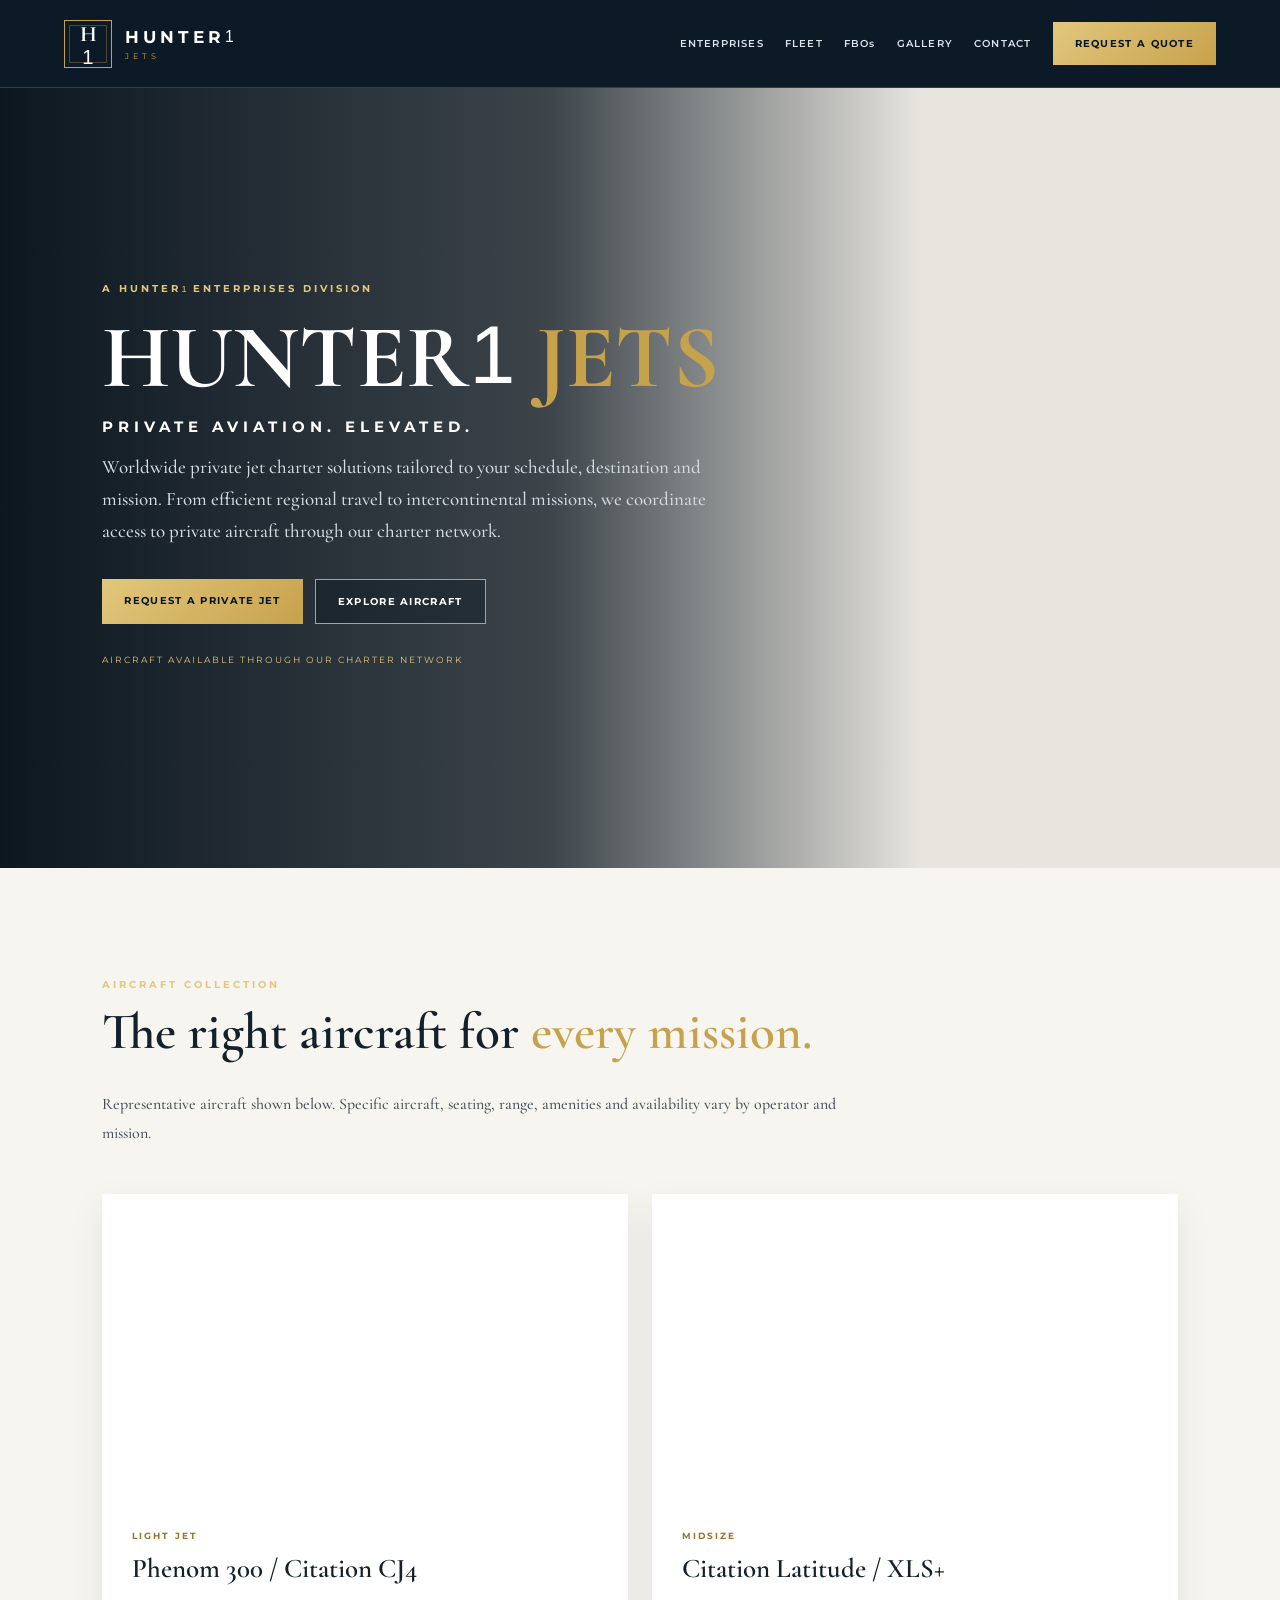
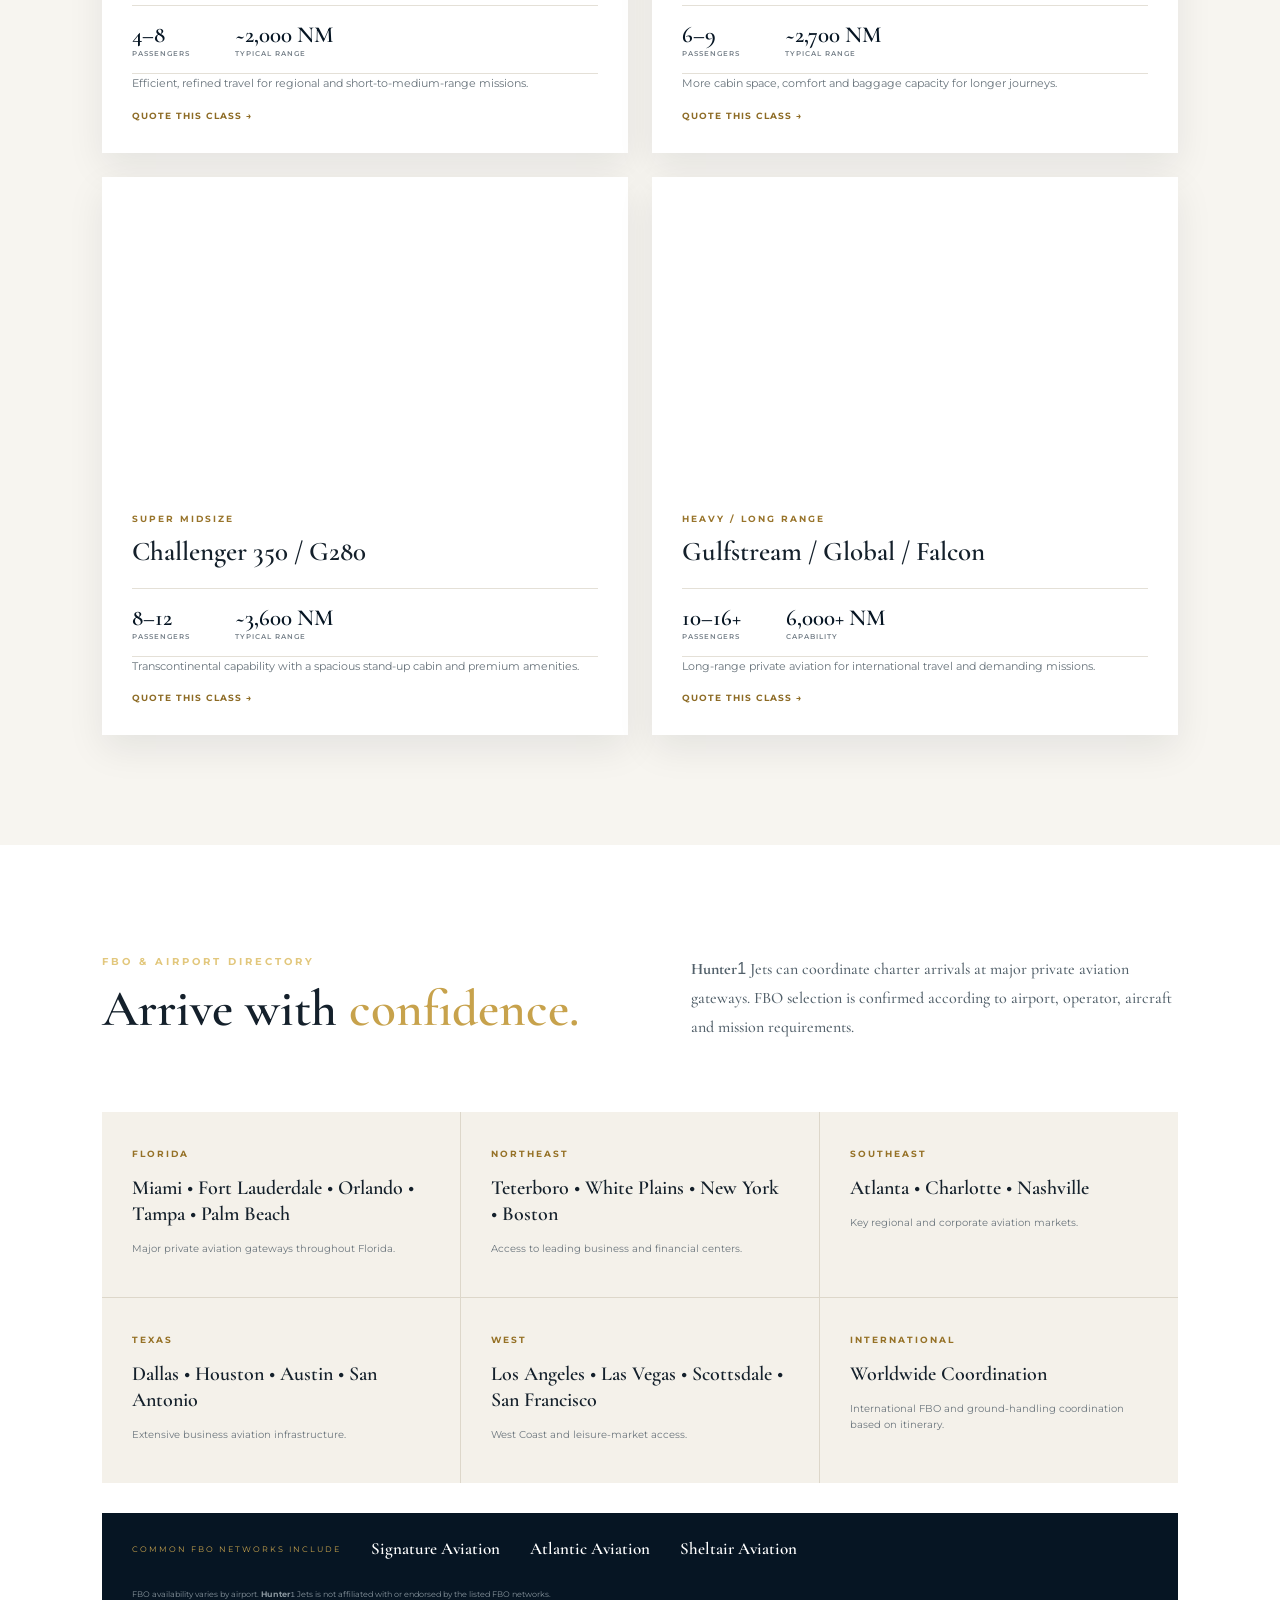
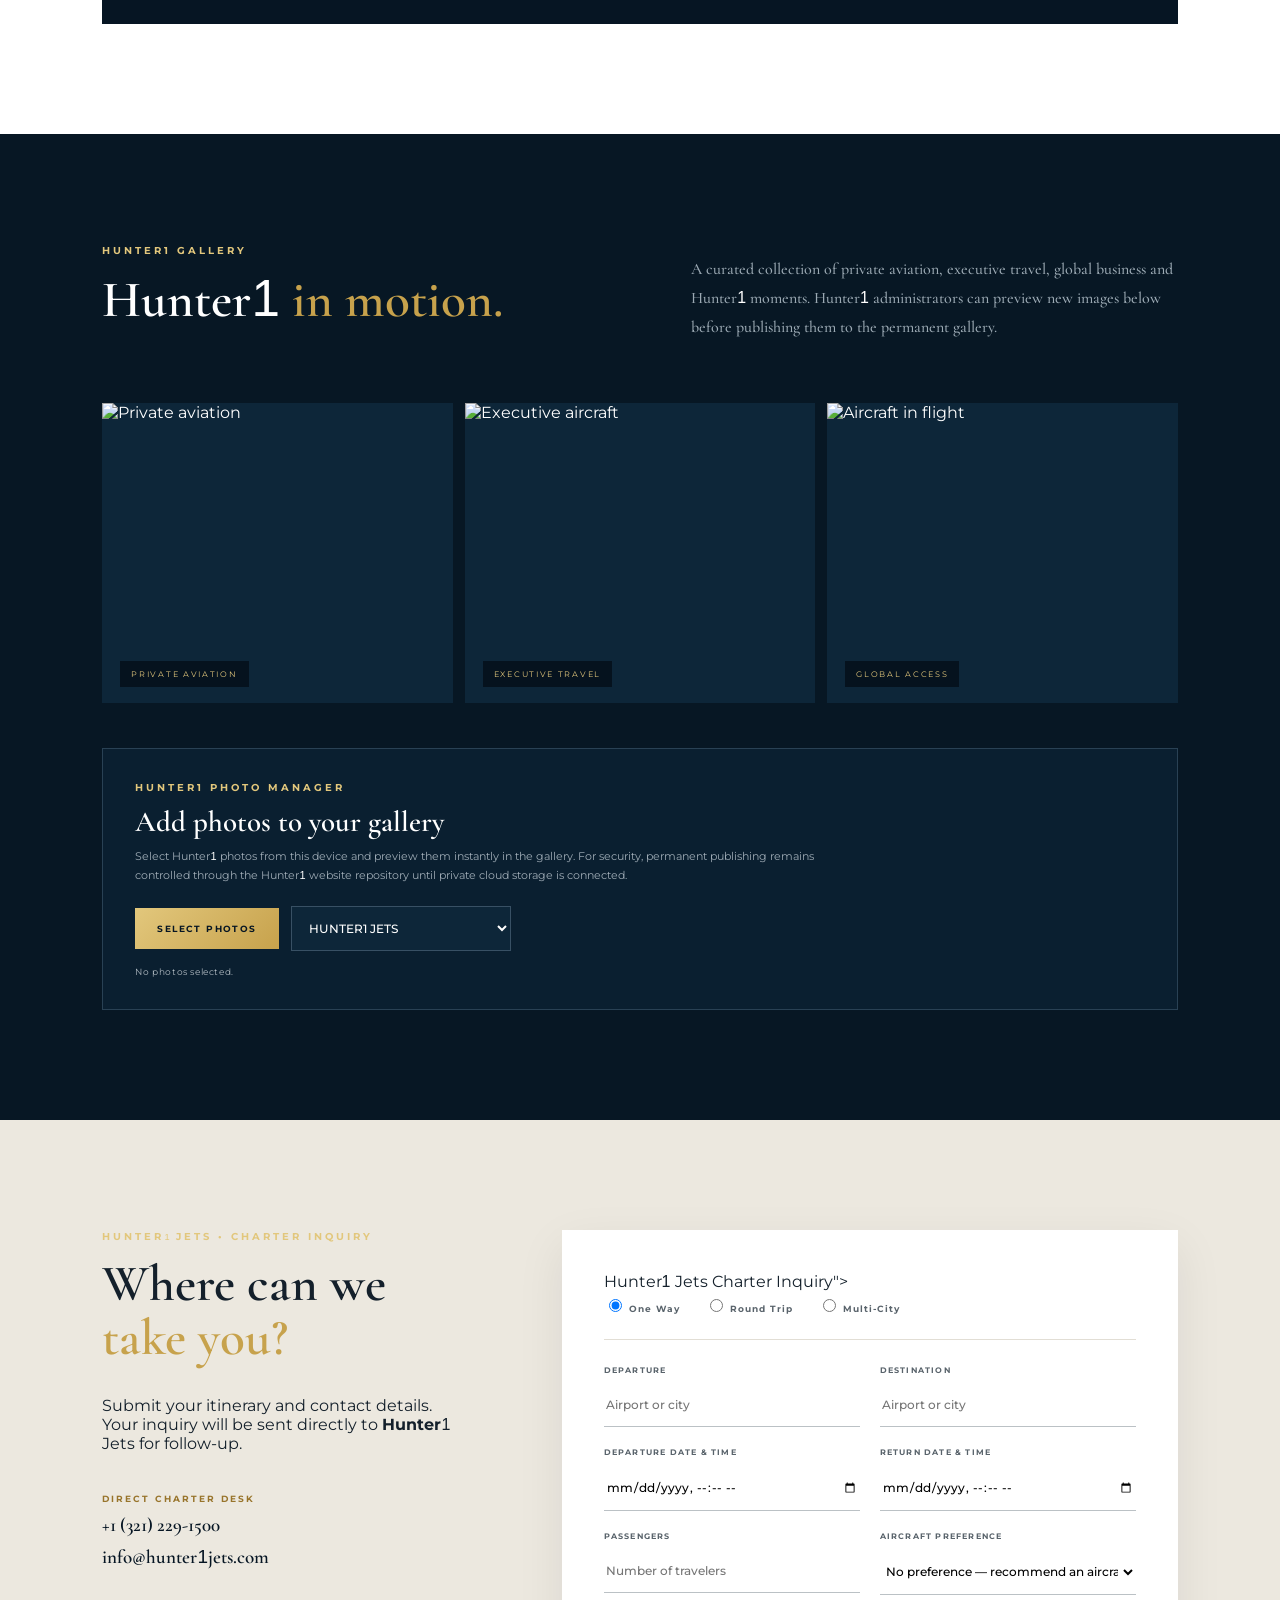
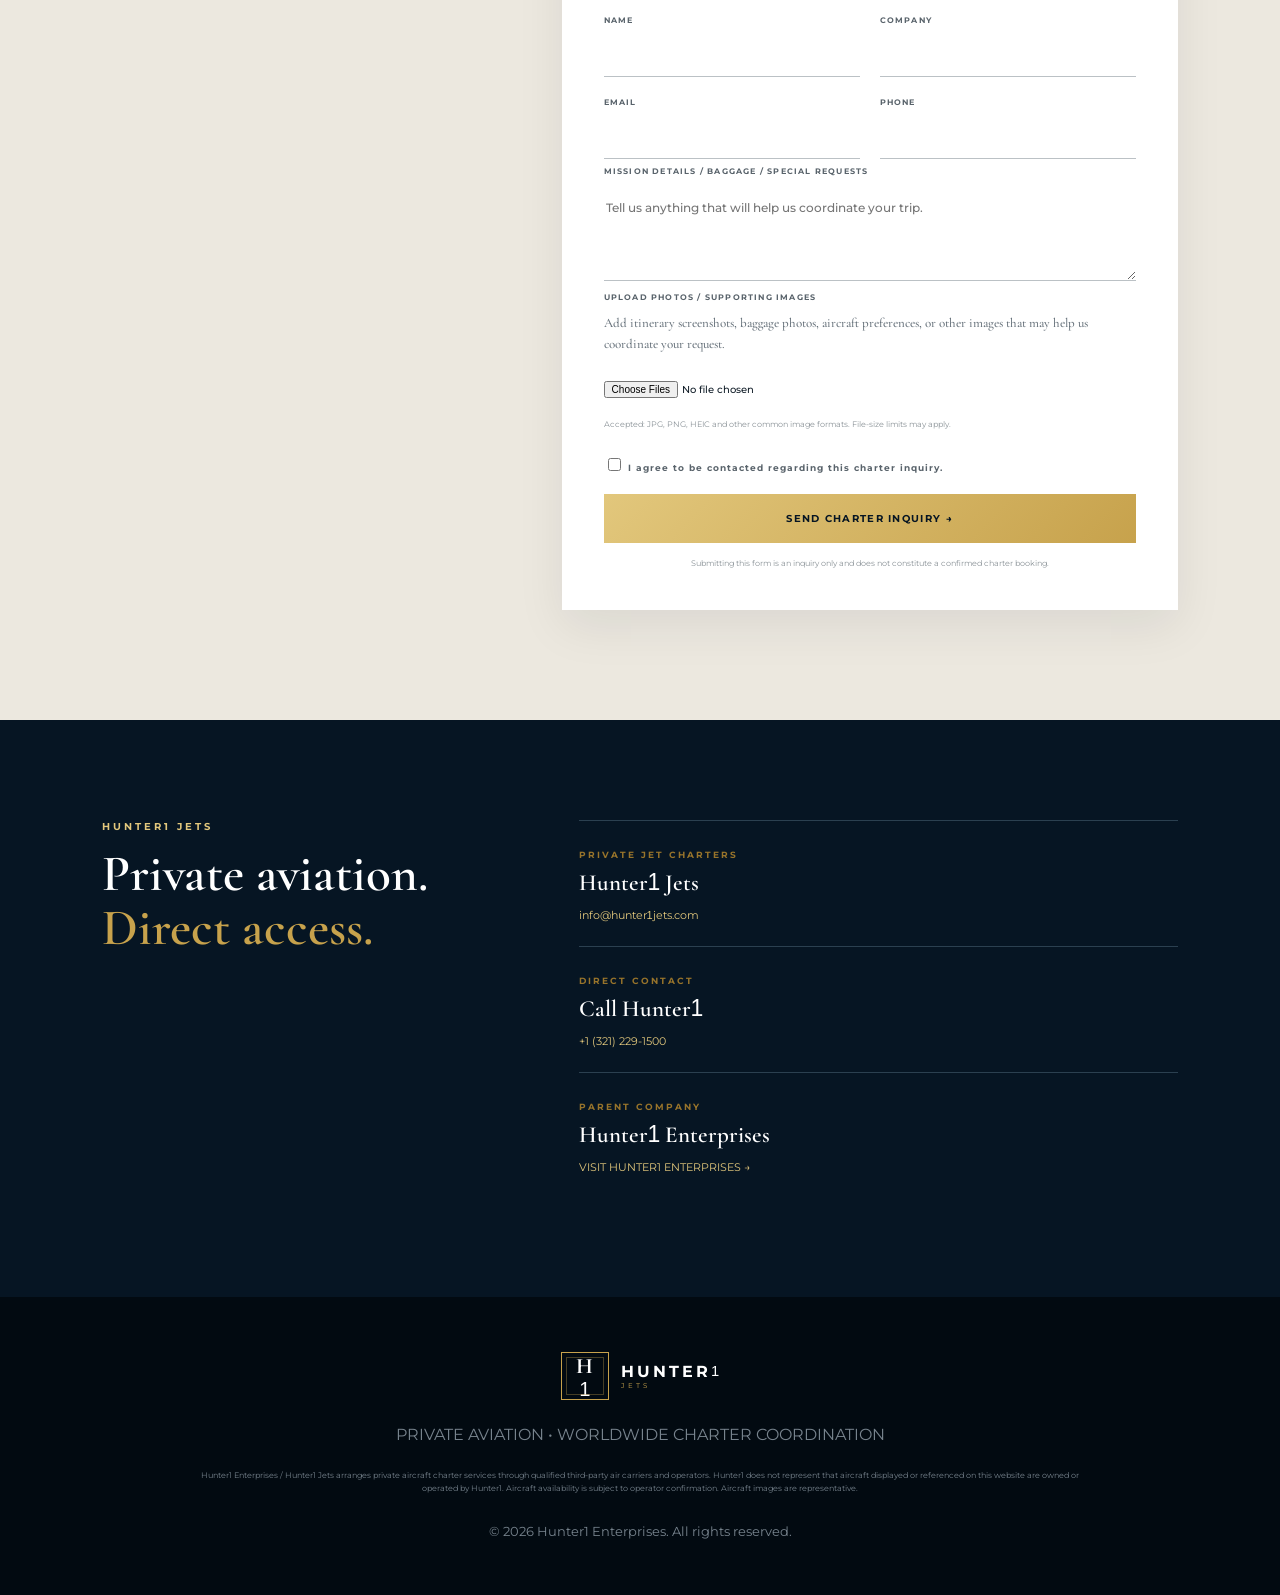
==== jets.html @ 367b8c80 "Create dedicated Hunter1 Jets webpage" ====
<!doctype html><html lang="en"><head><meta charset="UTF-8"><meta name="viewport" content="width=device-width,initial-scale=1"><title>Hunter1 Jets | Private Jet Charter</title><meta name="description" content="Hunter1 Jets private aviation charter solutions, aircraft classes, FBO gateways and charter inquiries."><link rel="preconnect" href="https://fonts.googleapis.com"><link rel="preconnect" href="https://fonts.gstatic.com" crossorigin><link href="https://fonts.googleapis.com/css2?family=Cormorant+Garamond:wght@500;600;700&family=Montserrat:wght@400;500;600;700&display=swap" rel="stylesheet"><link rel="stylesheet" href="styles.css"></head><body class="jets-page">
<header><a class="brand" href="index.html"><span class="mark">H<span class="one">1</span></span><span class="wordmark"><b>HUNTER<span class="one">1</span></b><small>JETS</small></span></a><button class="menu" aria-label="Menu">☰</button><nav><a href="index.html">ENTERPRISES</a><a href="#fleet">FLEET</a><a href="#fbos">FBOs</a><a href="#gallery">GALLERY</a><a href="#contact">CONTACT</a><a class="gold" href="#quote">REQUEST A QUOTE</a></nav></header>
<main><section id="jets" class="jet-hero"><div class="jet-copy"><p class="eyebrow">A HUNTER<span class="one">1</span> ENTERPRISES DIVISION</p><h2>HUNTER<span class="one">1</span> <em>JETS</em></h2><h3>PRIVATE AVIATION. ELEVATED.</h3><p>Worldwide private jet charter solutions tailored to your schedule, destination and mission. From efficient regional travel to intercontinental missions, we coordinate access to private aircraft through our charter network.</p><div class="actions"><a class="btn" href="#quote">REQUEST A PRIVATE JET</a><a class="btn ghost" href="#fleet">EXPLORE AIRCRAFT</a></div><p class="network">AIRCRAFT AVAILABLE THROUGH OUR CHARTER NETWORK</p></div></section>
<section id="fleet" class="section fleet-section"><p class="eyebrow">AIRCRAFT COLLECTION</p><h2>The right aircraft for <em>every mission.</em></h2><p class="sub">Representative aircraft shown below. Specific aircraft, seating, range, amenities and availability vary by operator and mission.</p><div class="fleet-grid">
<article><div class="aircraft-img light"></div><div class="aircraft-body"><span>LIGHT JET</span><h3>Phenom 300 / Citation CJ4</h3><div class="specs"><b>4–8<small>PASSENGERS</small></b><b>~2,000 NM<small>TYPICAL RANGE</small></b></div><p>Efficient, refined travel for regional and short-to-medium-range missions.</p><a href="#quote" data-aircraft="Light Jet">QUOTE THIS CLASS →</a></div></article>
<article><div class="aircraft-img mid"></div><div class="aircraft-body"><span>MIDSIZE</span><h3>Citation Latitude / XLS+</h3><div class="specs"><b>6–9<small>PASSENGERS</small></b><b>~2,700 NM<small>TYPICAL RANGE</small></b></div><p>More cabin space, comfort and baggage capacity for longer journeys.</p><a href="#quote" data-aircraft="Midsize Jet">QUOTE THIS CLASS →</a></div></article>
<article><div class="aircraft-img super"></div><div class="aircraft-body"><span>SUPER MIDSIZE</span><h3>Challenger 350 / G280</h3><div class="specs"><b>8–12<small>PASSENGERS</small></b><b>~3,600 NM<small>TYPICAL RANGE</small></b></div><p>Transcontinental capability with a spacious stand-up cabin and premium amenities.</p><a href="#quote" data-aircraft="Super Midsize Jet">QUOTE THIS CLASS →</a></div></article>
<article><div class="aircraft-img heavy"></div><div class="aircraft-body"><span>HEAVY / LONG RANGE</span><h3>Gulfstream / Global / Falcon</h3><div class="specs"><b>10–16+<small>PASSENGERS</small></b><b>6,000+ NM<small>CAPABILITY</small></b></div><p>Long-range private aviation for international travel and demanding missions.</p><a href="#quote" data-aircraft="Heavy / Long Range">QUOTE THIS CLASS →</a></div></article></div></section>
<section id="fbos" class="section fbo"><div class="fbo-head"><div><p class="eyebrow">FBO & AIRPORT DIRECTORY</p><h2>Arrive with <em>confidence.</em></h2></div><p><strong class="hunter-name">Hunter<span class="body-one">1</span></strong> Jets can coordinate charter arrivals at major private aviation gateways. FBO selection is confirmed according to airport, operator, aircraft and mission requirements.</p></div><div class="fbo-grid"><article><b>FLORIDA</b><h3>Miami • Fort Lauderdale • Orlando • Tampa • Palm Beach</h3><p>Major private aviation gateways throughout Florida.</p></article><article><b>NORTHEAST</b><h3>Teterboro • White Plains • New York • Boston</h3><p>Access to leading business and financial centers.</p></article><article><b>SOUTHEAST</b><h3>Atlanta • Charlotte • Nashville</h3><p>Key regional and corporate aviation markets.</p></article><article><b>TEXAS</b><h3>Dallas • Houston • Austin • San Antonio</h3><p>Extensive business aviation infrastructure.</p></article><article><b>WEST</b><h3>Los Angeles • Las Vegas • Scottsdale • San Francisco</h3><p>West Coast and leisure-market access.</p></article><article><b>INTERNATIONAL</b><h3>Worldwide Coordination</h3><p>International FBO and ground-handling coordination based on itinerary.</p></article></div><div class="fbo-networks"><span>COMMON FBO NETWORKS INCLUDE</span><b>Signature Aviation</b><b>Atlantic Aviation</b><b>Sheltair Aviation</b><small>FBO availability varies by airport. <strong class="hunter-name">Hunter<span class="body-one">1</span></strong> Jets is not affiliated with or endorsed by the listed FBO networks.</small></div></section>
<section id="gallery" class="section gallery"><div class="gallery-head"><div><p class="eyebrow">HUNTER1 GALLERY</p><h2>Hunter<span class="body-one">1</span> <em>in motion.</em></h2></div><p>A curated collection of private aviation, executive travel, global business and Hunter<span class="body-one">1</span> moments. Hunter<span class="body-one">1</span> administrators can preview new images below before publishing them to the permanent gallery.</p></div><div id="galleryGrid" class="gallery-grid"><figure><img src="https://images.unsplash.com/photo-1540962351504-03099e0a754b?auto=format&fit=crop&w=1200&q=85" alt="Private aviation"><figcaption>PRIVATE AVIATION</figcaption></figure><figure><img src="https://images.unsplash.com/photo-1569154941061-e231b4725ef1?auto=format&fit=crop&w=1200&q=85" alt="Executive aircraft"><figcaption>EXECUTIVE TRAVEL</figcaption></figure><figure><img src="https://images.unsplash.com/photo-1436491865332-7a61a109cc05?auto=format&fit=crop&w=1200&q=85" alt="Aircraft in flight"><figcaption>GLOBAL ACCESS</figcaption></figure></div><div class="admin-upload"><p class="eyebrow">HUNTER1 PHOTO MANAGER</p><h3>Add photos to your gallery</h3><p>Select Hunter<span class="body-one">1</span> photos from this device and preview them instantly in the gallery. For security, permanent publishing remains controlled through the Hunter<span class="body-one">1</span> website repository until private cloud storage is connected.</p><div class="upload-controls"><label class="upload-btn" for="hunterGalleryUpload">SELECT PHOTOS</label><input id="hunterGalleryUpload" type="file" accept="image/*" multiple hidden><select id="galleryCategory"><option>HUNTER1 JETS</option><option>AIRCRAFT</option><option>EXECUTIVE TRAVEL</option><option>GLOBAL BUSINESS</option><option>EVENTS</option><option>FEATURED</option></select></div><div id="uploadStatus" class="upload-status">No photos selected.</div></div></section><section id="quote" class="quote section"><div class="quote-intro"><p class="eyebrow">HUNTER<span class="one">1</span> JETS • CHARTER INQUIRY</p><h2>Where can we <em>take you?</em></h2><p>Submit your itinerary and contact details. Your inquiry will be sent directly to <strong class="hunter-name">Hunter<span class="body-one">1</span></strong> Jets for follow-up.</p><div class="direct"><span>DIRECT CHARTER DESK</span><a href="tel:+13212291500">+1 (321) 229-1500</a><a class="contact-email" href="mailto:info@hunter1jets.com">info@hunter<span class="email-one">1</span>jets.com</a></div></div>
<form id="charterForm" action="https://formsubmit.co/info@hunter1jets.com" method="POST"><input type="hidden" name="_subject" value="New <strong class="hunter-name">Hunter<span class="body-one">1</span></strong> Jets Charter Inquiry"><input type="hidden" name="_template" value="table"><input type="text" name="_honey" class="hide" tabindex="-1" autocomplete="off"><div class="triptype"><label><input type="radio" name="Trip Type" value="One Way" checked> One Way</label><label><input type="radio" name="Trip Type" value="Round Trip"> Round Trip</label><label><input type="radio" name="Trip Type" value="Multi-City"> Multi-City</label></div><div class="formgrid"><label>DEPARTURE<input name="Departure" placeholder="Airport or city" required></label><label>DESTINATION<input name="Destination" placeholder="Airport or city" required></label><label>DEPARTURE DATE & TIME<input type="datetime-local" name="Departure Date" required></label><label>RETURN DATE & TIME<input type="datetime-local" name="Return Date"></label><label>PASSENGERS<input type="number" min="1" name="Passengers" placeholder="Number of travelers" required></label><label>AIRCRAFT PREFERENCE<select id="aircraftSelect" name="Aircraft Preference"><option value="No preference">No preference — recommend an aircraft</option><option>Light Jet</option><option>Midsize Jet</option><option>Super Midsize Jet</option><option>Heavy / Long Range</option></select></label><label>NAME<input name="Name" required></label><label>COMPANY<input name="Company"></label><label>EMAIL<input type="email" name="Email" required></label><label>PHONE<input type="tel" name="Phone" required></label></div><label>MISSION DETAILS / BAGGAGE / SPECIAL REQUESTS<textarea name="Details" placeholder="Tell us anything that will help us coordinate your trip."></textarea></label><div class="upload-box"><label for="photoUpload">UPLOAD PHOTOS / SUPPORTING IMAGES</label><p>Add itinerary screenshots, baggage photos, aircraft preferences, or other images that may help us coordinate your request.</p><input id="photoUpload" class="file-input" type="file" name="attachment" accept="image/*" multiple><small>Accepted: JPG, PNG, HEIC and other common image formats. File-size limits may apply.</small></div><label class="consent"><input type="checkbox" required> I agree to be contacted regarding this charter inquiry.</label><button class="btn submit" type="submit">SEND CHARTER INQUIRY →</button><p class="formnote">Submitting this form is an inquiry only and does not constitute a confirmed charter booking.</p></form></section>
<section id="contact" class="contact"><div><p class="eyebrow">HUNTER1 JETS</p><h2>Private aviation.<br><em>Direct access.</em></h2></div><div class="contact-cards"><article><span>PRIVATE JET CHARTERS</span><h3>Hunter<span class="body-one">1</span> Jets</h3><a class="contact-email" href="mailto:info@hunter1jets.com">info@hunter<span class="email-one">1</span>jets.com</a></article><article><span>DIRECT CONTACT</span><h3>Call Hunter<span class="body-one">1</span></h3><a href="tel:+13212291500">+1 (321) 229-1500</a></article><article><span>PARENT COMPANY</span><h3>Hunter<span class="body-one">1</span> Enterprises</h3><a href="index.html">VISIT HUNTER1 ENTERPRISES →</a></article></div></section></main>
<footer><div class="footerbrand"><span class="mark">H<span class="one">1</span></span><div><b>HUNTER<span class="one">1</span></b><small>JETS</small></div></div><p>PRIVATE AVIATION • WORLDWIDE CHARTER COORDINATION</p><p class="legal">Hunter1 Enterprises / Hunter1 Jets arranges private aircraft charter services through qualified third-party air carriers and operators. Hunter1 does not represent that aircraft displayed or referenced on this website are owned or operated by Hunter1. Aircraft availability is subject to operator confirmation. Aircraft images are representative.</p><small>© 2026 Hunter1 Enterprises. All rights reserved.</small></footer>
<script>document.querySelector('.menu').onclick=()=>document.querySelector('nav').classList.toggle('open');document.querySelectorAll('[data-aircraft]').forEach(a=>a.onclick=()=>{document.querySelector('#aircraftSelect').value=a.dataset.aircraft});document.querySelectorAll('nav a').forEach(a=>a.onclick=()=>document.querySelector('nav').classList.remove('open'));const gu=document.querySelector('#hunterGalleryUpload');if(gu){gu.addEventListener('change',e=>{const files=[...e.target.files];const grid=document.querySelector('#galleryGrid');const cat=document.querySelector('#galleryCategory').value;document.querySelector('#uploadStatus').textContent=files.length?files.length+' photo'+(files.length>1?'s':'')+' ready for preview.':'No photos selected.';files.forEach(file=>{const url=URL.createObjectURL(file);const fig=document.createElement('figure');fig.className='preview-photo';fig.innerHTML='<img alt="Hunter1 uploaded preview"><figcaption></figcaption>';fig.querySelector('img').src=url;fig.querySelector('figcaption').textContent=cat+' • PREVIEW';grid.prepend(fig)})})}</script></body></html>
---- styles.css ----
:root{--ink:#061523;--ink2:#0a2236;--gold:#c7a24c;--gold2:#e2c77c;--ivory:#f4f1ea;--white:#fff;--muted:#9eabb5;--line:#d8d3c8}*{box-sizing:border-box}html{scroll-behavior:smooth}body{margin:0;background:var(--ivory);color:#14202b;font-family:Montserrat,Arial,sans-serif}h1,h2,h3,p{margin-top:0}em{font-style:normal;color:var(--gold)}a{color:inherit}header{height:88px;padding:0 5vw;background:rgba(5,18,31,.97);display:flex;align-items:center;justify-content:space-between;position:sticky;top:0;z-index:20;border-bottom:1px solid rgba(199,162,76,.25)}.brand{display:flex;align-items:center;text-decoration:none;color:white}.mark{width:48px;height:48px;border:1px solid var(--gold);display:grid;place-items:center;font:700 22px 'Cormorant Garamond';color:white;position:relative}.mark:after{content:"";position:absolute;inset:4px;border:1px solid rgba(199,162,76,.35)}.mark span{color:var(--gold)}.wordmark{display:flex;flex-direction:column;margin-left:13px;letter-spacing:4px}.wordmark b{font-size:17px}.wordmark small{font-size:8px;color:var(--gold);margin-top:4px}nav{display:flex;align-items:center;gap:21px}nav a{font-size:10px;letter-spacing:1.2px;text-decoration:none;color:#dce3e8;font-weight:600}.gold,.btn{background:linear-gradient(135deg,var(--gold2),var(--gold));color:var(--ink)!important;padding:15px 22px;border:0;text-decoration:none;font:700 10px Montserrat;letter-spacing:1.3px;display:inline-block;cursor:pointer}.menu{display:none;background:none;border:0;color:var(--gold);font-size:24px}.hero{min-height:calc(100vh - 88px);position:relative;display:flex;align-items:center;padding:8vw;color:white;background:linear-gradient(90deg,rgba(3,14,24,.97) 0%,rgba(3,14,24,.83) 43%,rgba(3,14,24,.24) 72%),url('https://images.unsplash.com/photo-1540962351504-03099e0a754b?auto=format&fit=crop&w=2400&q=90') center/cover}.hero:after{content:"";position:absolute;inset:0;background:linear-gradient(0deg,rgba(2,10,17,.55),transparent 35%);pointer-events:none}.hero-copy{position:relative;z-index:2;max-width:870px}.eyebrow{color:var(--gold2);font-size:10px;letter-spacing:3px;font-weight:700}.hero h1{font:700 clamp(58px,7vw,100px)/.8 'Cormorant Garamond';letter-spacing:1px;margin:27px 0 25px}.hero h1 em{display:inline-block}.rule{height:1px;width:90px;background:var(--gold);margin:25px 0}.hero h2{font-size:17px;letter-spacing:6px;margin-bottom:20px}.lead{font:500 21px/1.6 'Cormorant Garamond';color:#d9e0e5}.actions{display:flex;gap:12px;margin-top:32px}.ghost{background:rgba(5,18,31,.35)!important;color:white!important;border:1px solid var(--gold)}.scroll{position:absolute;z-index:3;bottom:30px;right:5vw;color:#c8d0d7;text-decoration:none;font-size:9px;letter-spacing:2px}.credentials{background:var(--gold);color:var(--ink);display:flex;justify-content:space-around;align-items:center;gap:20px;padding:18px 5%;font-size:9px;letter-spacing:1.4px;font-weight:700}.credentials b{font:700 22px 'Cormorant Garamond'}.section{padding:110px 8%}.intro{display:grid;grid-template-columns:1.1fr .9fr;gap:8vw;align-items:start}.section h2,.privacy h2,.contact h2{font:600 clamp(38px,4vw,58px)/1.05 'Cormorant Garamond';margin:15px 0 30px}.prose p,.sub{font:500 16px/1.85 'Cormorant Garamond';color:#46515a}.textlink{color:#8d6b25;text-decoration:none;font-size:10px;letter-spacing:1.5px;font-weight:700}.ink{background:var(--ink);color:white}.service-grid{display:grid;grid-template-columns:repeat(3,1fr);border:1px solid #263c4d}.service-grid article{padding:38px;border-right:1px solid #263c4d;border-bottom:1px solid #263c4d;min-height:230px}.service-grid span{font:600 25px 'Cormorant Garamond';color:var(--gold)}.service-grid h3{font:600 23px 'Cormorant Garamond';margin-top:24px}.service-grid p{color:var(--muted);font-size:12px;line-height:1.8}.industry-grid{display:grid;grid-template-columns:repeat(3,1fr);border-top:1px solid var(--line)}.industry-grid div{padding:27px 8px;border-bottom:1px solid var(--line);font:600 15px 'Cormorant Garamond';letter-spacing:.7px}.process{background:#0b1e2e;color:white;padding:65px 8%}.process-row{display:flex;align-items:center;justify-content:space-between}.process-row span{font:600 32px 'Cormorant Garamond';color:var(--gold)}.process-row small{display:block;color:white;font:600 9px Montserrat;letter-spacing:1.3px;margin-top:7px}.process-row i{color:#526676}.jet-hero{min-height:780px;padding:8vw;display:flex;align-items:center;color:white;background:linear-gradient(90deg,rgba(3,14,24,.96) 0%,rgba(3,14,24,.76) 43%,rgba(3,14,24,.05) 72%),url('https://images.unsplash.com/photo-1569154941061-e231b4725ef1?auto=format&fit=crop&w=2400&q=90') center/cover}.jet-copy{max-width:650px}.jet-copy h2{font:700 clamp(58px,7vw,92px)/.9 'Cormorant Garamond';margin:18px 0}.jet-copy h3{font-size:15px;letter-spacing:5px}.jet-copy>p:not(.eyebrow,.network){font:500 19px/1.7 'Cormorant Garamond';color:#d3dce2}.network{margin-top:30px;color:var(--gold2);font-size:9px;letter-spacing:2px}.fleet-section{background:#f7f5f0}.fleet-section>.sub{max-width:750px}.fleet-grid{display:grid;grid-template-columns:repeat(2,1fr);gap:24px;margin-top:45px}.fleet-grid article{background:white;box-shadow:0 14px 35px rgba(8,24,37,.08)}.aircraft-img{height:300px;background-size:cover;background-position:center}.aircraft-img.light{background-image:url('https://images.unsplash.com/photo-1556388158-158ea5ccacbd?auto=format&fit=crop&w=1200&q=85')}.aircraft-img.mid{background-image:url('https://images.unsplash.com/photo-1474302770737-173ee21bab63?auto=format&fit=crop&w=1200&q=85')}.aircraft-img.super{background-image:url('https://images.unsplash.com/photo-1542296332-2e4473faf563?auto=format&fit=crop&w=1200&q=85')}.aircraft-img.heavy{background-image:url('https://images.unsplash.com/photo-1436491865332-7a61a109cc05?auto=format&fit=crop&w=1200&q=85')}.aircraft-body{padding:30px}.aircraft-body>span,.direct span,.contact-cards span{font-size:9px;letter-spacing:2px;color:#98742b;font-weight:700}.aircraft-body h3{font:600 27px 'Cormorant Garamond';margin:9px 0 20px}.specs{display:flex;gap:45px;border-block:1px solid #e4e0d7;padding:15px 0}.specs b{font:600 23px 'Cormorant Garamond';color:var(--ink)}.specs small{display:block;font:600 7px Montserrat;letter-spacing:1px;color:#77818a}.aircraft-body p{font-size:11px;line-height:1.7;color:#68737b}.aircraft-body a{font-size:9px;letter-spacing:1px;color:#8d6b25;text-decoration:none;font-weight:700}.fbo{background:white}.fbo-head{display:grid;grid-template-columns:1fr 1fr;gap:8vw}.fbo-head>p{font:500 16px/1.8 'Cormorant Garamond';color:#52606a}.fbo-grid{display:grid;grid-template-columns:repeat(3,1fr);gap:1px;background:#ddd7ca;margin-top:45px}.fbo-grid article{background:var(--ivory);padding:30px;min-height:180px}.fbo-grid b{font-size:9px;letter-spacing:2px;color:#957126}.fbo-grid h3{font:600 20px/1.3 'Cormorant Garamond';margin:14px 0}.fbo-grid p{font-size:10px;line-height:1.6;color:#6d777e}.fbo-networks{margin-top:30px;padding:25px 30px;background:var(--ink);color:white;display:flex;gap:30px;align-items:center;flex-wrap:wrap}.fbo-networks span{font-size:8px;letter-spacing:2px;color:var(--gold)}.fbo-networks b{font:600 17px 'Cormorant Garamond'}.fbo-networks small{color:#87949d;font-size:8px;flex-basis:100%}.privacy{padding:110px 30% 110px 8%;background:linear-gradient(90deg,#061523 0%,#0b2438 100%);color:white}.privacy p:last-child{color:#aeb8bf;font:500 17px/1.8 'Cormorant Garamond'}.quote{display:grid;grid-template-columns:.75fr 1.25fr;gap:7vw;background:#ece8df}.quote-intro{position:sticky;top:130px;align-self:start}.direct{margin-top:40px;display:flex;flex-direction:column;gap:9px}.direct a{font:600 19px 'Cormorant Garamond';color:var(--ink);text-decoration:none}form{background:white;padding:42px;box-shadow:0 16px 45px rgba(8,24,37,.08)}.triptype{display:flex;gap:25px;padding-bottom:25px;margin-bottom:25px;border-bottom:1px solid #e2ded5}.triptype label,.consent{font-size:9px;letter-spacing:1px}.triptype input,.consent input{width:auto}.formgrid{display:grid;grid-template-columns:1fr 1fr;gap:20px}form label{font-size:8px;letter-spacing:1.2px;font-weight:700;color:#59636b}input,select,textarea{width:100%;margin-top:8px;padding:14px 2px;border:0;border-bottom:1px solid #bbc1c5;background:white;font:500 12px Montserrat;outline:none}textarea{height:95px;resize:vertical}.consent{display:block;margin:20px 0}.submit{width:100%;padding:18px}.formnote{text-align:center;color:#8a9297;font-size:8px;margin:15px 0 0}.hide{position:absolute;left:-9999px}.contact{padding:100px 8%;background:var(--ink);color:white;display:grid;grid-template-columns:1fr 1.5fr;gap:6vw}.contact-cards{display:grid;grid-template-columns:1fr;gap:1px}.contact-cards article{border-top:1px solid #2b4050;padding:22px 0}.contact-cards h3{font:600 23px 'Cormorant Garamond';margin:7px 0}.contact-cards a{color:var(--gold2);font-size:11px;text-decoration:none}footer{padding:55px 8%;background:#020a11;color:#77838d;text-align:center}.footerbrand{display:flex;justify-content:center;align-items:center;color:white;margin-bottom:25px}.footerbrand>div{display:flex;flex-direction:column;text-align:left;margin-left:12px;letter-spacing:3px}.footerbrand small{color:var(--gold);font-size:7px}.legal{max-width:900px;margin:25px auto;font-size:8px;line-height:1.7}@media(max-width:1050px){nav{gap:12px}nav a{font-size:8px}.service-grid{grid-template-columns:repeat(2,1fr)}}@media(max-width:800px){header{height:75px}.menu{display:block}nav{display:none;position:absolute;top:75px;left:0;right:0;background:var(--ink);padding:25px 6%;flex-direction:column;align-items:stretch}nav.open{display:flex}.hero{min-height:760px;padding:12vw 7%}.hero h2{font-size:12px;letter-spacing:3px}.credentials{display:none}.section{padding:80px 7%}.intro,.fbo-head,.quote,.contact{grid-template-columns:1fr}.service-grid,.industry-grid,.fbo-grid{grid-template-columns:1fr 1fr}.fleet-grid{grid-template-columns:1fr}.process-row{flex-wrap:wrap;gap:18px}.jet-hero{min-height:680px;padding:10vw 7%}.privacy{padding:80px 7%}.quote-intro{position:static}.contact{padding:80px 7%}.aircraft-img{height:250px}}@media(max-width:520px){.wordmark b{font-size:14px}.hero h1{font-size:55px}.actions{flex-direction:column;align-items:flex-start}.service-grid,.industry-grid,.fbo-grid,.formgrid{grid-template-columns:1fr}.process-row i{display:none}.process-row span{width:45%}.triptype{flex-direction:column;gap:12px}form{padding:25px}.fbo-networks{gap:15px}.jet-copy h2{font-size:55px}}.hunter-name{font-weight:700}.hunter-name .upload-box{margin:24px 0;padding:24px;border:1px dashed #a99b7b;background:#f8f6f1}.upload-box p{margin:9px 0 12px;font:500 13px/1.6 'Cormorant Garamond';color:#66717a}.upload-box small{display:block;margin-top:10px;color:#8a9297;font-size:8px;line-height:1.5}.file-input{border:0;margin:4px 0 0;padding:10px 0;font-size:10px}.gallery{background:#071724;color:#fff}.gallery-head{display:grid;grid-template-columns:1fr 1fr;gap:8vw;align-items:end}.gallery-head>p{font:500 16px/1.8 'Cormorant Garamond';color:#9caab4}.gallery-grid{display:grid;grid-template-columns:repeat(3,1fr);gap:12px;margin-top:45px}.gallery-grid figure{margin:0;position:relative;overflow:hidden;background:#0d2639;min-height:300px}.gallery-grid img{width:100%;height:100%;min-height:300px;object-fit:cover;display:block;transition:transform .5s ease}.gallery-grid figure:hover img{transform:scale(1.025)}.gallery-grid figcaption{position:absolute;left:18px;bottom:16px;padding:8px 11px;background:rgba(3,14,24,.78);color:#e2c77c;font-size:8px;letter-spacing:1.7px}.preview-photo{outline:1px solid #c7a24c}.admin-upload{margin-top:45px;border:1px solid #294154;padding:32px;background:#0a1f30}.admin-upload h3{font:600 29px 'Cormorant Garamond';margin:8px 0}.admin-upload>p:not(.eyebrow){max-width:720px;color:#9eabb5;font-size:11px;line-height:1.7}.upload-controls{display:flex;gap:12px;align-items:center;margin-top:22px}.upload-btn{background:linear-gradient(135deg,#e2c77c,#c7a24c);color:#061523;padding:15px 22px;font-size:9px;letter-spacing:1.4px;font-weight:700;cursor:pointer}.upload-controls select{width:auto;min-width:220px;margin:0;padding:13px;background:#0d2639;color:white;border:1px solid #385064}.upload-status{margin-top:15px;color:#aeb8bf;font-size:9px;letter-spacing:.6px}@media(max-width:800px){.gallery-head{grid-template-columns:1fr}.gallery-grid{grid-template-columns:1fr 1fr}}@media(max-width:520px){.gallery-grid{grid-template-columns:1fr}.upload-controls{align-items:stretch;flex-direction:column}.upload-controls select{width:100%}}.one{font-family:Arial,Helvetica,sans-serif!important;font-style:normal!important;font-weight:400!important;font-size:.92em!important;line-height:1!important;vertical-align:.04em!important;display:inline!important;transform:none!important;letter-spacing:0!important;color:inherit!important}.body-one{font-family:Arial,Helvetica,sans-serif!important;font-weight:400!important;font-style:normal!important;font-size:1em!important;line-height:inherit!important;vertical-align:baseline!important;letter-spacing:0!important;color:#fff!important}.email-one{font-family:Arial,Helvetica,sans-serif!important;font-size:1em!important;font-weight:400!important;font-style:normal!important;line-height:inherit!important;vertical-align:baseline!important;letter-spacing:0!important;color:inherit!important}.quote-intro .body-one{color:inherit!important}.quote .body-one,.quote-intro .body-one{color:#14202b!important}.intro .body-one{color:#14202b!important}.fbo .body-one{color:inherit!important}
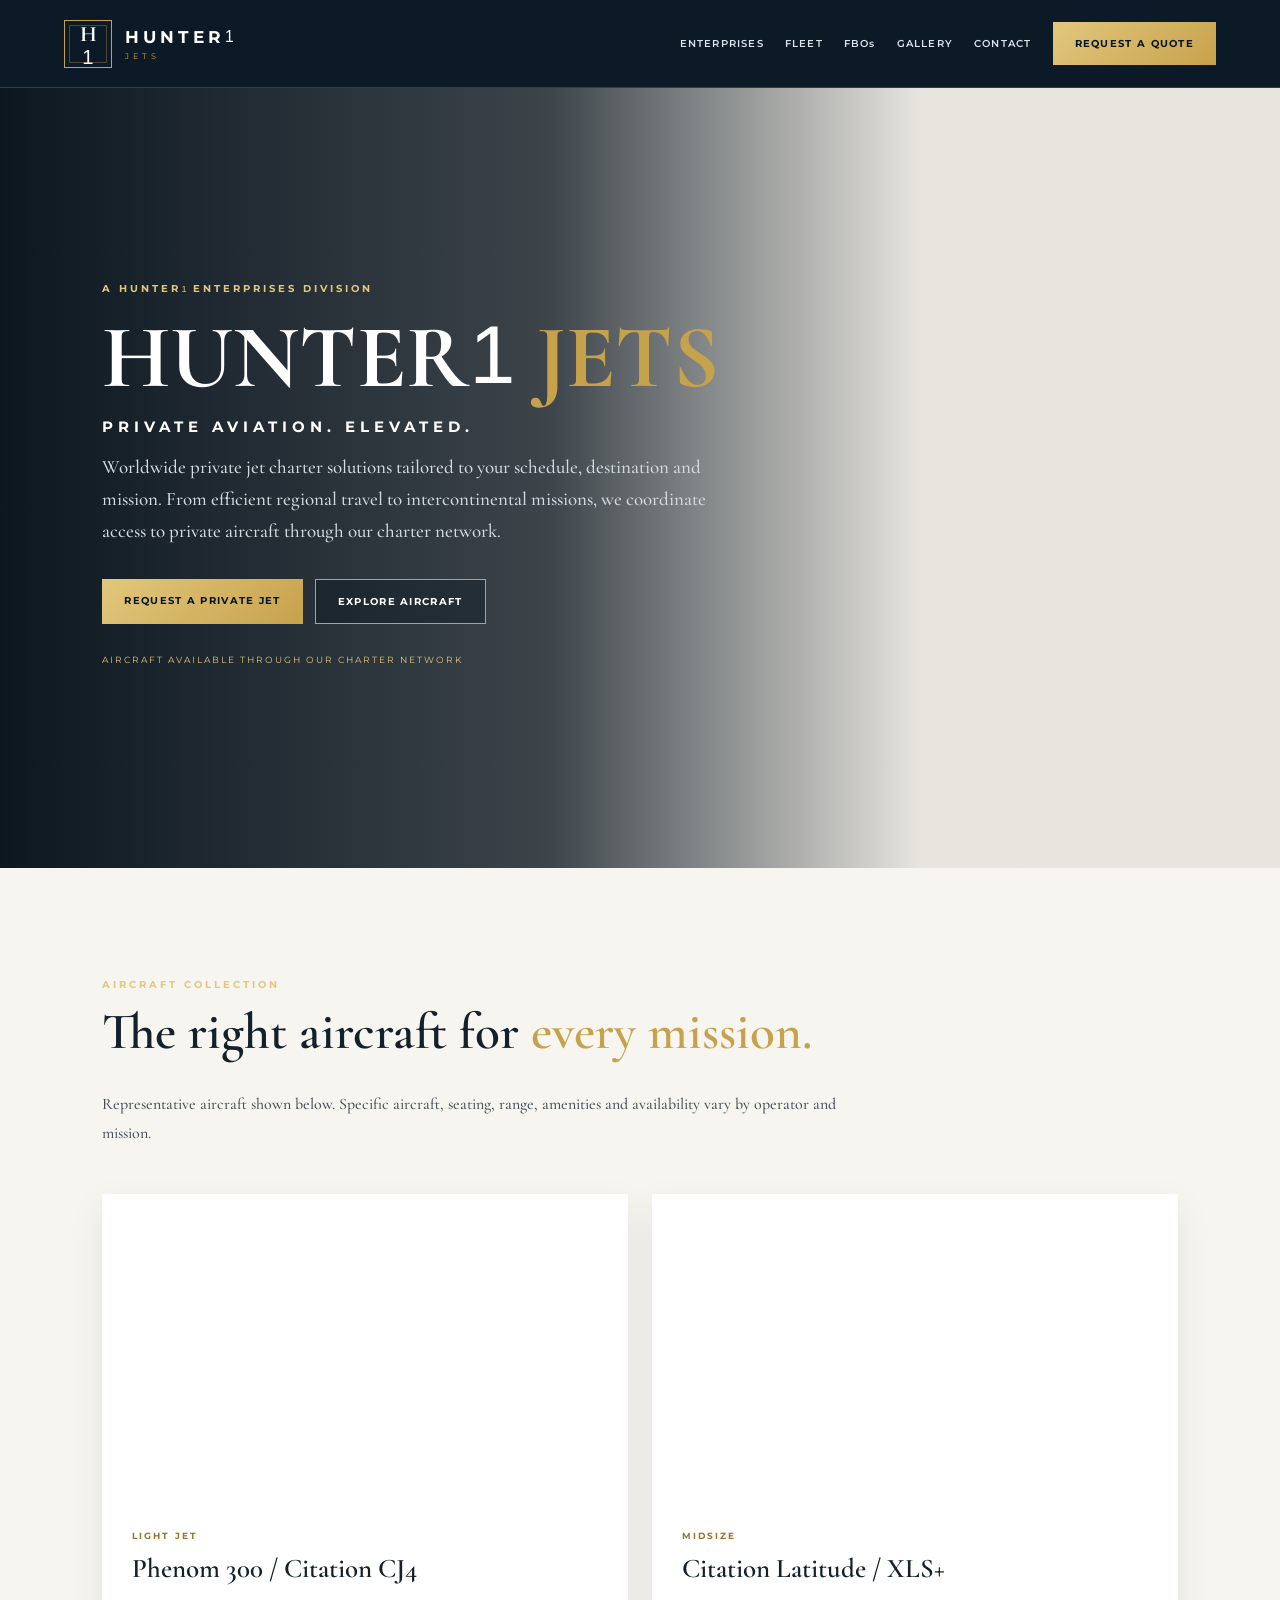
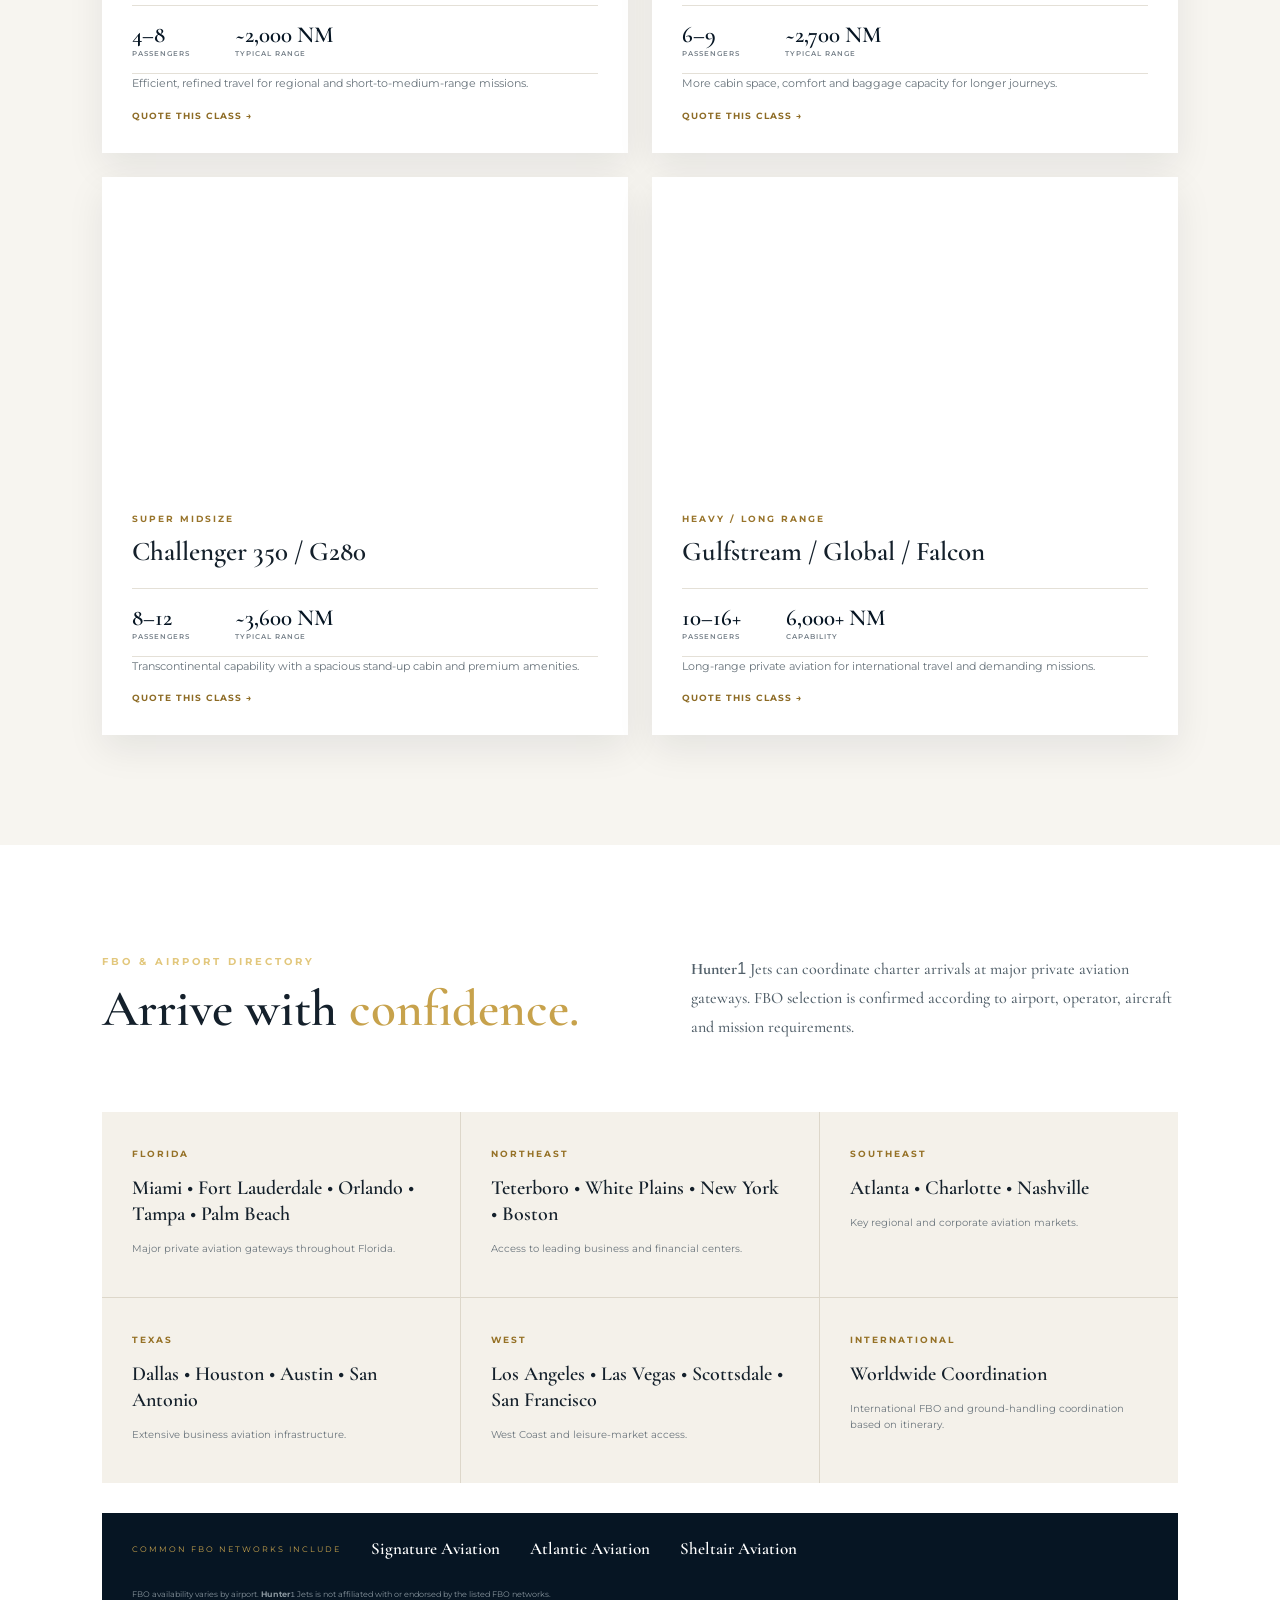
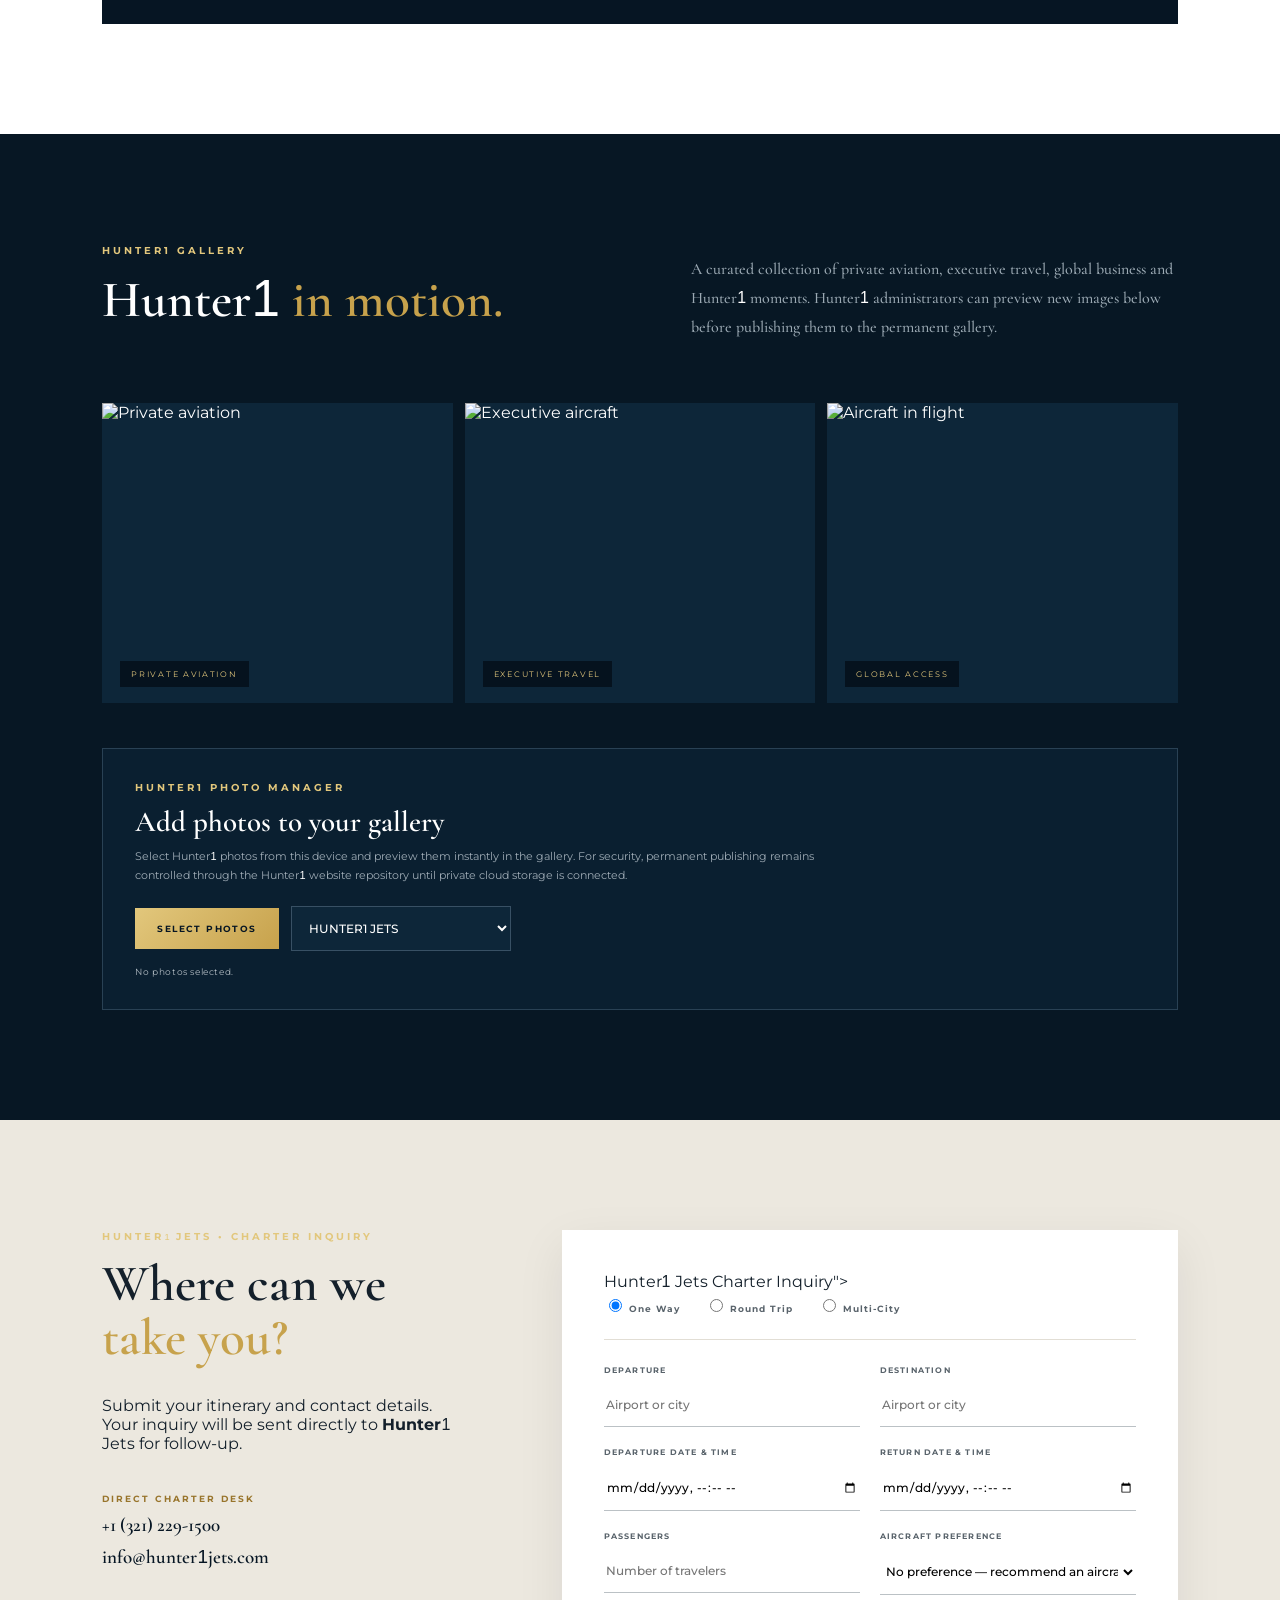
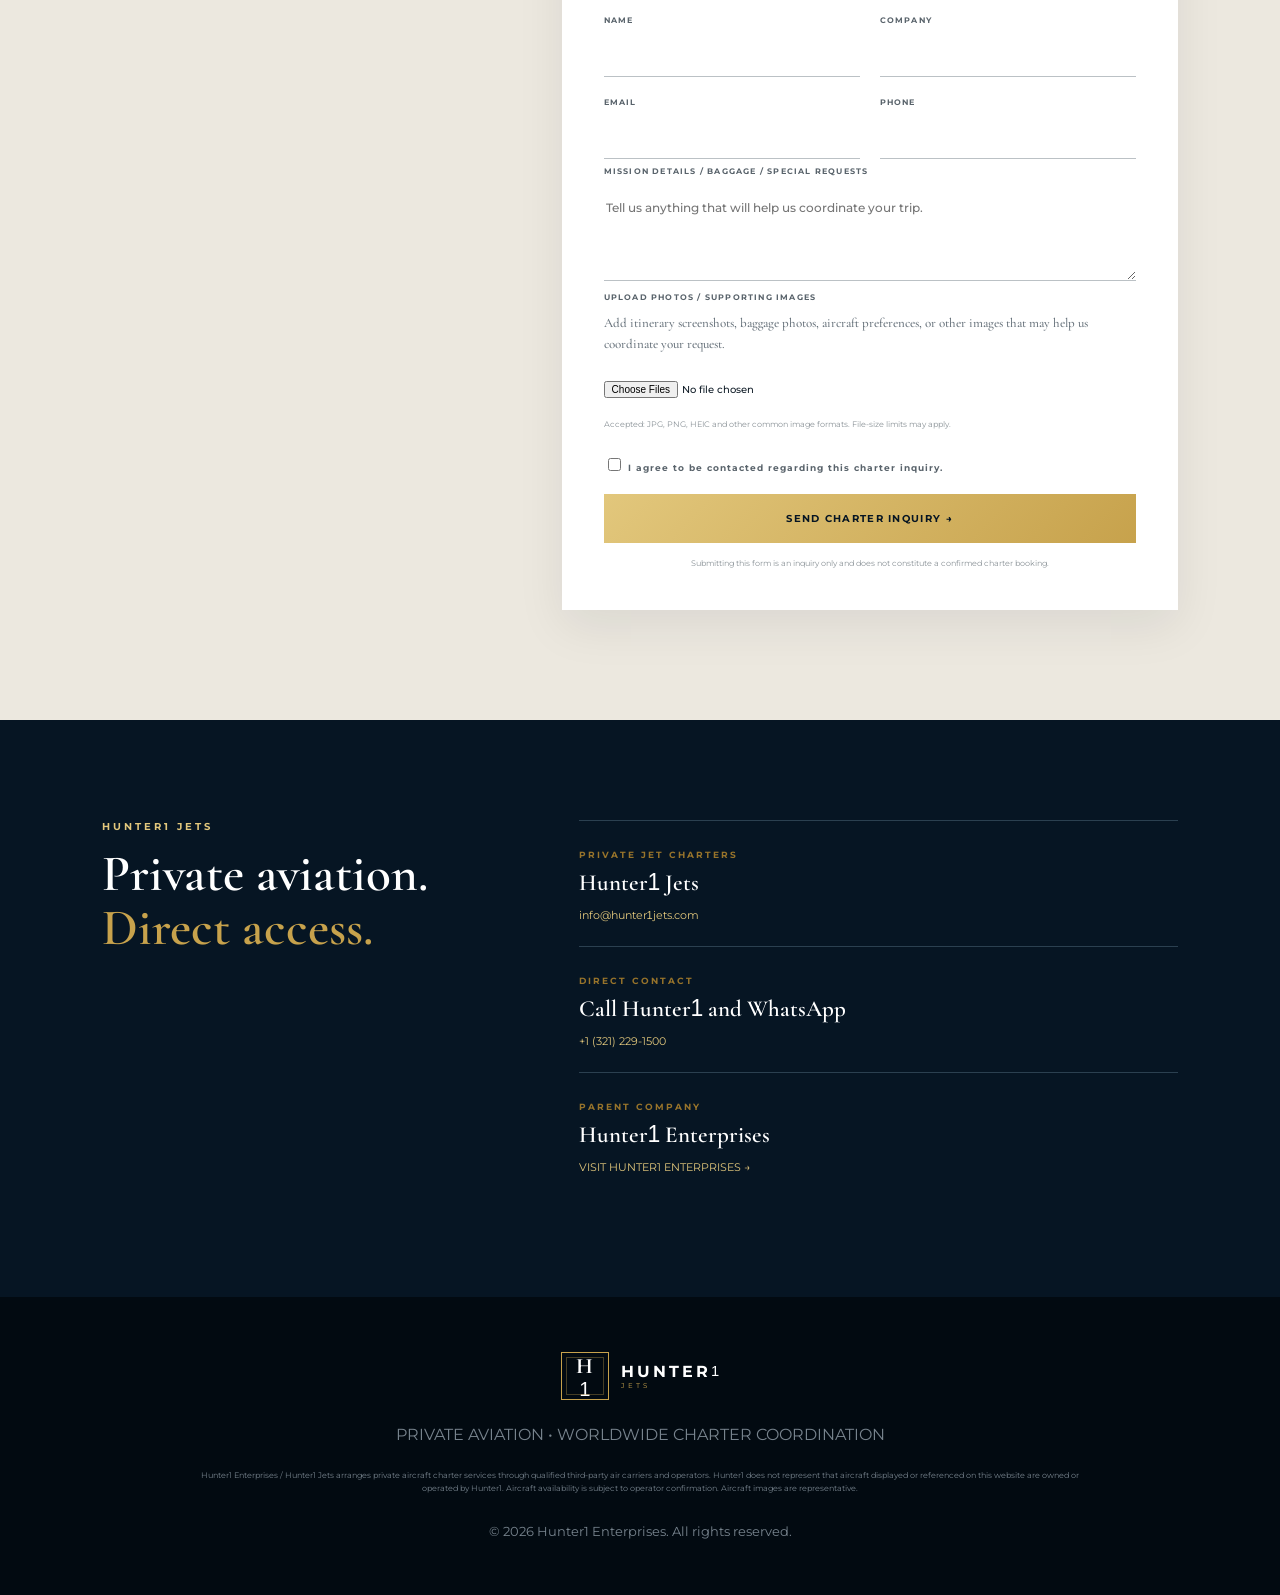
==== commit 42cf25f8: "Add WhatsApp to Hunter1 direct contact label" ====
--- a/jets.html
+++ b/jets.html
@@ -7,8 +7,8 @@
 <article><div class="aircraft-img super"></div><div class="aircraft-body"><span>SUPER MIDSIZE</span><h3>Challenger 350 / G280</h3><div class="specs"><b>8–12<small>PASSENGERS</small></b><b>~3,600 NM<small>TYPICAL RANGE</small></b></div><p>Transcontinental capability with a spacious stand-up cabin and premium amenities.</p><a href="#quote" data-aircraft="Super Midsize Jet">QUOTE THIS CLASS →</a></div></article>
 <article><div class="aircraft-img heavy"></div><div class="aircraft-body"><span>HEAVY / LONG RANGE</span><h3>Gulfstream / Global / Falcon</h3><div class="specs"><b>10–16+<small>PASSENGERS</small></b><b>6,000+ NM<small>CAPABILITY</small></b></div><p>Long-range private aviation for international travel and demanding missions.</p><a href="#quote" data-aircraft="Heavy / Long Range">QUOTE THIS CLASS →</a></div></article></div></section>
 <section id="fbos" class="section fbo"><div class="fbo-head"><div><p class="eyebrow">FBO & AIRPORT DIRECTORY</p><h2>Arrive with <em>confidence.</em></h2></div><p><strong class="hunter-name">Hunter<span class="body-one">1</span></strong> Jets can coordinate charter arrivals at major private aviation gateways. FBO selection is confirmed according to airport, operator, aircraft and mission requirements.</p></div><div class="fbo-grid"><article><b>FLORIDA</b><h3>Miami • Fort Lauderdale • Orlando • Tampa • Palm Beach</h3><p>Major private aviation gateways throughout Florida.</p></article><article><b>NORTHEAST</b><h3>Teterboro • White Plains • New York • Boston</h3><p>Access to leading business and financial centers.</p></article><article><b>SOUTHEAST</b><h3>Atlanta • Charlotte • Nashville</h3><p>Key regional and corporate aviation markets.</p></article><article><b>TEXAS</b><h3>Dallas • Houston • Austin • San Antonio</h3><p>Extensive business aviation infrastructure.</p></article><article><b>WEST</b><h3>Los Angeles • Las Vegas • Scottsdale • San Francisco</h3><p>West Coast and leisure-market access.</p></article><article><b>INTERNATIONAL</b><h3>Worldwide Coordination</h3><p>International FBO and ground-handling coordination based on itinerary.</p></article></div><div class="fbo-networks"><span>COMMON FBO NETWORKS INCLUDE</span><b>Signature Aviation</b><b>Atlantic Aviation</b><b>Sheltair Aviation</b><small>FBO availability varies by airport. <strong class="hunter-name">Hunter<span class="body-one">1</span></strong> Jets is not affiliated with or endorsed by the listed FBO networks.</small></div></section>
-<section id="gallery" class="section gallery"><div class="gallery-head"><div><p class="eyebrow">HUNTER1 GALLERY</p><h2>Hunter<span class="body-one">1</span> <em>in motion.</em></h2></div><p>A curated collection of private aviation, executive travel, global business and Hunter<span class="body-one">1</span> moments. Hunter<span class="body-one">1</span> administrators can preview new images below before publishing them to the permanent gallery.</p></div><div id="galleryGrid" class="gallery-grid"><figure><img src="https://images.unsplash.com/photo-1540962351504-03099e0a754b?auto=format&fit=crop&w=1200&q=85" alt="Private aviation"><figcaption>PRIVATE AVIATION</figcaption></figure><figure><img src="https://images.unsplash.com/photo-1569154941061-e231b4725ef1?auto=format&fit=crop&w=1200&q=85" alt="Executive aircraft"><figcaption>EXECUTIVE TRAVEL</figcaption></figure><figure><img src="https://images.unsplash.com/photo-1436491865332-7a61a109cc05?auto=format&fit=crop&w=1200&q=85" alt="Aircraft in flight"><figcaption>GLOBAL ACCESS</figcaption></figure></div><div class="admin-upload"><p class="eyebrow">HUNTER1 PHOTO MANAGER</p><h3>Add photos to your gallery</h3><p>Select Hunter<span class="body-one">1</span> photos from this device and preview them instantly in the gallery. For security, permanent publishing remains controlled through the Hunter<span class="body-one">1</span> website repository until private cloud storage is connected.</p><div class="upload-controls"><label class="upload-btn" for="hunterGalleryUpload">SELECT PHOTOS</label><input id="hunterGalleryUpload" type="file" accept="image/*" multiple hidden><select id="galleryCategory"><option>HUNTER1 JETS</option><option>AIRCRAFT</option><option>EXECUTIVE TRAVEL</option><option>GLOBAL BUSINESS</option><option>EVENTS</option><option>FEATURED</option></select></div><div id="uploadStatus" class="upload-status">No photos selected.</div></div></section><section id="quote" class="quote section"><div class="quote-intro"><p class="eyebrow">HUNTER<span class="one">1</span> JETS • CHARTER INQUIRY</p><h2>Where can we <em>take you?</em></h2><p>Submit your itinerary and contact details. Your inquiry will be sent directly to <strong class="hunter-name">Hunter<span class="body-one">1</span></strong> Jets for follow-up.</p><div class="direct"><span>DIRECT CHARTER DESK</span><a href="tel:+13212291500">+1 (321) 229-1500</a><a class="contact-email" href="mailto:info@hunter1jets.com">info@hunter<span class="email-one">1</span>jets.com</a></div></div>
-<form id="charterForm" action="https://formsubmit.co/info@hunter1jets.com" method="POST"><input type="hidden" name="_subject" value="New <strong class="hunter-name">Hunter<span class="body-one">1</span></strong> Jets Charter Inquiry"><input type="hidden" name="_template" value="table"><input type="text" name="_honey" class="hide" tabindex="-1" autocomplete="off"><div class="triptype"><label><input type="radio" name="Trip Type" value="One Way" checked> One Way</label><label><input type="radio" name="Trip Type" value="Round Trip"> Round Trip</label><label><input type="radio" name="Trip Type" value="Multi-City"> Multi-City</label></div><div class="formgrid"><label>DEPARTURE<input name="Departure" placeholder="Airport or city" required></label><label>DESTINATION<input name="Destination" placeholder="Airport or city" required></label><label>DEPARTURE DATE & TIME<input type="datetime-local" name="Departure Date" required></label><label>RETURN DATE & TIME<input type="datetime-local" name="Return Date"></label><label>PASSENGERS<input type="number" min="1" name="Passengers" placeholder="Number of travelers" required></label><label>AIRCRAFT PREFERENCE<select id="aircraftSelect" name="Aircraft Preference"><option value="No preference">No preference — recommend an aircraft</option><option>Light Jet</option><option>Midsize Jet</option><option>Super Midsize Jet</option><option>Heavy / Long Range</option></select></label><label>NAME<input name="Name" required></label><label>COMPANY<input name="Company"></label><label>EMAIL<input type="email" name="Email" required></label><label>PHONE<input type="tel" name="Phone" required></label></div><label>MISSION DETAILS / BAGGAGE / SPECIAL REQUESTS<textarea name="Details" placeholder="Tell us anything that will help us coordinate your trip."></textarea></label><div class="upload-box"><label for="photoUpload">UPLOAD PHOTOS / SUPPORTING IMAGES</label><p>Add itinerary screenshots, baggage photos, aircraft preferences, or other images that may help us coordinate your request.</p><input id="photoUpload" class="file-input" type="file" name="attachment" accept="image/*" multiple><small>Accepted: JPG, PNG, HEIC and other common image formats. File-size limits may apply.</small></div><label class="consent"><input type="checkbox" required> I agree to be contacted regarding this charter inquiry.</label><button class="btn submit" type="submit">SEND CHARTER INQUIRY →</button><p class="formnote">Submitting this form is an inquiry only and does not constitute a confirmed charter booking.</p></form></section>
-<section id="contact" class="contact"><div><p class="eyebrow">HUNTER1 JETS</p><h2>Private aviation.<br><em>Direct access.</em></h2></div><div class="contact-cards"><article><span>PRIVATE JET CHARTERS</span><h3>Hunter<span class="body-one">1</span> Jets</h3><a class="contact-email" href="mailto:info@hunter1jets.com">info@hunter<span class="email-one">1</span>jets.com</a></article><article><span>DIRECT CONTACT</span><h3>Call Hunter<span class="body-one">1</span></h3><a href="tel:+13212291500">+1 (321) 229-1500</a></article><article><span>PARENT COMPANY</span><h3>Hunter<span class="body-one">1</span> Enterprises</h3><a href="index.html">VISIT HUNTER1 ENTERPRISES →</a></article></div></section></main>
+<section id="gallery" class="section gallery"><div class="gallery-head"><div><p class="eyebrow">HUNTER1 GALLERY</p><h2>Hunter<span class="body-one">1</span> <em>in motion.</em></h2></div><p>A curated collection of private aviation, executive travel, global business and Hunter<span class="body-one">1</span> moments. Hunter<span class="body-one">1</span> administrators can preview new images below before publishing them to the permanent gallery.</p></div><div id="galleryGrid" class="gallery-grid"><figure><img src="https://images.unsplash.com/photo-1540962351504-03099e0a754b?auto=format&fit=crop&w=1200&q=85" alt="Private aviation"><figcaption>PRIVATE AVIATION</figcaption></figure><figure><img src="https://images.unsplash.com/photo-1569154941061-e231b4725ef1?auto=format&fit=crop&w=1200&q=85" alt="Executive aircraft"><figcaption>EXECUTIVE TRAVEL</figcaption></figure><figure><img src="https://images.unsplash.com/photo-1436491865332-7a61a109cc05?auto=format&fit=crop&w=1200&q=85" alt="Aircraft in flight"><figcaption>GLOBAL ACCESS</figcaption></figure></div><div class="admin-upload"><p class="eyebrow">HUNTER1 PHOTO MANAGER</p><h3>Add photos to your gallery</h3><p>Select Hunter<span class="body-one">1</span> photos from this device and preview them instantly in the gallery. For security, permanent publishing remains controlled through the Hunter<span class="body-one">1</span> website repository until private cloud storage is connected.</p><div class="upload-controls"><label class="upload-btn" for="hunterGalleryUpload">SELECT PHOTOS</label><input id="hunterGalleryUpload" type="file" accept="image/*" multiple hidden><select id="galleryCategory"><option>HUNTER1 JETS</option><option>AIRCRAFT</option><option>EXECUTIVE TRAVEL</option><option>GLOBAL BUSINESS</option><option>EVENTS</option><option>FEATURED</option></select></div><div id="uploadStatus" class="upload-status">No photos selected.</div></div></section><section id="quote" class="quote section"><div class="quote-intro"><p class="eyebrow">HUNTER<span class="one">1</span> JETS • CHARTER INQUIRY</p><h2>Where can we <em>take you?</em></h2><p>Submit your itinerary and contact details. Your inquiry will be sent directly to <strong class="hunter-name">Hunter<span class="body-one">1</span></strong> Jets for follow-up.</p><div class="direct"><span>DIRECT CHARTER DESK</span><a href="tel:+13212291500">+1 (321) 229-1500</a><a class="contact-email" href="mailto:hunter1jets@gmail.com">info@hunter<span class="email-one">1</span>jets.com</a></div></div>
+<form id="charterForm" action="https://formsubmit.co/hunter1jets@gmail.com" method="POST"><input type="hidden" name="_subject" value="New <strong class="hunter-name">Hunter<span class="body-one">1</span></strong> Jets Charter Inquiry"><input type="hidden" name="_template" value="table"><input type="text" name="_honey" class="hide" tabindex="-1" autocomplete="off"><div class="triptype"><label><input type="radio" name="Trip Type" value="One Way" checked> One Way</label><label><input type="radio" name="Trip Type" value="Round Trip"> Round Trip</label><label><input type="radio" name="Trip Type" value="Multi-City"> Multi-City</label></div><div class="formgrid"><label>DEPARTURE<input name="Departure" placeholder="Airport or city" required></label><label>DESTINATION<input name="Destination" placeholder="Airport or city" required></label><label>DEPARTURE DATE & TIME<input type="datetime-local" name="Departure Date" required></label><label>RETURN DATE & TIME<input type="datetime-local" name="Return Date"></label><label>PASSENGERS<input type="number" min="1" name="Passengers" placeholder="Number of travelers" required></label><label>AIRCRAFT PREFERENCE<select id="aircraftSelect" name="Aircraft Preference"><option value="No preference">No preference — recommend an aircraft</option><option>Light Jet</option><option>Midsize Jet</option><option>Super Midsize Jet</option><option>Heavy / Long Range</option></select></label><label>NAME<input name="Name" required></label><label>COMPANY<input name="Company"></label><label>EMAIL<input type="email" name="Email" required></label><label>PHONE<input type="tel" name="Phone" required></label></div><label>MISSION DETAILS / BAGGAGE / SPECIAL REQUESTS<textarea name="Details" placeholder="Tell us anything that will help us coordinate your trip."></textarea></label><div class="upload-box"><label for="photoUpload">UPLOAD PHOTOS / SUPPORTING IMAGES</label><p>Add itinerary screenshots, baggage photos, aircraft preferences, or other images that may help us coordinate your request.</p><input id="photoUpload" class="file-input" type="file" name="attachment" accept="image/*" multiple><small>Accepted: JPG, PNG, HEIC and other common image formats. File-size limits may apply.</small></div><label class="consent"><input type="checkbox" required> I agree to be contacted regarding this charter inquiry.</label><button class="btn submit" type="submit">SEND CHARTER INQUIRY →</button><p class="formnote">Submitting this form is an inquiry only and does not constitute a confirmed charter booking.</p></form></section>
+<section id="contact" class="contact"><div><p class="eyebrow">HUNTER1 JETS</p><h2>Private aviation.<br><em>Direct access.</em></h2></div><div class="contact-cards"><article><span>PRIVATE JET CHARTERS</span><h3>Hunter<span class="body-one">1</span> Jets</h3><a class="contact-email" href="mailto:hunter1jets@gmail.com">info@hunter<span class="email-one">1</span>jets.com</a></article><article><span>DIRECT CONTACT</span><h3>Call Hunter<span class="body-one">1</span> and WhatsApp</h3><a href="tel:+13212291500">+1 (321) 229-1500</a></article><article><span>PARENT COMPANY</span><h3>Hunter<span class="body-one">1</span> Enterprises</h3><a href="index.html">VISIT HUNTER1 ENTERPRISES →</a></article></div></section></main>
 <footer><div class="footerbrand"><span class="mark">H<span class="one">1</span></span><div><b>HUNTER<span class="one">1</span></b><small>JETS</small></div></div><p>PRIVATE AVIATION • WORLDWIDE CHARTER COORDINATION</p><p class="legal">Hunter1 Enterprises / Hunter1 Jets arranges private aircraft charter services through qualified third-party air carriers and operators. Hunter1 does not represent that aircraft displayed or referenced on this website are owned or operated by Hunter1. Aircraft availability is subject to operator confirmation. Aircraft images are representative.</p><small>© 2026 Hunter1 Enterprises. All rights reserved.</small></footer>
 <script>document.querySelector('.menu').onclick=()=>document.querySelector('nav').classList.toggle('open');document.querySelectorAll('[data-aircraft]').forEach(a=>a.onclick=()=>{document.querySelector('#aircraftSelect').value=a.dataset.aircraft});document.querySelectorAll('nav a').forEach(a=>a.onclick=()=>document.querySelector('nav').classList.remove('open'));const gu=document.querySelector('#hunterGalleryUpload');if(gu){gu.addEventListener('change',e=>{const files=[...e.target.files];const grid=document.querySelector('#galleryGrid');const cat=document.querySelector('#galleryCategory').value;document.querySelector('#uploadStatus').textContent=files.length?files.length+' photo'+(files.length>1?'s':'')+' ready for preview.':'No photos selected.';files.forEach(file=>{const url=URL.createObjectURL(file);const fig=document.createElement('figure');fig.className='preview-photo';fig.innerHTML='<img alt="Hunter1 uploaded preview"><figcaption></figcaption>';fig.querySelector('img').src=url;fig.querySelector('figcaption').textContent=cat+' • PREVIEW';grid.prepend(fig)})})}</script></body></html>
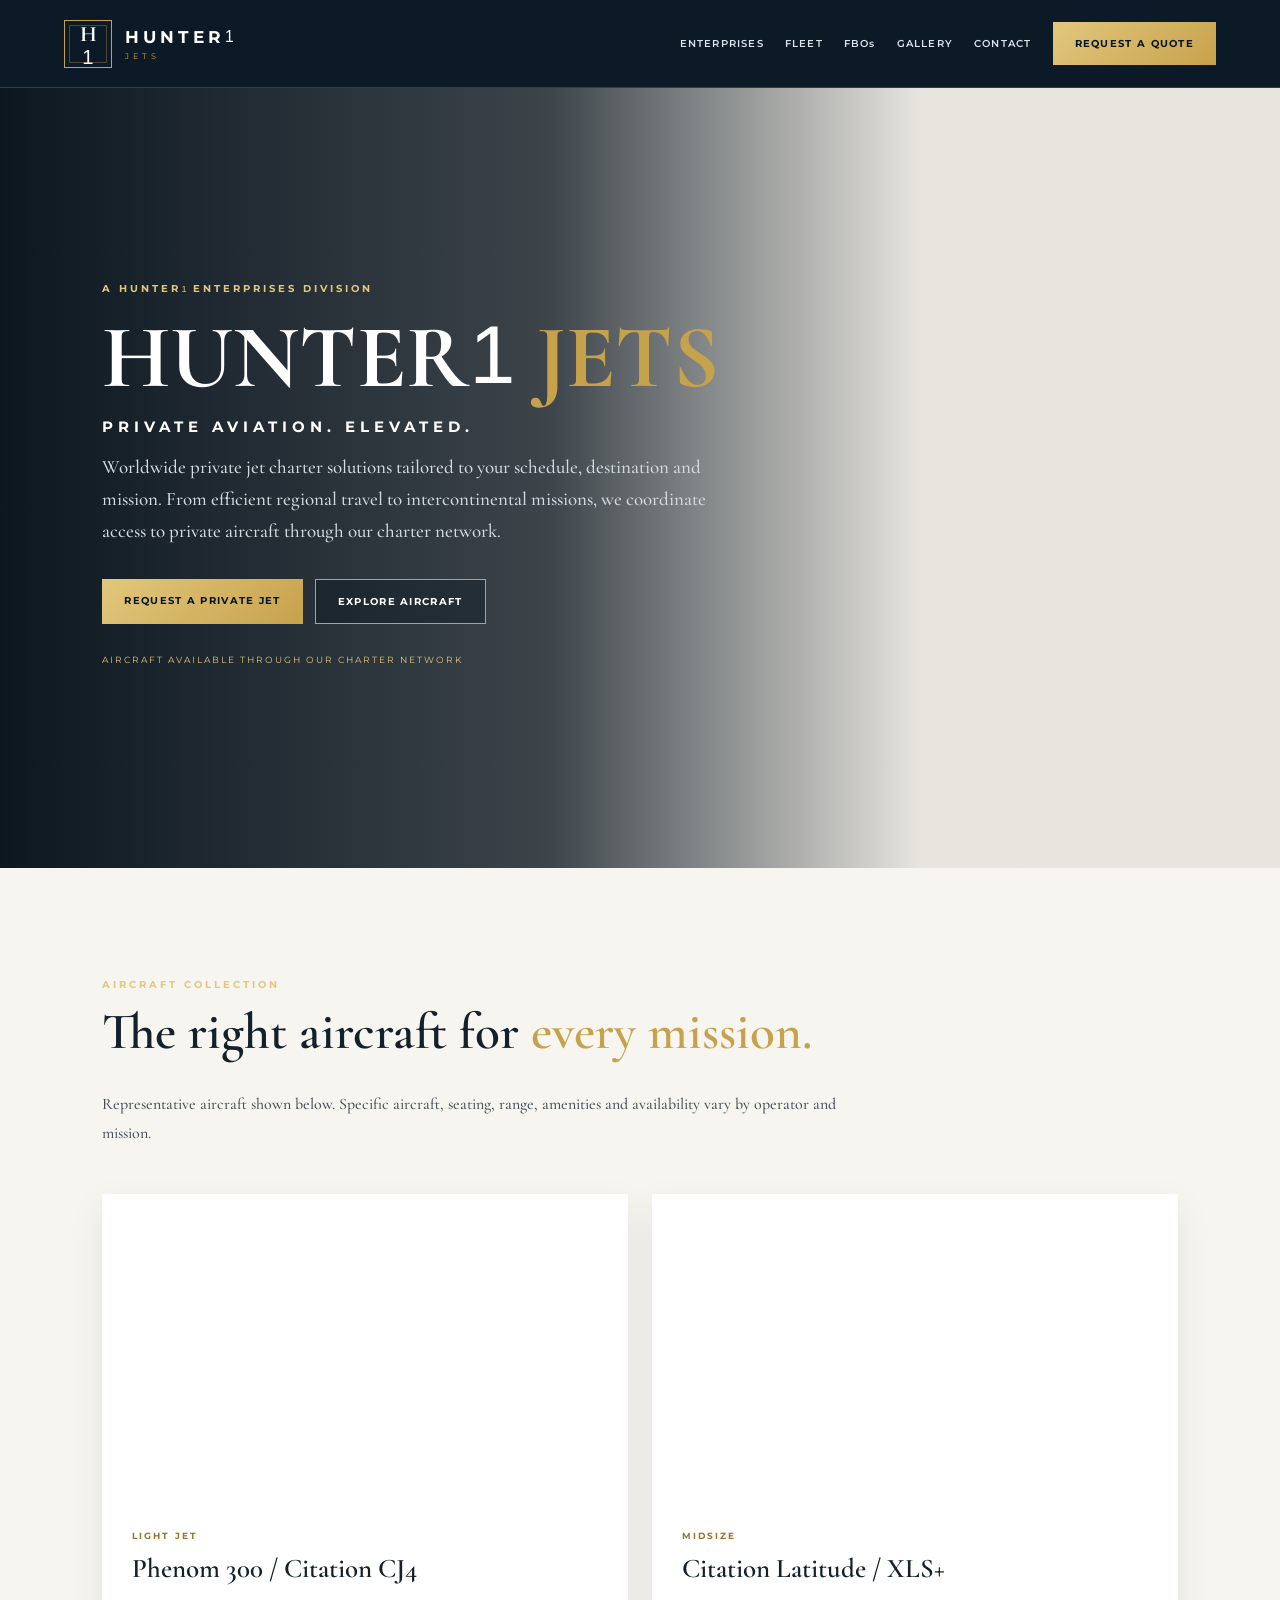
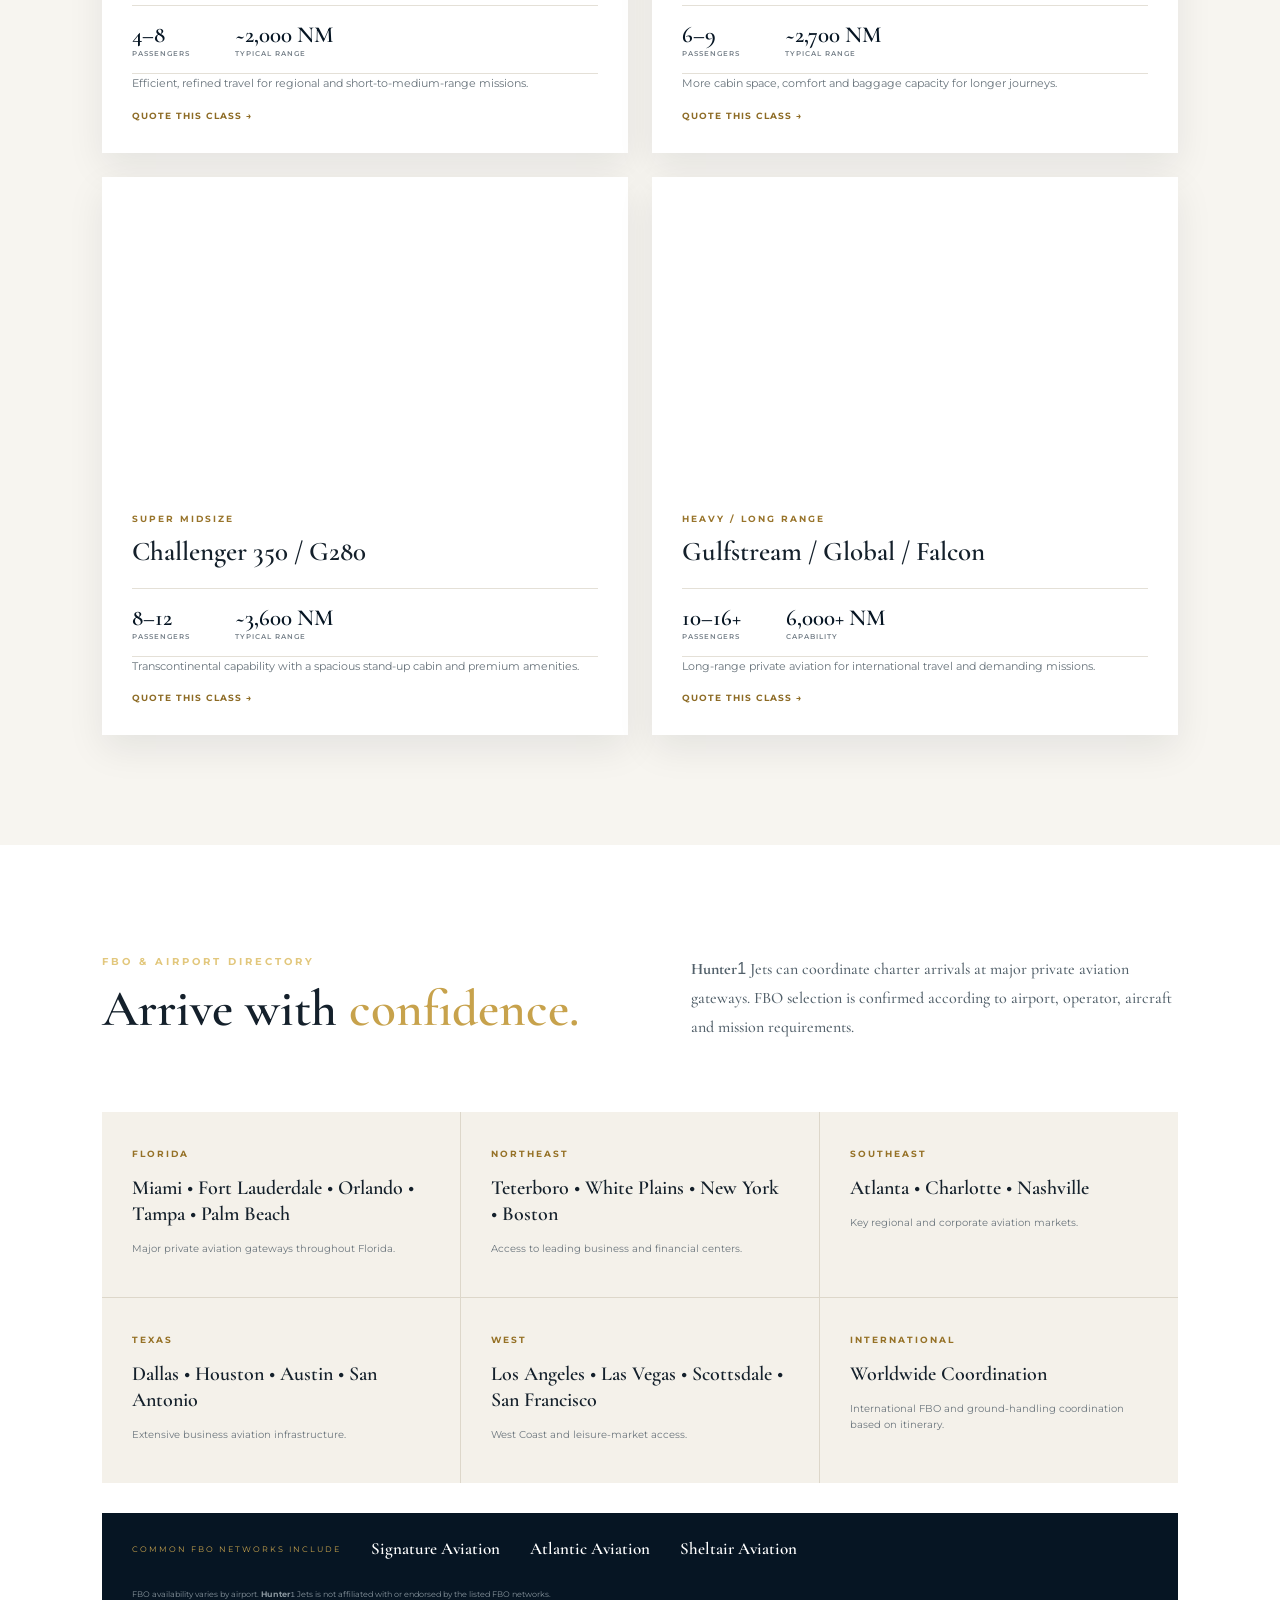
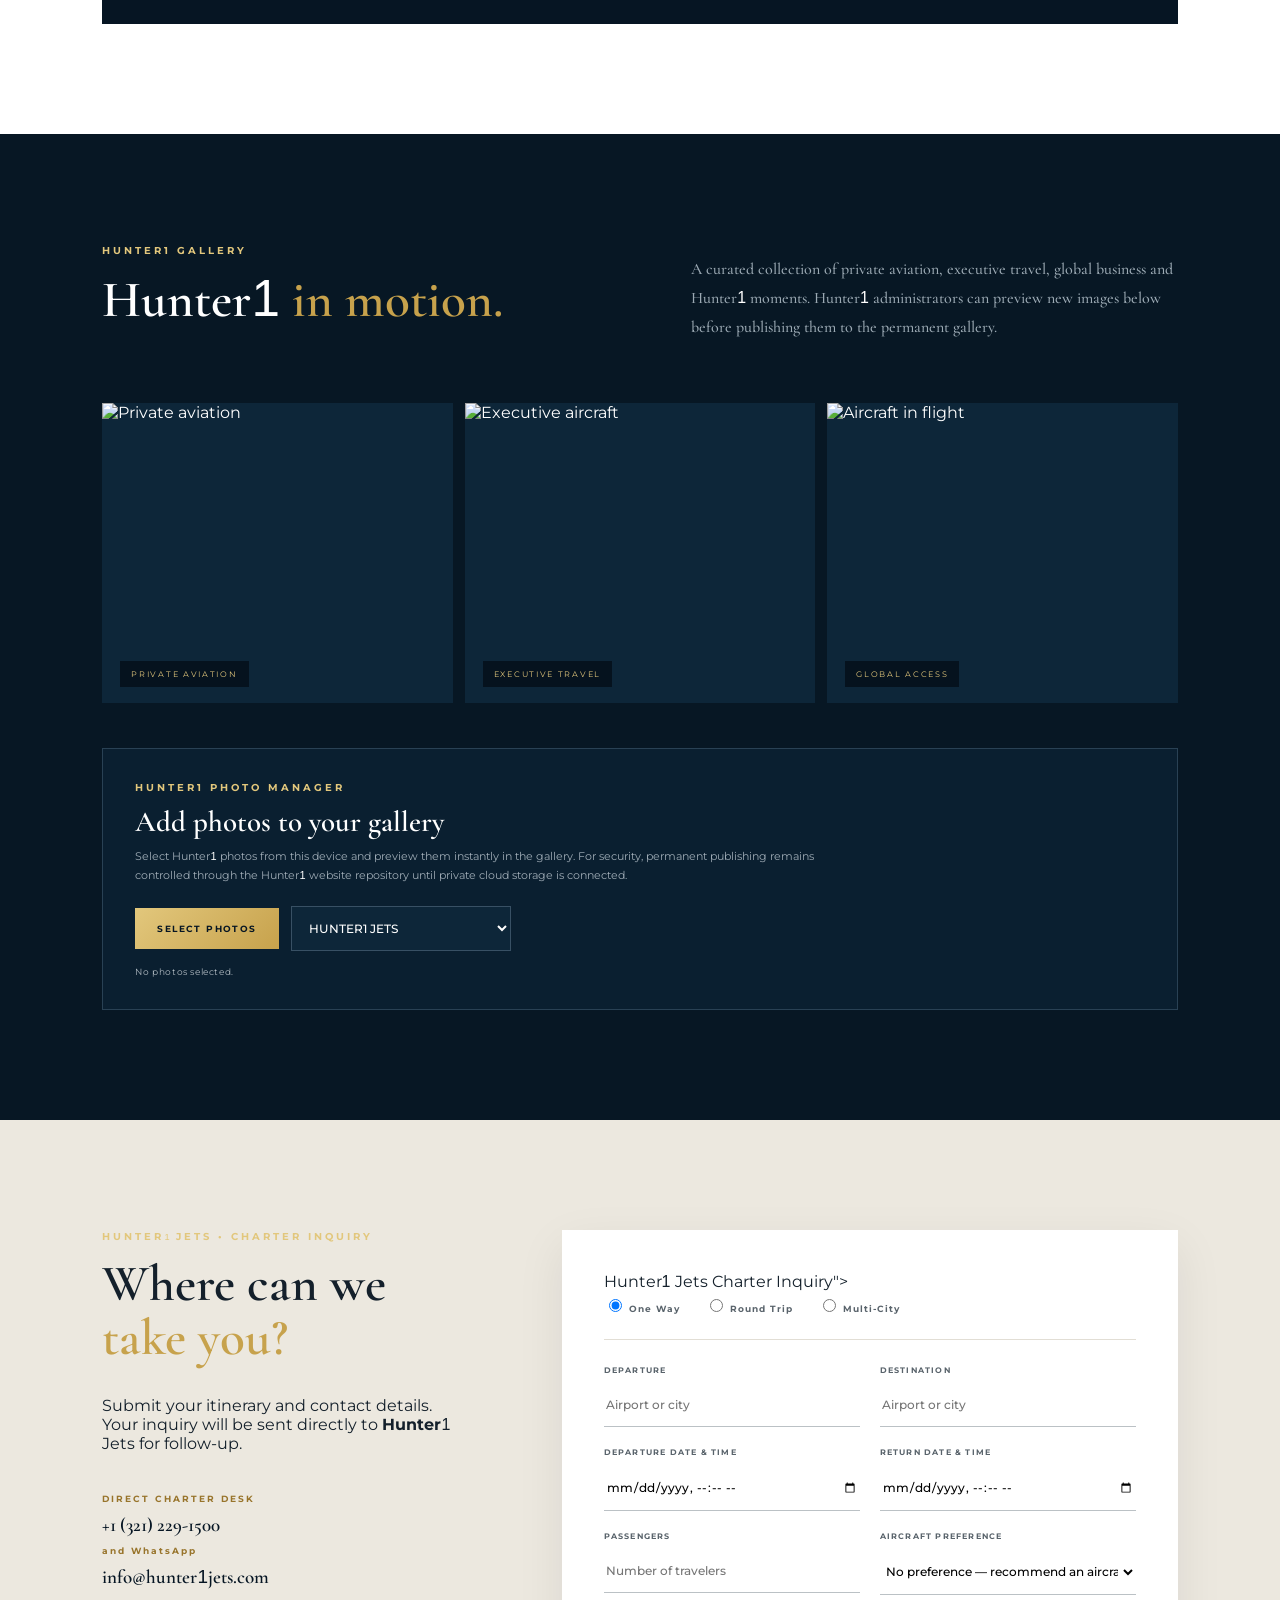
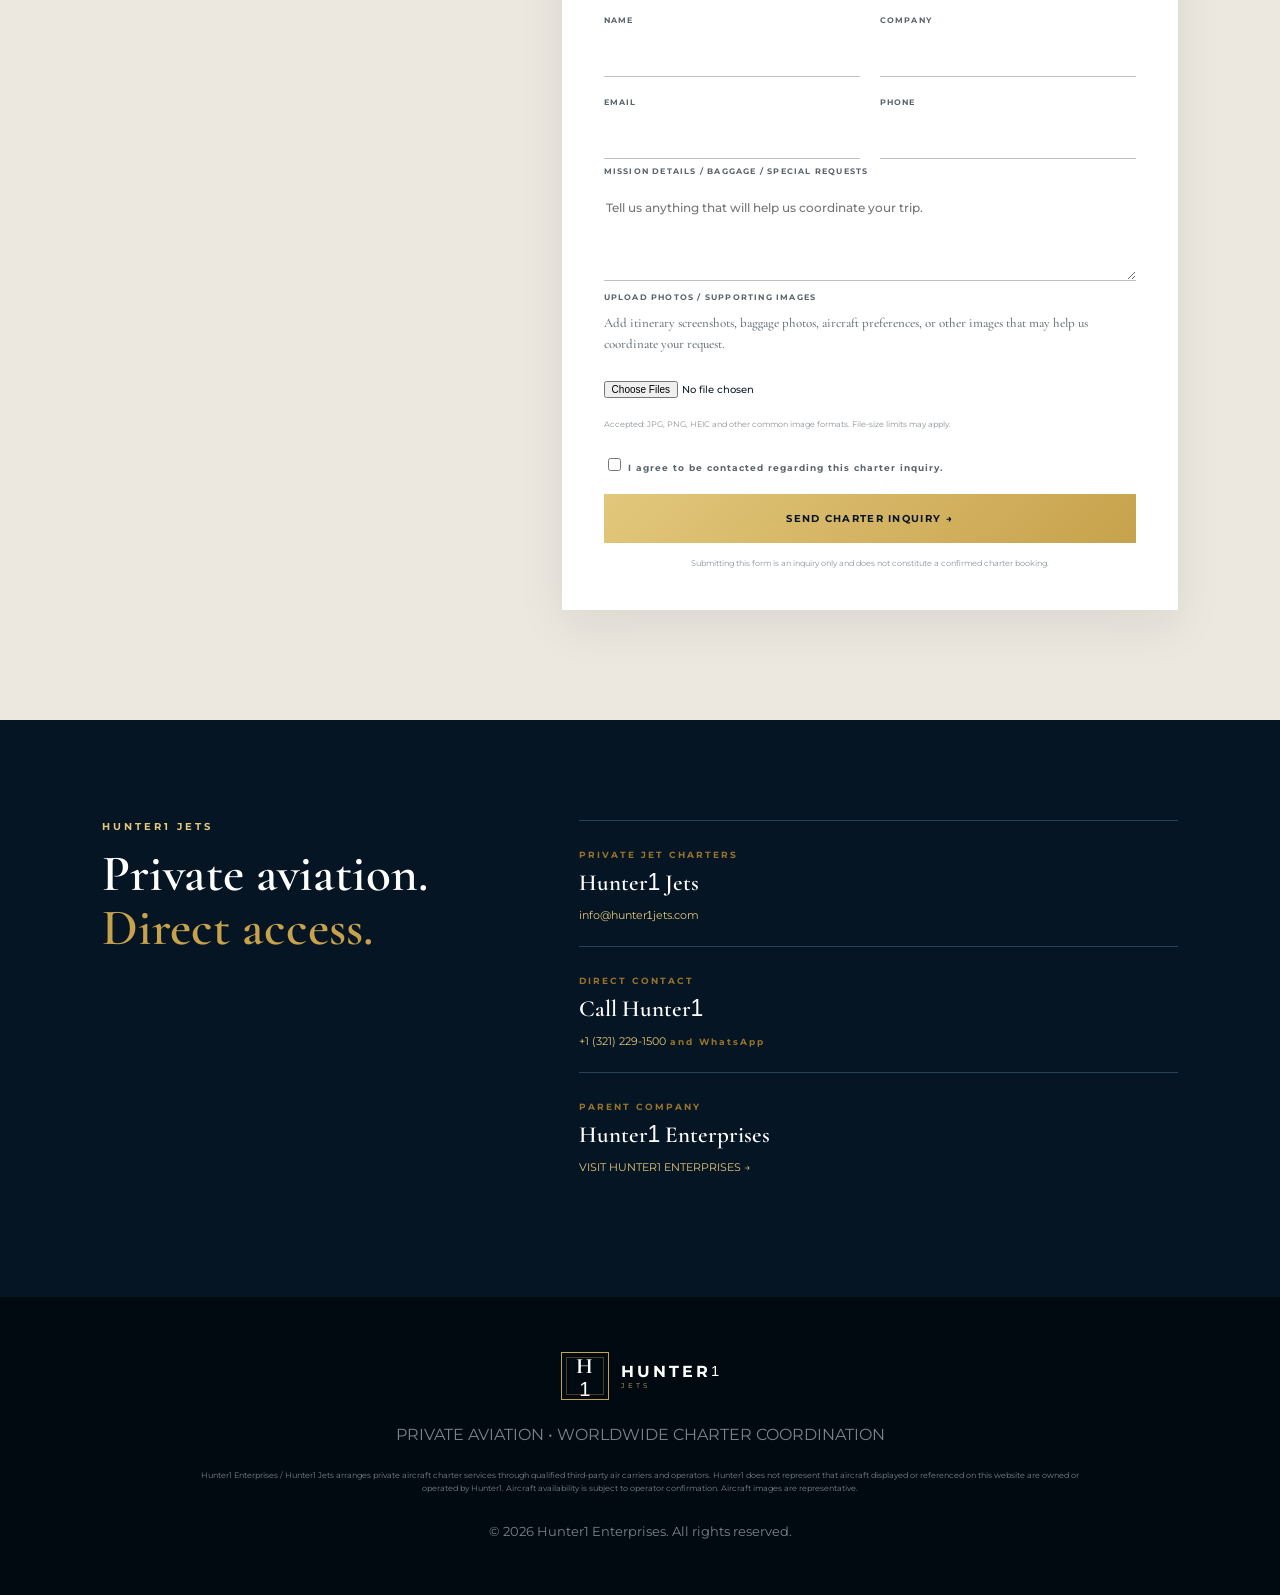
==== commit 7f03acf2: "Move WhatsApp label after phone number" ====
--- a/jets.html
+++ b/jets.html
@@ -7,8 +7,8 @@
 <article><div class="aircraft-img super"></div><div class="aircraft-body"><span>SUPER MIDSIZE</span><h3>Challenger 350 / G280</h3><div class="specs"><b>8–12<small>PASSENGERS</small></b><b>~3,600 NM<small>TYPICAL RANGE</small></b></div><p>Transcontinental capability with a spacious stand-up cabin and premium amenities.</p><a href="#quote" data-aircraft="Super Midsize Jet">QUOTE THIS CLASS →</a></div></article>
 <article><div class="aircraft-img heavy"></div><div class="aircraft-body"><span>HEAVY / LONG RANGE</span><h3>Gulfstream / Global / Falcon</h3><div class="specs"><b>10–16+<small>PASSENGERS</small></b><b>6,000+ NM<small>CAPABILITY</small></b></div><p>Long-range private aviation for international travel and demanding missions.</p><a href="#quote" data-aircraft="Heavy / Long Range">QUOTE THIS CLASS →</a></div></article></div></section>
 <section id="fbos" class="section fbo"><div class="fbo-head"><div><p class="eyebrow">FBO & AIRPORT DIRECTORY</p><h2>Arrive with <em>confidence.</em></h2></div><p><strong class="hunter-name">Hunter<span class="body-one">1</span></strong> Jets can coordinate charter arrivals at major private aviation gateways. FBO selection is confirmed according to airport, operator, aircraft and mission requirements.</p></div><div class="fbo-grid"><article><b>FLORIDA</b><h3>Miami • Fort Lauderdale • Orlando • Tampa • Palm Beach</h3><p>Major private aviation gateways throughout Florida.</p></article><article><b>NORTHEAST</b><h3>Teterboro • White Plains • New York • Boston</h3><p>Access to leading business and financial centers.</p></article><article><b>SOUTHEAST</b><h3>Atlanta • Charlotte • Nashville</h3><p>Key regional and corporate aviation markets.</p></article><article><b>TEXAS</b><h3>Dallas • Houston • Austin • San Antonio</h3><p>Extensive business aviation infrastructure.</p></article><article><b>WEST</b><h3>Los Angeles • Las Vegas • Scottsdale • San Francisco</h3><p>West Coast and leisure-market access.</p></article><article><b>INTERNATIONAL</b><h3>Worldwide Coordination</h3><p>International FBO and ground-handling coordination based on itinerary.</p></article></div><div class="fbo-networks"><span>COMMON FBO NETWORKS INCLUDE</span><b>Signature Aviation</b><b>Atlantic Aviation</b><b>Sheltair Aviation</b><small>FBO availability varies by airport. <strong class="hunter-name">Hunter<span class="body-one">1</span></strong> Jets is not affiliated with or endorsed by the listed FBO networks.</small></div></section>
-<section id="gallery" class="section gallery"><div class="gallery-head"><div><p class="eyebrow">HUNTER1 GALLERY</p><h2>Hunter<span class="body-one">1</span> <em>in motion.</em></h2></div><p>A curated collection of private aviation, executive travel, global business and Hunter<span class="body-one">1</span> moments. Hunter<span class="body-one">1</span> administrators can preview new images below before publishing them to the permanent gallery.</p></div><div id="galleryGrid" class="gallery-grid"><figure><img src="https://images.unsplash.com/photo-1540962351504-03099e0a754b?auto=format&fit=crop&w=1200&q=85" alt="Private aviation"><figcaption>PRIVATE AVIATION</figcaption></figure><figure><img src="https://images.unsplash.com/photo-1569154941061-e231b4725ef1?auto=format&fit=crop&w=1200&q=85" alt="Executive aircraft"><figcaption>EXECUTIVE TRAVEL</figcaption></figure><figure><img src="https://images.unsplash.com/photo-1436491865332-7a61a109cc05?auto=format&fit=crop&w=1200&q=85" alt="Aircraft in flight"><figcaption>GLOBAL ACCESS</figcaption></figure></div><div class="admin-upload"><p class="eyebrow">HUNTER1 PHOTO MANAGER</p><h3>Add photos to your gallery</h3><p>Select Hunter<span class="body-one">1</span> photos from this device and preview them instantly in the gallery. For security, permanent publishing remains controlled through the Hunter<span class="body-one">1</span> website repository until private cloud storage is connected.</p><div class="upload-controls"><label class="upload-btn" for="hunterGalleryUpload">SELECT PHOTOS</label><input id="hunterGalleryUpload" type="file" accept="image/*" multiple hidden><select id="galleryCategory"><option>HUNTER1 JETS</option><option>AIRCRAFT</option><option>EXECUTIVE TRAVEL</option><option>GLOBAL BUSINESS</option><option>EVENTS</option><option>FEATURED</option></select></div><div id="uploadStatus" class="upload-status">No photos selected.</div></div></section><section id="quote" class="quote section"><div class="quote-intro"><p class="eyebrow">HUNTER<span class="one">1</span> JETS • CHARTER INQUIRY</p><h2>Where can we <em>take you?</em></h2><p>Submit your itinerary and contact details. Your inquiry will be sent directly to <strong class="hunter-name">Hunter<span class="body-one">1</span></strong> Jets for follow-up.</p><div class="direct"><span>DIRECT CHARTER DESK</span><a href="tel:+13212291500">+1 (321) 229-1500</a><a class="contact-email" href="mailto:hunter1jets@gmail.com">info@hunter<span class="email-one">1</span>jets.com</a></div></div>
+<section id="gallery" class="section gallery"><div class="gallery-head"><div><p class="eyebrow">HUNTER1 GALLERY</p><h2>Hunter<span class="body-one">1</span> <em>in motion.</em></h2></div><p>A curated collection of private aviation, executive travel, global business and Hunter<span class="body-one">1</span> moments. Hunter<span class="body-one">1</span> administrators can preview new images below before publishing them to the permanent gallery.</p></div><div id="galleryGrid" class="gallery-grid"><figure><img src="https://images.unsplash.com/photo-1540962351504-03099e0a754b?auto=format&fit=crop&w=1200&q=85" alt="Private aviation"><figcaption>PRIVATE AVIATION</figcaption></figure><figure><img src="https://images.unsplash.com/photo-1569154941061-e231b4725ef1?auto=format&fit=crop&w=1200&q=85" alt="Executive aircraft"><figcaption>EXECUTIVE TRAVEL</figcaption></figure><figure><img src="https://images.unsplash.com/photo-1436491865332-7a61a109cc05?auto=format&fit=crop&w=1200&q=85" alt="Aircraft in flight"><figcaption>GLOBAL ACCESS</figcaption></figure></div><div class="admin-upload"><p class="eyebrow">HUNTER1 PHOTO MANAGER</p><h3>Add photos to your gallery</h3><p>Select Hunter<span class="body-one">1</span> photos from this device and preview them instantly in the gallery. For security, permanent publishing remains controlled through the Hunter<span class="body-one">1</span> website repository until private cloud storage is connected.</p><div class="upload-controls"><label class="upload-btn" for="hunterGalleryUpload">SELECT PHOTOS</label><input id="hunterGalleryUpload" type="file" accept="image/*" multiple hidden><select id="galleryCategory"><option>HUNTER1 JETS</option><option>AIRCRAFT</option><option>EXECUTIVE TRAVEL</option><option>GLOBAL BUSINESS</option><option>EVENTS</option><option>FEATURED</option></select></div><div id="uploadStatus" class="upload-status">No photos selected.</div></div></section><section id="quote" class="quote section"><div class="quote-intro"><p class="eyebrow">HUNTER<span class="one">1</span> JETS • CHARTER INQUIRY</p><h2>Where can we <em>take you?</em></h2><p>Submit your itinerary and contact details. Your inquiry will be sent directly to <strong class="hunter-name">Hunter<span class="body-one">1</span></strong> Jets for follow-up.</p><div class="direct"><span>DIRECT CHARTER DESK</span><a href="tel:+13212291500">+1 (321) 229-1500</a> <span class="whatsapp-label">and WhatsApp</span><a class="contact-email" href="mailto:hunter1jets@gmail.com">info@hunter<span class="email-one">1</span>jets.com</a></div></div>
 <form id="charterForm" action="https://formsubmit.co/hunter1jets@gmail.com" method="POST"><input type="hidden" name="_subject" value="New <strong class="hunter-name">Hunter<span class="body-one">1</span></strong> Jets Charter Inquiry"><input type="hidden" name="_template" value="table"><input type="text" name="_honey" class="hide" tabindex="-1" autocomplete="off"><div class="triptype"><label><input type="radio" name="Trip Type" value="One Way" checked> One Way</label><label><input type="radio" name="Trip Type" value="Round Trip"> Round Trip</label><label><input type="radio" name="Trip Type" value="Multi-City"> Multi-City</label></div><div class="formgrid"><label>DEPARTURE<input name="Departure" placeholder="Airport or city" required></label><label>DESTINATION<input name="Destination" placeholder="Airport or city" required></label><label>DEPARTURE DATE & TIME<input type="datetime-local" name="Departure Date" required></label><label>RETURN DATE & TIME<input type="datetime-local" name="Return Date"></label><label>PASSENGERS<input type="number" min="1" name="Passengers" placeholder="Number of travelers" required></label><label>AIRCRAFT PREFERENCE<select id="aircraftSelect" name="Aircraft Preference"><option value="No preference">No preference — recommend an aircraft</option><option>Light Jet</option><option>Midsize Jet</option><option>Super Midsize Jet</option><option>Heavy / Long Range</option></select></label><label>NAME<input name="Name" required></label><label>COMPANY<input name="Company"></label><label>EMAIL<input type="email" name="Email" required></label><label>PHONE<input type="tel" name="Phone" required></label></div><label>MISSION DETAILS / BAGGAGE / SPECIAL REQUESTS<textarea name="Details" placeholder="Tell us anything that will help us coordinate your trip."></textarea></label><div class="upload-box"><label for="photoUpload">UPLOAD PHOTOS / SUPPORTING IMAGES</label><p>Add itinerary screenshots, baggage photos, aircraft preferences, or other images that may help us coordinate your request.</p><input id="photoUpload" class="file-input" type="file" name="attachment" accept="image/*" multiple><small>Accepted: JPG, PNG, HEIC and other common image formats. File-size limits may apply.</small></div><label class="consent"><input type="checkbox" required> I agree to be contacted regarding this charter inquiry.</label><button class="btn submit" type="submit">SEND CHARTER INQUIRY →</button><p class="formnote">Submitting this form is an inquiry only and does not constitute a confirmed charter booking.</p></form></section>
-<section id="contact" class="contact"><div><p class="eyebrow">HUNTER1 JETS</p><h2>Private aviation.<br><em>Direct access.</em></h2></div><div class="contact-cards"><article><span>PRIVATE JET CHARTERS</span><h3>Hunter<span class="body-one">1</span> Jets</h3><a class="contact-email" href="mailto:hunter1jets@gmail.com">info@hunter<span class="email-one">1</span>jets.com</a></article><article><span>DIRECT CONTACT</span><h3>Call Hunter<span class="body-one">1</span> and WhatsApp</h3><a href="tel:+13212291500">+1 (321) 229-1500</a></article><article><span>PARENT COMPANY</span><h3>Hunter<span class="body-one">1</span> Enterprises</h3><a href="index.html">VISIT HUNTER1 ENTERPRISES →</a></article></div></section></main>
+<section id="contact" class="contact"><div><p class="eyebrow">HUNTER1 JETS</p><h2>Private aviation.<br><em>Direct access.</em></h2></div><div class="contact-cards"><article><span>PRIVATE JET CHARTERS</span><h3>Hunter<span class="body-one">1</span> Jets</h3><a class="contact-email" href="mailto:hunter1jets@gmail.com">info@hunter<span class="email-one">1</span>jets.com</a></article><article><span>DIRECT CONTACT</span><h3>Call Hunter<span class="body-one">1</span></h3><a href="tel:+13212291500">+1 (321) 229-1500</a> <span class="whatsapp-label">and WhatsApp</span></article><article><span>PARENT COMPANY</span><h3>Hunter<span class="body-one">1</span> Enterprises</h3><a href="index.html">VISIT HUNTER1 ENTERPRISES →</a></article></div></section></main>
 <footer><div class="footerbrand"><span class="mark">H<span class="one">1</span></span><div><b>HUNTER<span class="one">1</span></b><small>JETS</small></div></div><p>PRIVATE AVIATION • WORLDWIDE CHARTER COORDINATION</p><p class="legal">Hunter1 Enterprises / Hunter1 Jets arranges private aircraft charter services through qualified third-party air carriers and operators. Hunter1 does not represent that aircraft displayed or referenced on this website are owned or operated by Hunter1. Aircraft availability is subject to operator confirmation. Aircraft images are representative.</p><small>© 2026 Hunter1 Enterprises. All rights reserved.</small></footer>
 <script>document.querySelector('.menu').onclick=()=>document.querySelector('nav').classList.toggle('open');document.querySelectorAll('[data-aircraft]').forEach(a=>a.onclick=()=>{document.querySelector('#aircraftSelect').value=a.dataset.aircraft});document.querySelectorAll('nav a').forEach(a=>a.onclick=()=>document.querySelector('nav').classList.remove('open'));const gu=document.querySelector('#hunterGalleryUpload');if(gu){gu.addEventListener('change',e=>{const files=[...e.target.files];const grid=document.querySelector('#galleryGrid');const cat=document.querySelector('#galleryCategory').value;document.querySelector('#uploadStatus').textContent=files.length?files.length+' photo'+(files.length>1?'s':'')+' ready for preview.':'No photos selected.';files.forEach(file=>{const url=URL.createObjectURL(file);const fig=document.createElement('figure');fig.className='preview-photo';fig.innerHTML='<img alt="Hunter1 uploaded preview"><figcaption></figcaption>';fig.querySelector('img').src=url;fig.querySelector('figcaption').textContent=cat+' • PREVIEW';grid.prepend(fig)})})}</script></body></html>
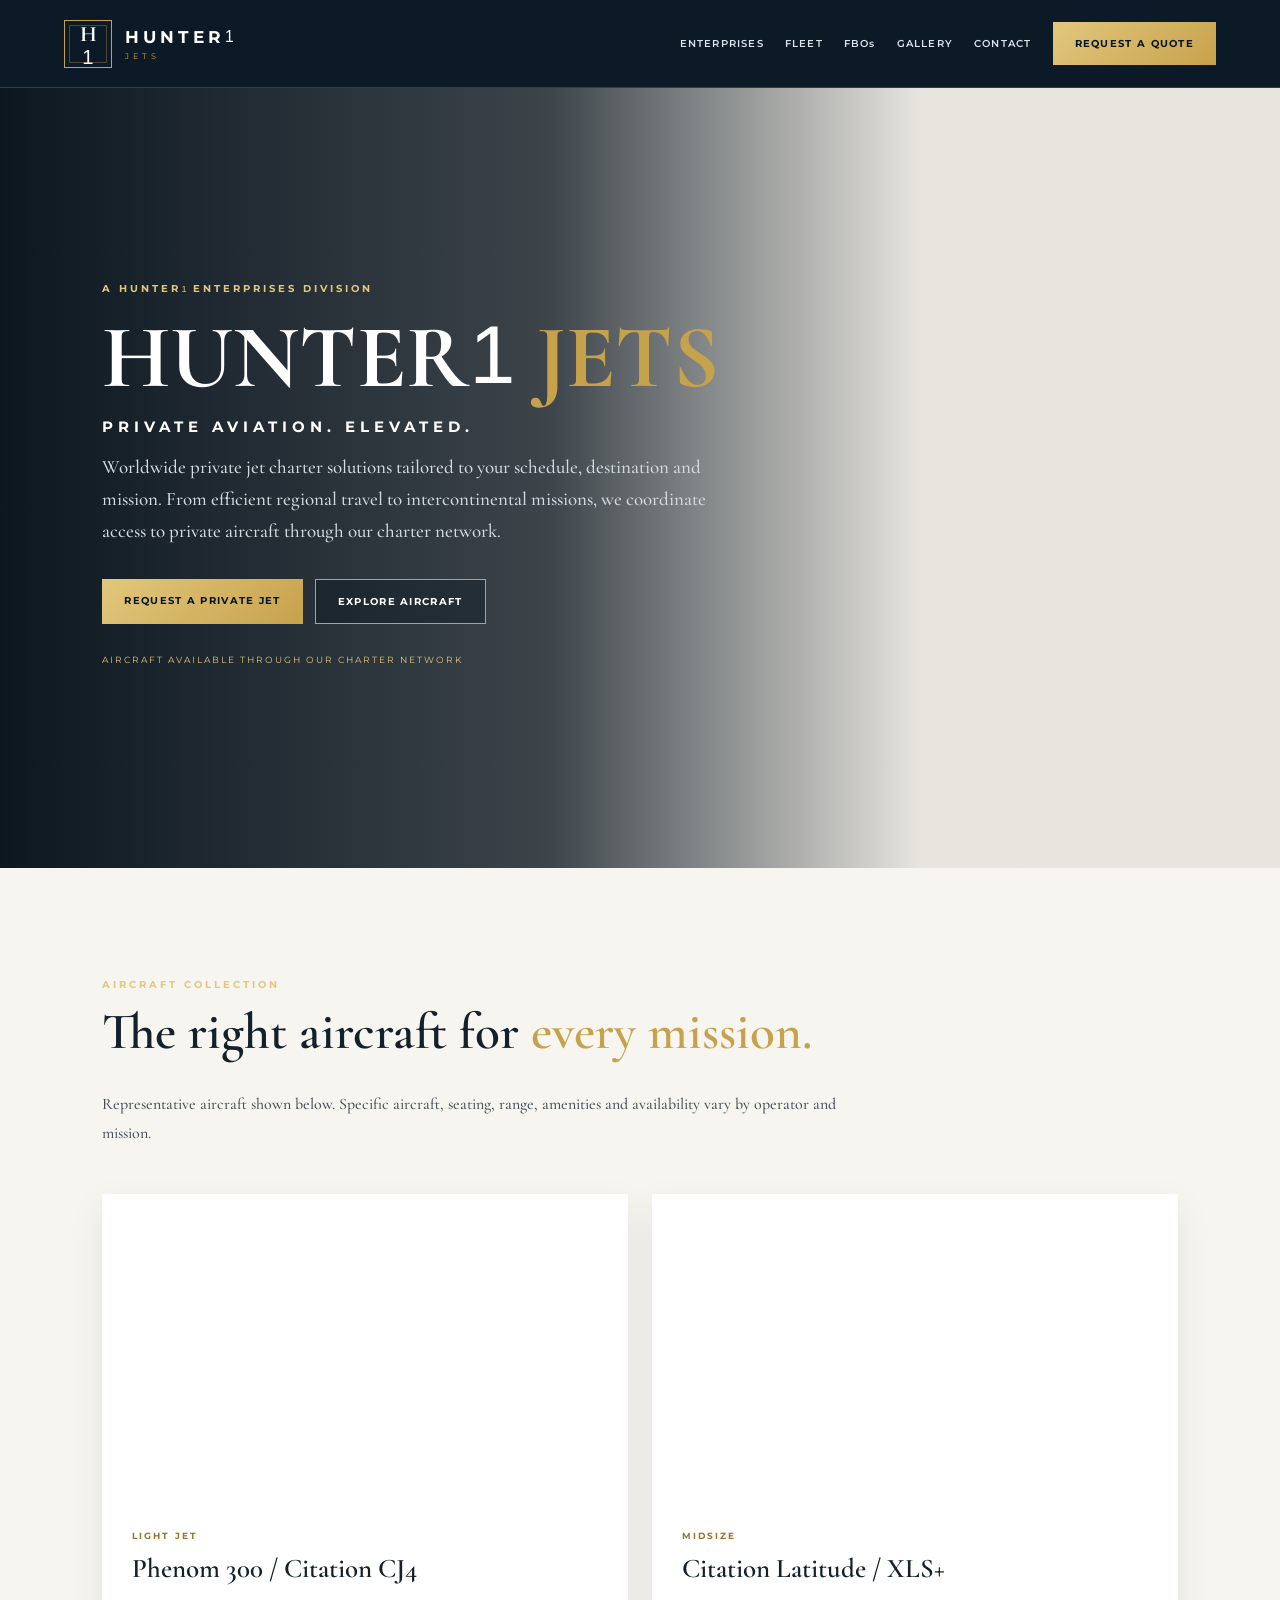
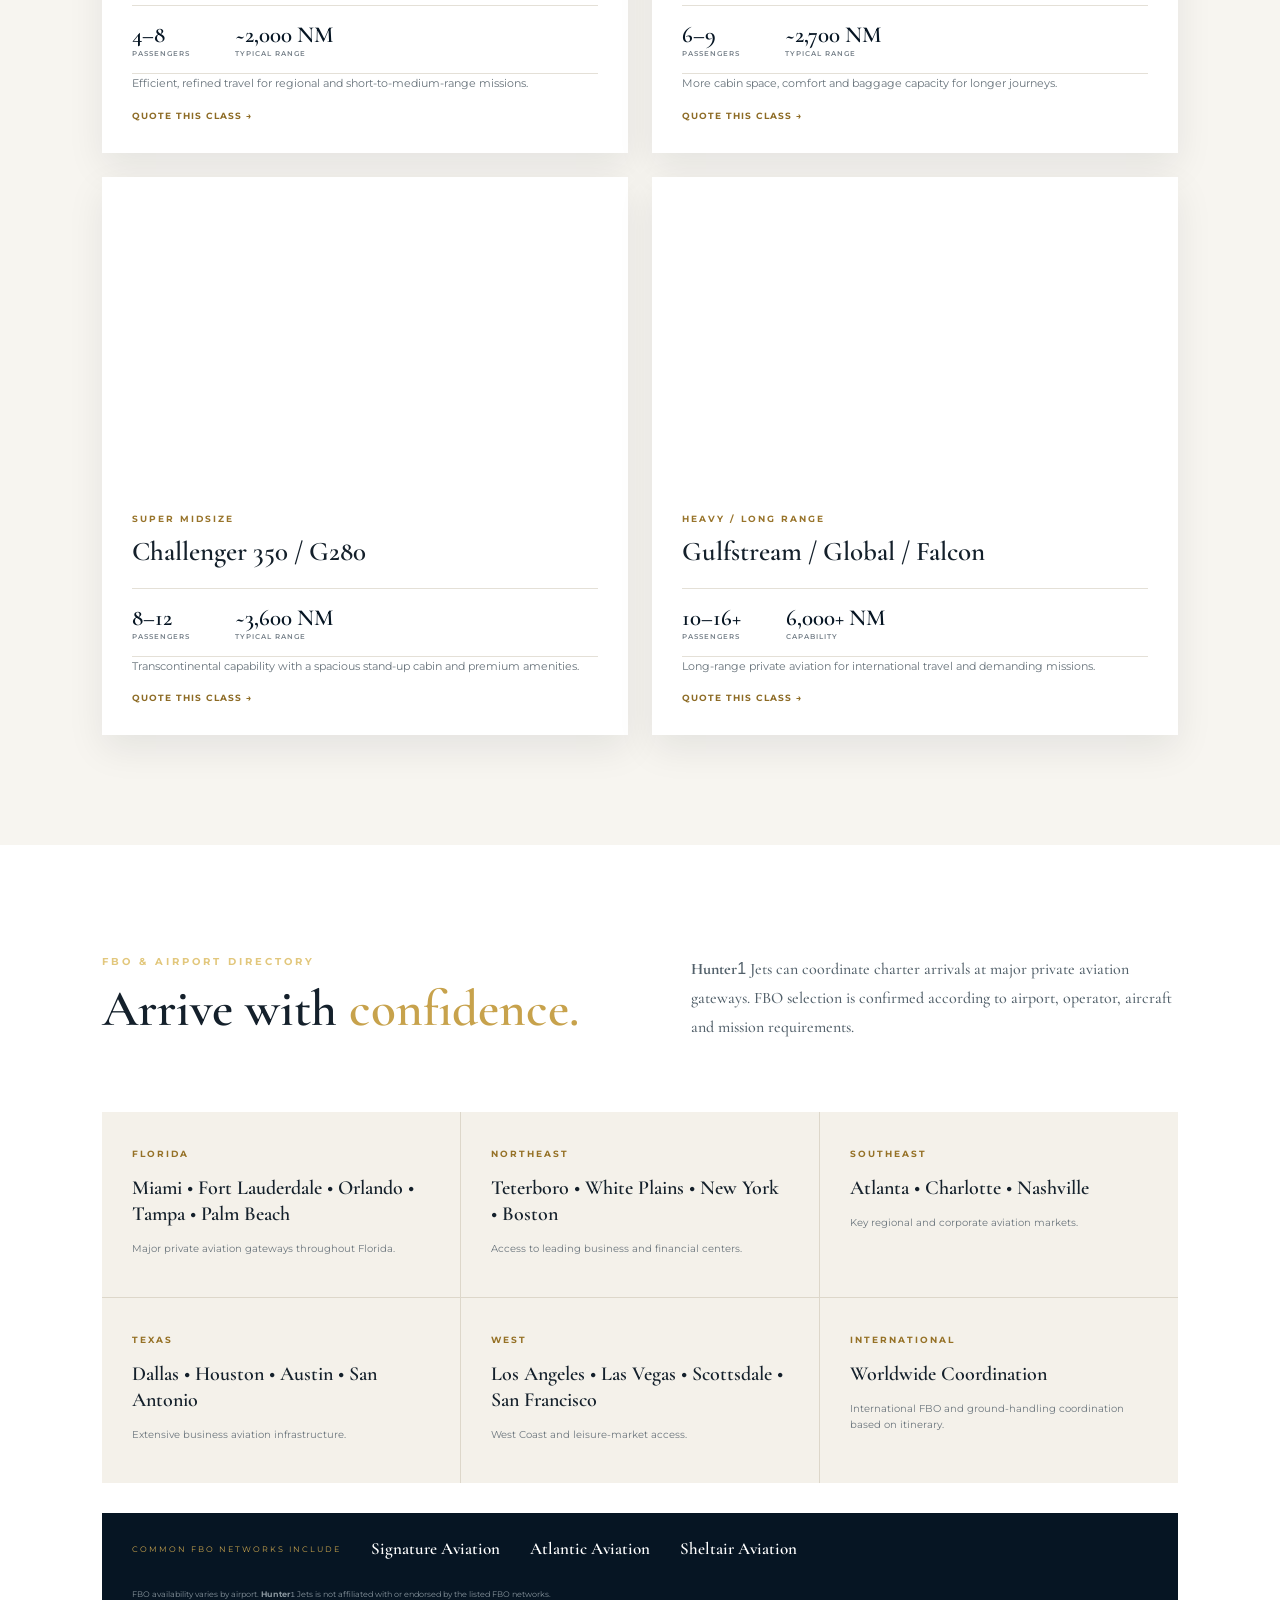
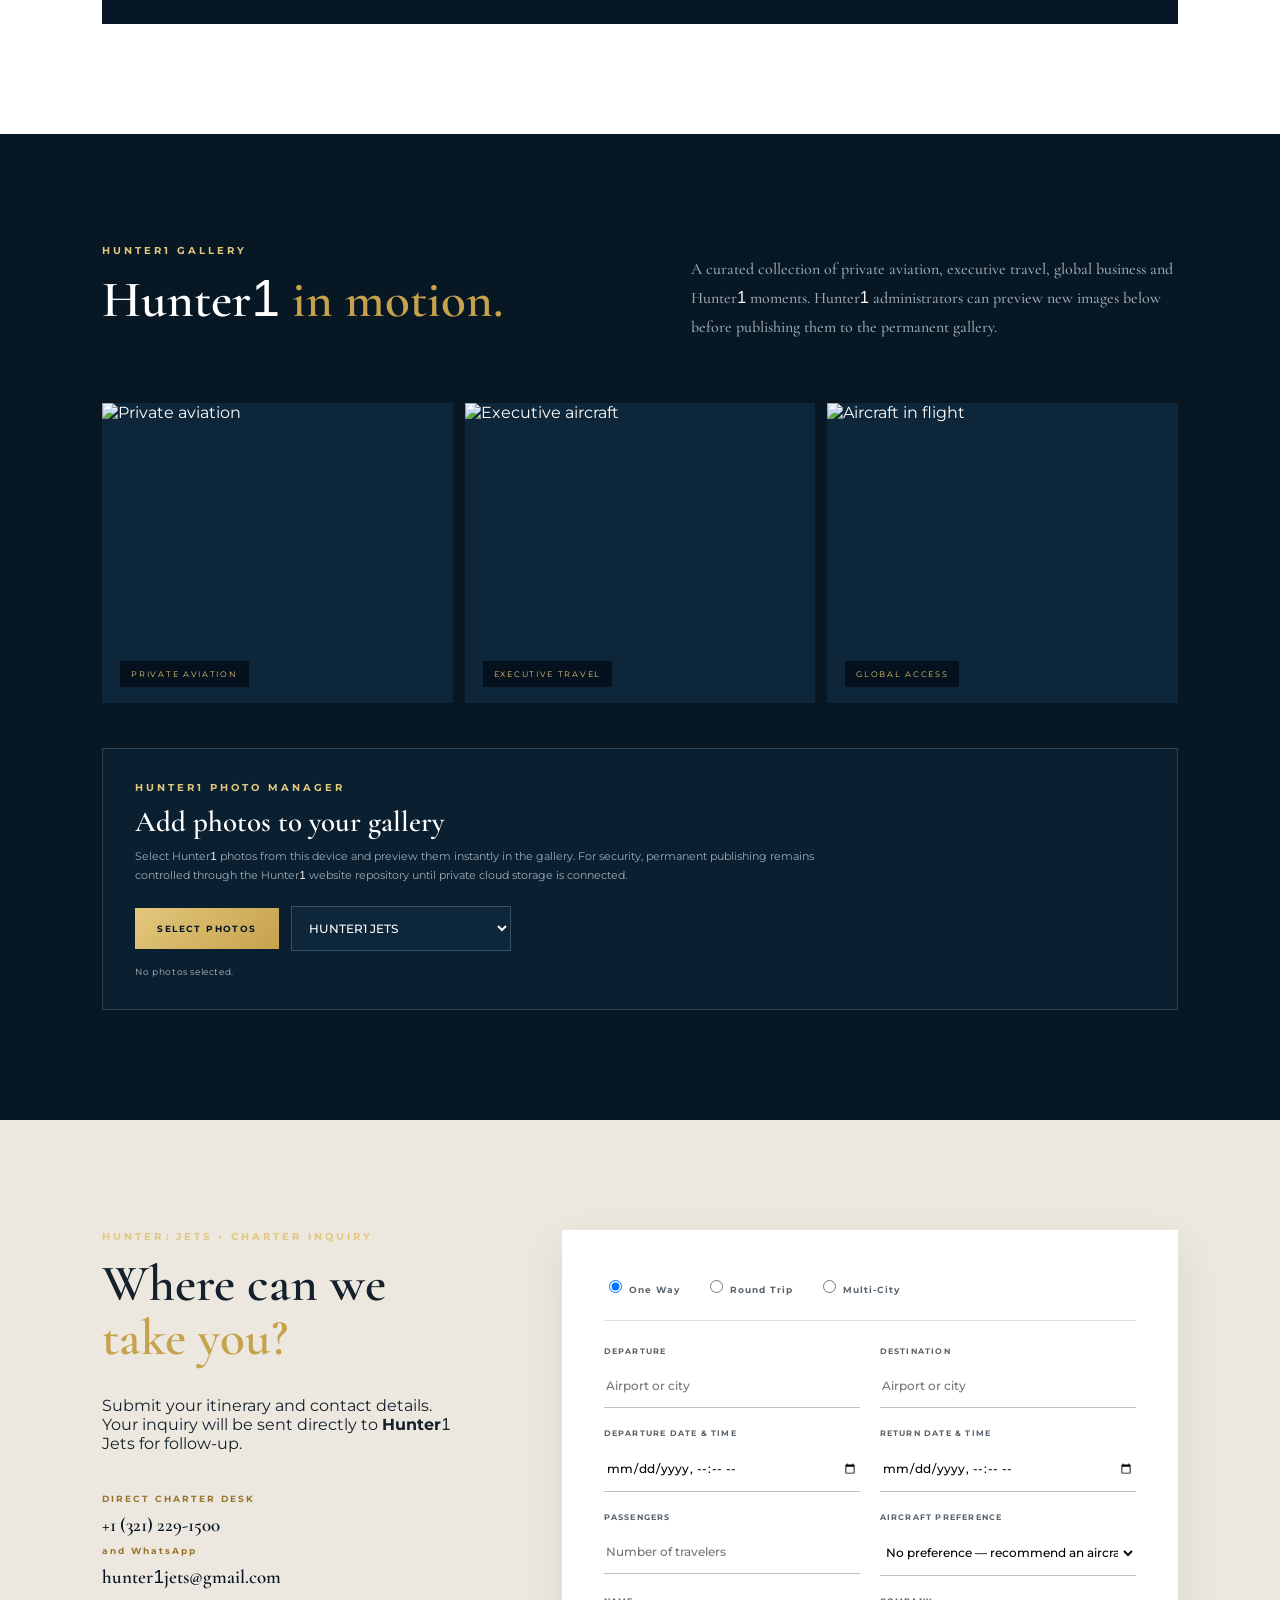
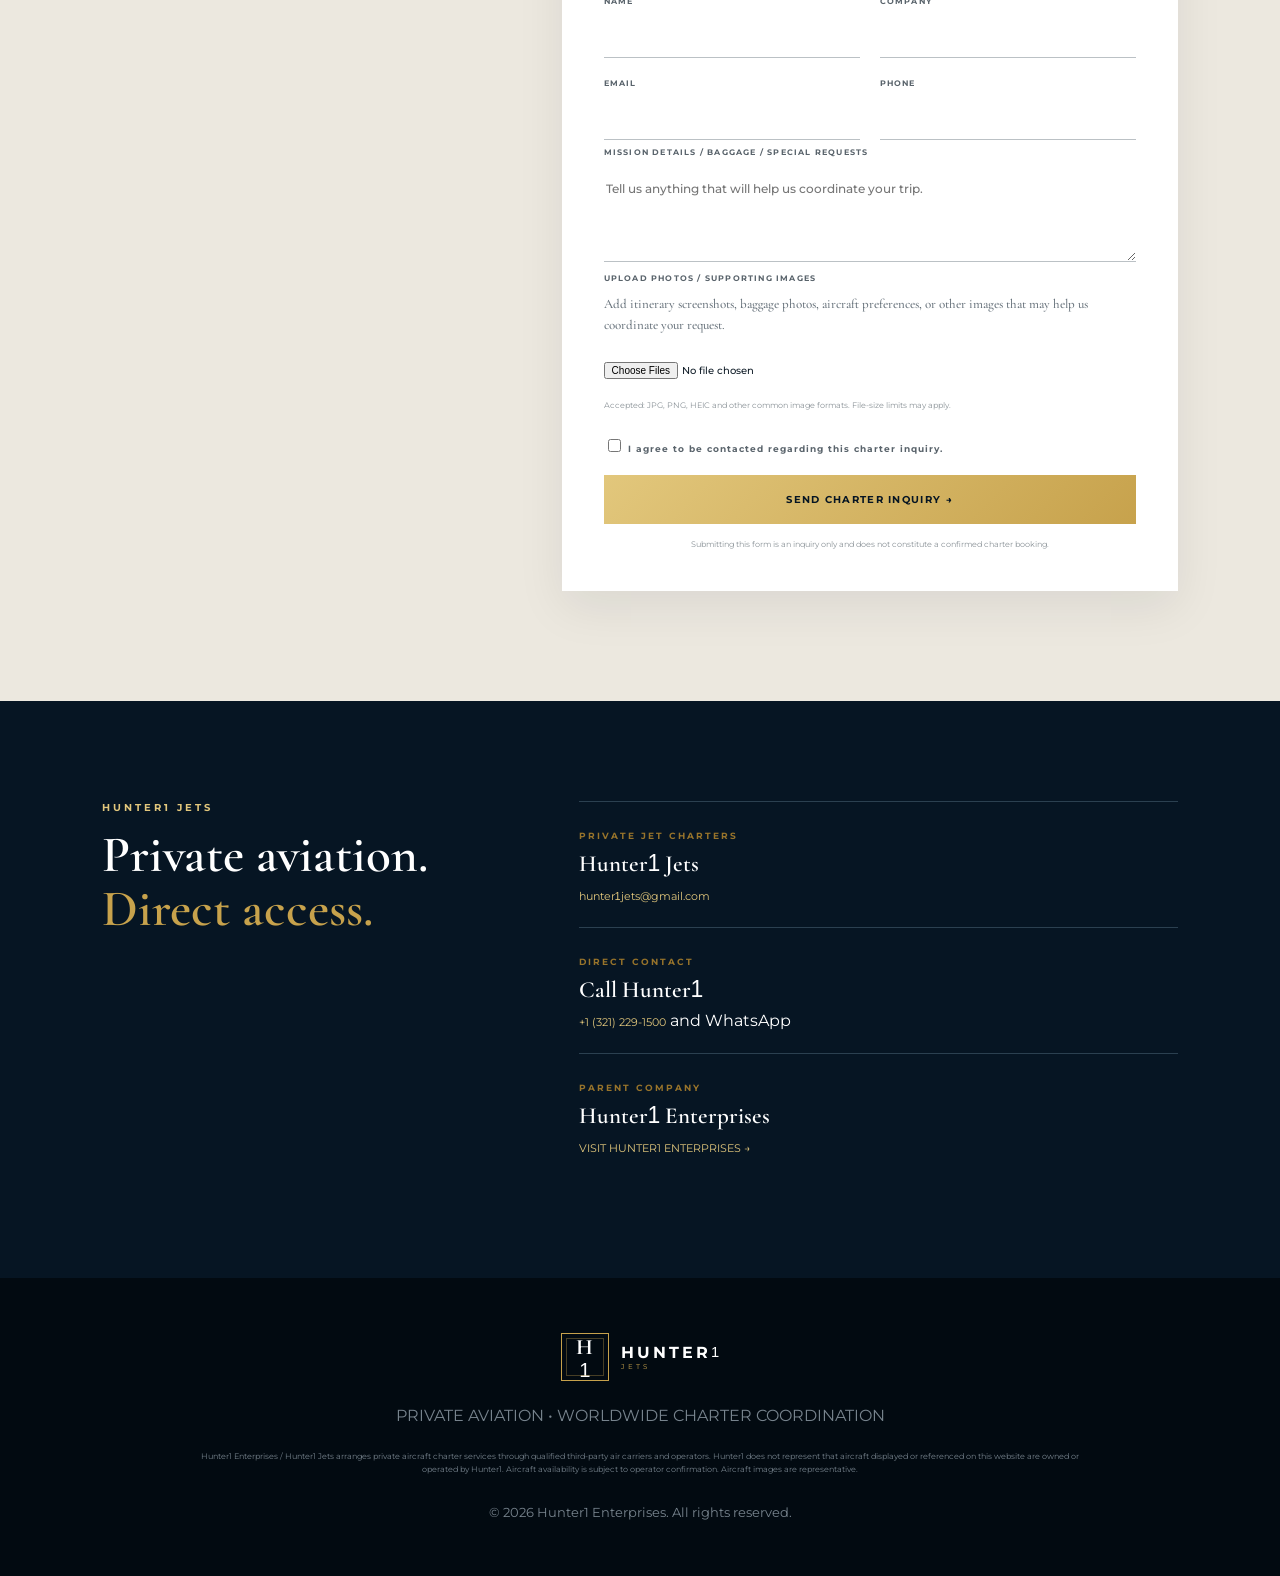
==== commit 220da5d2: "Configure charter quote form delivery to Hunter1 Jets Gmail" ====
--- a/jets.html
+++ b/jets.html
@@ -7,8 +7,8 @@
 <article><div class="aircraft-img super"></div><div class="aircraft-body"><span>SUPER MIDSIZE</span><h3>Challenger 350 / G280</h3><div class="specs"><b>8–12<small>PASSENGERS</small></b><b>~3,600 NM<small>TYPICAL RANGE</small></b></div><p>Transcontinental capability with a spacious stand-up cabin and premium amenities.</p><a href="#quote" data-aircraft="Super Midsize Jet">QUOTE THIS CLASS →</a></div></article>
 <article><div class="aircraft-img heavy"></div><div class="aircraft-body"><span>HEAVY / LONG RANGE</span><h3>Gulfstream / Global / Falcon</h3><div class="specs"><b>10–16+<small>PASSENGERS</small></b><b>6,000+ NM<small>CAPABILITY</small></b></div><p>Long-range private aviation for international travel and demanding missions.</p><a href="#quote" data-aircraft="Heavy / Long Range">QUOTE THIS CLASS →</a></div></article></div></section>
 <section id="fbos" class="section fbo"><div class="fbo-head"><div><p class="eyebrow">FBO & AIRPORT DIRECTORY</p><h2>Arrive with <em>confidence.</em></h2></div><p><strong class="hunter-name">Hunter<span class="body-one">1</span></strong> Jets can coordinate charter arrivals at major private aviation gateways. FBO selection is confirmed according to airport, operator, aircraft and mission requirements.</p></div><div class="fbo-grid"><article><b>FLORIDA</b><h3>Miami • Fort Lauderdale • Orlando • Tampa • Palm Beach</h3><p>Major private aviation gateways throughout Florida.</p></article><article><b>NORTHEAST</b><h3>Teterboro • White Plains • New York • Boston</h3><p>Access to leading business and financial centers.</p></article><article><b>SOUTHEAST</b><h3>Atlanta • Charlotte • Nashville</h3><p>Key regional and corporate aviation markets.</p></article><article><b>TEXAS</b><h3>Dallas • Houston • Austin • San Antonio</h3><p>Extensive business aviation infrastructure.</p></article><article><b>WEST</b><h3>Los Angeles • Las Vegas • Scottsdale • San Francisco</h3><p>West Coast and leisure-market access.</p></article><article><b>INTERNATIONAL</b><h3>Worldwide Coordination</h3><p>International FBO and ground-handling coordination based on itinerary.</p></article></div><div class="fbo-networks"><span>COMMON FBO NETWORKS INCLUDE</span><b>Signature Aviation</b><b>Atlantic Aviation</b><b>Sheltair Aviation</b><small>FBO availability varies by airport. <strong class="hunter-name">Hunter<span class="body-one">1</span></strong> Jets is not affiliated with or endorsed by the listed FBO networks.</small></div></section>
-<section id="gallery" class="section gallery"><div class="gallery-head"><div><p class="eyebrow">HUNTER1 GALLERY</p><h2>Hunter<span class="body-one">1</span> <em>in motion.</em></h2></div><p>A curated collection of private aviation, executive travel, global business and Hunter<span class="body-one">1</span> moments. Hunter<span class="body-one">1</span> administrators can preview new images below before publishing them to the permanent gallery.</p></div><div id="galleryGrid" class="gallery-grid"><figure><img src="https://images.unsplash.com/photo-1540962351504-03099e0a754b?auto=format&fit=crop&w=1200&q=85" alt="Private aviation"><figcaption>PRIVATE AVIATION</figcaption></figure><figure><img src="https://images.unsplash.com/photo-1569154941061-e231b4725ef1?auto=format&fit=crop&w=1200&q=85" alt="Executive aircraft"><figcaption>EXECUTIVE TRAVEL</figcaption></figure><figure><img src="https://images.unsplash.com/photo-1436491865332-7a61a109cc05?auto=format&fit=crop&w=1200&q=85" alt="Aircraft in flight"><figcaption>GLOBAL ACCESS</figcaption></figure></div><div class="admin-upload"><p class="eyebrow">HUNTER1 PHOTO MANAGER</p><h3>Add photos to your gallery</h3><p>Select Hunter<span class="body-one">1</span> photos from this device and preview them instantly in the gallery. For security, permanent publishing remains controlled through the Hunter<span class="body-one">1</span> website repository until private cloud storage is connected.</p><div class="upload-controls"><label class="upload-btn" for="hunterGalleryUpload">SELECT PHOTOS</label><input id="hunterGalleryUpload" type="file" accept="image/*" multiple hidden><select id="galleryCategory"><option>HUNTER1 JETS</option><option>AIRCRAFT</option><option>EXECUTIVE TRAVEL</option><option>GLOBAL BUSINESS</option><option>EVENTS</option><option>FEATURED</option></select></div><div id="uploadStatus" class="upload-status">No photos selected.</div></div></section><section id="quote" class="quote section"><div class="quote-intro"><p class="eyebrow">HUNTER<span class="one">1</span> JETS • CHARTER INQUIRY</p><h2>Where can we <em>take you?</em></h2><p>Submit your itinerary and contact details. Your inquiry will be sent directly to <strong class="hunter-name">Hunter<span class="body-one">1</span></strong> Jets for follow-up.</p><div class="direct"><span>DIRECT CHARTER DESK</span><a href="tel:+13212291500">+1 (321) 229-1500</a> <span class="whatsapp-label">and WhatsApp</span><a class="contact-email" href="mailto:hunter1jets@gmail.com">info@hunter<span class="email-one">1</span>jets.com</a></div></div>
-<form id="charterForm" action="https://formsubmit.co/hunter1jets@gmail.com" method="POST"><input type="hidden" name="_subject" value="New <strong class="hunter-name">Hunter<span class="body-one">1</span></strong> Jets Charter Inquiry"><input type="hidden" name="_template" value="table"><input type="text" name="_honey" class="hide" tabindex="-1" autocomplete="off"><div class="triptype"><label><input type="radio" name="Trip Type" value="One Way" checked> One Way</label><label><input type="radio" name="Trip Type" value="Round Trip"> Round Trip</label><label><input type="radio" name="Trip Type" value="Multi-City"> Multi-City</label></div><div class="formgrid"><label>DEPARTURE<input name="Departure" placeholder="Airport or city" required></label><label>DESTINATION<input name="Destination" placeholder="Airport or city" required></label><label>DEPARTURE DATE & TIME<input type="datetime-local" name="Departure Date" required></label><label>RETURN DATE & TIME<input type="datetime-local" name="Return Date"></label><label>PASSENGERS<input type="number" min="1" name="Passengers" placeholder="Number of travelers" required></label><label>AIRCRAFT PREFERENCE<select id="aircraftSelect" name="Aircraft Preference"><option value="No preference">No preference — recommend an aircraft</option><option>Light Jet</option><option>Midsize Jet</option><option>Super Midsize Jet</option><option>Heavy / Long Range</option></select></label><label>NAME<input name="Name" required></label><label>COMPANY<input name="Company"></label><label>EMAIL<input type="email" name="Email" required></label><label>PHONE<input type="tel" name="Phone" required></label></div><label>MISSION DETAILS / BAGGAGE / SPECIAL REQUESTS<textarea name="Details" placeholder="Tell us anything that will help us coordinate your trip."></textarea></label><div class="upload-box"><label for="photoUpload">UPLOAD PHOTOS / SUPPORTING IMAGES</label><p>Add itinerary screenshots, baggage photos, aircraft preferences, or other images that may help us coordinate your request.</p><input id="photoUpload" class="file-input" type="file" name="attachment" accept="image/*" multiple><small>Accepted: JPG, PNG, HEIC and other common image formats. File-size limits may apply.</small></div><label class="consent"><input type="checkbox" required> I agree to be contacted regarding this charter inquiry.</label><button class="btn submit" type="submit">SEND CHARTER INQUIRY →</button><p class="formnote">Submitting this form is an inquiry only and does not constitute a confirmed charter booking.</p></form></section>
-<section id="contact" class="contact"><div><p class="eyebrow">HUNTER1 JETS</p><h2>Private aviation.<br><em>Direct access.</em></h2></div><div class="contact-cards"><article><span>PRIVATE JET CHARTERS</span><h3>Hunter<span class="body-one">1</span> Jets</h3><a class="contact-email" href="mailto:hunter1jets@gmail.com">info@hunter<span class="email-one">1</span>jets.com</a></article><article><span>DIRECT CONTACT</span><h3>Call Hunter<span class="body-one">1</span></h3><a href="tel:+13212291500">+1 (321) 229-1500</a> <span class="whatsapp-label">and WhatsApp</span></article><article><span>PARENT COMPANY</span><h3>Hunter<span class="body-one">1</span> Enterprises</h3><a href="index.html">VISIT HUNTER1 ENTERPRISES →</a></article></div></section></main>
+<section id="gallery" class="section gallery"><div class="gallery-head"><div><p class="eyebrow">HUNTER1 GALLERY</p><h2>Hunter<span class="body-one">1</span> <em>in motion.</em></h2></div><p>A curated collection of private aviation, executive travel, global business and Hunter<span class="body-one">1</span> moments. Hunter<span class="body-one">1</span> administrators can preview new images below before publishing them to the permanent gallery.</p></div><div id="galleryGrid" class="gallery-grid"><figure><img src="https://images.unsplash.com/photo-1540962351504-03099e0a754b?auto=format&fit=crop&w=1200&q=85" alt="Private aviation"><figcaption>PRIVATE AVIATION</figcaption></figure><figure><img src="https://images.unsplash.com/photo-1569154941061-e231b4725ef1?auto=format&fit=crop&w=1200&q=85" alt="Executive aircraft"><figcaption>EXECUTIVE TRAVEL</figcaption></figure><figure><img src="https://images.unsplash.com/photo-1436491865332-7a61a109cc05?auto=format&fit=crop&w=1200&q=85" alt="Aircraft in flight"><figcaption>GLOBAL ACCESS</figcaption></figure></div><div class="admin-upload"><p class="eyebrow">HUNTER1 PHOTO MANAGER</p><h3>Add photos to your gallery</h3><p>Select Hunter<span class="body-one">1</span> photos from this device and preview them instantly in the gallery. For security, permanent publishing remains controlled through the Hunter<span class="body-one">1</span> website repository until private cloud storage is connected.</p><div class="upload-controls"><label class="upload-btn" for="hunterGalleryUpload">SELECT PHOTOS</label><input id="hunterGalleryUpload" type="file" accept="image/*" multiple hidden><select id="galleryCategory"><option>HUNTER1 JETS</option><option>AIRCRAFT</option><option>EXECUTIVE TRAVEL</option><option>GLOBAL BUSINESS</option><option>EVENTS</option><option>FEATURED</option></select></div><div id="uploadStatus" class="upload-status">No photos selected.</div></div></section><section id="quote" class="quote section"><div class="quote-intro"><p class="eyebrow">HUNTER<span class="one">1</span> JETS • CHARTER INQUIRY</p><h2>Where can we <em>take you?</em></h2><p>Submit your itinerary and contact details. Your inquiry will be sent directly to <strong class="hunter-name">Hunter<span class="body-one">1</span></strong> Jets for follow-up.</p><div class="direct"><span>DIRECT CHARTER DESK</span><a href="tel:+13212291500">+1 (321) 229-1500</a> <span class="whatsapp-label">and WhatsApp</span><a class="contact-email" href="mailto:hunter1jets@gmail.com">hunter<span class="email-one">1</span>jets@gmail.com</a></div></div>
+<form id="charterForm" action="https://formsubmit.co/hunter1jets@gmail.com" method="POST" enctype="multipart/form-data"><input type="hidden" name="_subject" value="New Hunter1 Jets Charter Inquiry"><input type="hidden" name="_template" value="table"><input type="text" name="_honey" class="hide" tabindex="-1" autocomplete="off"><div class="triptype"><label><input type="radio" name="Trip Type" value="One Way" checked> One Way</label><label><input type="radio" name="Trip Type" value="Round Trip"> Round Trip</label><label><input type="radio" name="Trip Type" value="Multi-City"> Multi-City</label></div><div class="formgrid"><label>DEPARTURE<input name="Departure" placeholder="Airport or city" required></label><label>DESTINATION<input name="Destination" placeholder="Airport or city" required></label><label>DEPARTURE DATE & TIME<input type="datetime-local" name="Departure Date" required></label><label>RETURN DATE & TIME<input type="datetime-local" name="Return Date"></label><label>PASSENGERS<input type="number" min="1" name="Passengers" placeholder="Number of travelers" required></label><label>AIRCRAFT PREFERENCE<select id="aircraftSelect" name="Aircraft Preference"><option value="No preference">No preference — recommend an aircraft</option><option>Light Jet</option><option>Midsize Jet</option><option>Super Midsize Jet</option><option>Heavy / Long Range</option></select></label><label>NAME<input name="Name" required></label><label>COMPANY<input name="Company"></label><label>EMAIL<input type="email" name="Email" required></label><label>PHONE<input type="tel" name="Phone" required></label></div><label>MISSION DETAILS / BAGGAGE / SPECIAL REQUESTS<textarea name="Details" placeholder="Tell us anything that will help us coordinate your trip."></textarea></label><div class="upload-box"><label for="photoUpload">UPLOAD PHOTOS / SUPPORTING IMAGES</label><p>Add itinerary screenshots, baggage photos, aircraft preferences, or other images that may help us coordinate your request.</p><input id="photoUpload" class="file-input" type="file" name="attachment" accept="image/*" multiple><small>Accepted: JPG, PNG, HEIC and other common image formats. File-size limits may apply.</small></div><label class="consent"><input type="checkbox" required> I agree to be contacted regarding this charter inquiry.</label><button class="btn submit" type="submit">SEND CHARTER INQUIRY →</button><p class="formnote">Submitting this form is an inquiry only and does not constitute a confirmed charter booking.</p></form></section>
+<section id="contact" class="contact"><div><p class="eyebrow">HUNTER1 JETS</p><h2>Private aviation.<br><em>Direct access.</em></h2></div><div class="contact-cards"><article><span>PRIVATE JET CHARTERS</span><h3>Hunter<span class="body-one">1</span> Jets</h3><a class="contact-email" href="mailto:hunter1jets@gmail.com">hunter<span class="email-one">1</span>jets@gmail.com</a></article><article><span>DIRECT CONTACT</span><h3>Call Hunter<span class="body-one">1</span></h3><a href="tel:+13212291500">+1 (321) 229-1500</a> <span class="whatsapp-label">and WhatsApp</span></article><article><span>PARENT COMPANY</span><h3>Hunter<span class="body-one">1</span> Enterprises</h3><a href="index.html">VISIT HUNTER1 ENTERPRISES →</a></article></div></section></main>
 <footer><div class="footerbrand"><span class="mark">H<span class="one">1</span></span><div><b>HUNTER<span class="one">1</span></b><small>JETS</small></div></div><p>PRIVATE AVIATION • WORLDWIDE CHARTER COORDINATION</p><p class="legal">Hunter1 Enterprises / Hunter1 Jets arranges private aircraft charter services through qualified third-party air carriers and operators. Hunter1 does not represent that aircraft displayed or referenced on this website are owned or operated by Hunter1. Aircraft availability is subject to operator confirmation. Aircraft images are representative.</p><small>© 2026 Hunter1 Enterprises. All rights reserved.</small></footer>
 <script>document.querySelector('.menu').onclick=()=>document.querySelector('nav').classList.toggle('open');document.querySelectorAll('[data-aircraft]').forEach(a=>a.onclick=()=>{document.querySelector('#aircraftSelect').value=a.dataset.aircraft});document.querySelectorAll('nav a').forEach(a=>a.onclick=()=>document.querySelector('nav').classList.remove('open'));const gu=document.querySelector('#hunterGalleryUpload');if(gu){gu.addEventListener('change',e=>{const files=[...e.target.files];const grid=document.querySelector('#galleryGrid');const cat=document.querySelector('#galleryCategory').value;document.querySelector('#uploadStatus').textContent=files.length?files.length+' photo'+(files.length>1?'s':'')+' ready for preview.':'No photos selected.';files.forEach(file=>{const url=URL.createObjectURL(file);const fig=document.createElement('figure');fig.className='preview-photo';fig.innerHTML='<img alt="Hunter1 uploaded preview"><figcaption></figcaption>';fig.querySelector('img').src=url;fig.querySelector('figcaption').textContent=cat+' • PREVIEW';grid.prepend(fig)})})}</script></body></html>
--- a/styles.css
+++ b/styles.css
@@ -1 +1,3 @@
-:root{--ink:#061523;--ink2:#0a2236;--gold:#c7a24c;--gold2:#e2c77c;--ivory:#f4f1ea;--white:#fff;--muted:#9eabb5;--line:#d8d3c8}*{box-sizing:border-box}html{scroll-behavior:smooth}body{margin:0;background:var(--ivory);color:#14202b;font-family:Montserrat,Arial,sans-serif}h1,h2,h3,p{margin-top:0}em{font-style:normal;color:var(--gold)}a{color:inherit}header{height:88px;padding:0 5vw;background:rgba(5,18,31,.97);display:flex;align-items:center;justify-content:space-between;position:sticky;top:0;z-index:20;border-bottom:1px solid rgba(199,162,76,.25)}.brand{display:flex;align-items:center;text-decoration:none;color:white}.mark{width:48px;height:48px;border:1px solid var(--gold);display:grid;place-items:center;font:700 22px 'Cormorant Garamond';color:white;position:relative}.mark:after{content:"";position:absolute;inset:4px;border:1px solid rgba(199,162,76,.35)}.mark span{color:var(--gold)}.wordmark{display:flex;flex-direction:column;margin-left:13px;letter-spacing:4px}.wordmark b{font-size:17px}.wordmark small{font-size:8px;color:var(--gold);margin-top:4px}nav{display:flex;align-items:center;gap:21px}nav a{font-size:10px;letter-spacing:1.2px;text-decoration:none;color:#dce3e8;font-weight:600}.gold,.btn{background:linear-gradient(135deg,var(--gold2),var(--gold));color:var(--ink)!important;padding:15px 22px;border:0;text-decoration:none;font:700 10px Montserrat;letter-spacing:1.3px;display:inline-block;cursor:pointer}.menu{display:none;background:none;border:0;color:var(--gold);font-size:24px}.hero{min-height:calc(100vh - 88px);position:relative;display:flex;align-items:center;padding:8vw;color:white;background:linear-gradient(90deg,rgba(3,14,24,.97) 0%,rgba(3,14,24,.83) 43%,rgba(3,14,24,.24) 72%),url('https://images.unsplash.com/photo-1540962351504-03099e0a754b?auto=format&fit=crop&w=2400&q=90') center/cover}.hero:after{content:"";position:absolute;inset:0;background:linear-gradient(0deg,rgba(2,10,17,.55),transparent 35%);pointer-events:none}.hero-copy{position:relative;z-index:2;max-width:870px}.eyebrow{color:var(--gold2);font-size:10px;letter-spacing:3px;font-weight:700}.hero h1{font:700 clamp(58px,7vw,100px)/.8 'Cormorant Garamond';letter-spacing:1px;margin:27px 0 25px}.hero h1 em{display:inline-block}.rule{height:1px;width:90px;background:var(--gold);margin:25px 0}.hero h2{font-size:17px;letter-spacing:6px;margin-bottom:20px}.lead{font:500 21px/1.6 'Cormorant Garamond';color:#d9e0e5}.actions{display:flex;gap:12px;margin-top:32px}.ghost{background:rgba(5,18,31,.35)!important;color:white!important;border:1px solid var(--gold)}.scroll{position:absolute;z-index:3;bottom:30px;right:5vw;color:#c8d0d7;text-decoration:none;font-size:9px;letter-spacing:2px}.credentials{background:var(--gold);color:var(--ink);display:flex;justify-content:space-around;align-items:center;gap:20px;padding:18px 5%;font-size:9px;letter-spacing:1.4px;font-weight:700}.credentials b{font:700 22px 'Cormorant Garamond'}.section{padding:110px 8%}.intro{display:grid;grid-template-columns:1.1fr .9fr;gap:8vw;align-items:start}.section h2,.privacy h2,.contact h2{font:600 clamp(38px,4vw,58px)/1.05 'Cormorant Garamond';margin:15px 0 30px}.prose p,.sub{font:500 16px/1.85 'Cormorant Garamond';color:#46515a}.textlink{color:#8d6b25;text-decoration:none;font-size:10px;letter-spacing:1.5px;font-weight:700}.ink{background:var(--ink);color:white}.service-grid{display:grid;grid-template-columns:repeat(3,1fr);border:1px solid #263c4d}.service-grid article{padding:38px;border-right:1px solid #263c4d;border-bottom:1px solid #263c4d;min-height:230px}.service-grid span{font:600 25px 'Cormorant Garamond';color:var(--gold)}.service-grid h3{font:600 23px 'Cormorant Garamond';margin-top:24px}.service-grid p{color:var(--muted);font-size:12px;line-height:1.8}.industry-grid{display:grid;grid-template-columns:repeat(3,1fr);border-top:1px solid var(--line)}.industry-grid div{padding:27px 8px;border-bottom:1px solid var(--line);font:600 15px 'Cormorant Garamond';letter-spacing:.7px}.process{background:#0b1e2e;color:white;padding:65px 8%}.process-row{display:flex;align-items:center;justify-content:space-between}.process-row span{font:600 32px 'Cormorant Garamond';color:var(--gold)}.process-row small{display:block;color:white;font:600 9px Montserrat;letter-spacing:1.3px;margin-top:7px}.process-row i{color:#526676}.jet-hero{min-height:780px;padding:8vw;display:flex;align-items:center;color:white;background:linear-gradient(90deg,rgba(3,14,24,.96) 0%,rgba(3,14,24,.76) 43%,rgba(3,14,24,.05) 72%),url('https://images.unsplash.com/photo-1569154941061-e231b4725ef1?auto=format&fit=crop&w=2400&q=90') center/cover}.jet-copy{max-width:650px}.jet-copy h2{font:700 clamp(58px,7vw,92px)/.9 'Cormorant Garamond';margin:18px 0}.jet-copy h3{font-size:15px;letter-spacing:5px}.jet-copy>p:not(.eyebrow,.network){font:500 19px/1.7 'Cormorant Garamond';color:#d3dce2}.network{margin-top:30px;color:var(--gold2);font-size:9px;letter-spacing:2px}.fleet-section{background:#f7f5f0}.fleet-section>.sub{max-width:750px}.fleet-grid{display:grid;grid-template-columns:repeat(2,1fr);gap:24px;margin-top:45px}.fleet-grid article{background:white;box-shadow:0 14px 35px rgba(8,24,37,.08)}.aircraft-img{height:300px;background-size:cover;background-position:center}.aircraft-img.light{background-image:url('https://images.unsplash.com/photo-1556388158-158ea5ccacbd?auto=format&fit=crop&w=1200&q=85')}.aircraft-img.mid{background-image:url('https://images.unsplash.com/photo-1474302770737-173ee21bab63?auto=format&fit=crop&w=1200&q=85')}.aircraft-img.super{background-image:url('https://images.unsplash.com/photo-1542296332-2e4473faf563?auto=format&fit=crop&w=1200&q=85')}.aircraft-img.heavy{background-image:url('https://images.unsplash.com/photo-1436491865332-7a61a109cc05?auto=format&fit=crop&w=1200&q=85')}.aircraft-body{padding:30px}.aircraft-body>span,.direct span,.contact-cards span{font-size:9px;letter-spacing:2px;color:#98742b;font-weight:700}.aircraft-body h3{font:600 27px 'Cormorant Garamond';margin:9px 0 20px}.specs{display:flex;gap:45px;border-block:1px solid #e4e0d7;padding:15px 0}.specs b{font:600 23px 'Cormorant Garamond';color:var(--ink)}.specs small{display:block;font:600 7px Montserrat;letter-spacing:1px;color:#77818a}.aircraft-body p{font-size:11px;line-height:1.7;color:#68737b}.aircraft-body a{font-size:9px;letter-spacing:1px;color:#8d6b25;text-decoration:none;font-weight:700}.fbo{background:white}.fbo-head{display:grid;grid-template-columns:1fr 1fr;gap:8vw}.fbo-head>p{font:500 16px/1.8 'Cormorant Garamond';color:#52606a}.fbo-grid{display:grid;grid-template-columns:repeat(3,1fr);gap:1px;background:#ddd7ca;margin-top:45px}.fbo-grid article{background:var(--ivory);padding:30px;min-height:180px}.fbo-grid b{font-size:9px;letter-spacing:2px;color:#957126}.fbo-grid h3{font:600 20px/1.3 'Cormorant Garamond';margin:14px 0}.fbo-grid p{font-size:10px;line-height:1.6;color:#6d777e}.fbo-networks{margin-top:30px;padding:25px 30px;background:var(--ink);color:white;display:flex;gap:30px;align-items:center;flex-wrap:wrap}.fbo-networks span{font-size:8px;letter-spacing:2px;color:var(--gold)}.fbo-networks b{font:600 17px 'Cormorant Garamond'}.fbo-networks small{color:#87949d;font-size:8px;flex-basis:100%}.privacy{padding:110px 30% 110px 8%;background:linear-gradient(90deg,#061523 0%,#0b2438 100%);color:white}.privacy p:last-child{color:#aeb8bf;font:500 17px/1.8 'Cormorant Garamond'}.quote{display:grid;grid-template-columns:.75fr 1.25fr;gap:7vw;background:#ece8df}.quote-intro{position:sticky;top:130px;align-self:start}.direct{margin-top:40px;display:flex;flex-direction:column;gap:9px}.direct a{font:600 19px 'Cormorant Garamond';color:var(--ink);text-decoration:none}form{background:white;padding:42px;box-shadow:0 16px 45px rgba(8,24,37,.08)}.triptype{display:flex;gap:25px;padding-bottom:25px;margin-bottom:25px;border-bottom:1px solid #e2ded5}.triptype label,.consent{font-size:9px;letter-spacing:1px}.triptype input,.consent input{width:auto}.formgrid{display:grid;grid-template-columns:1fr 1fr;gap:20px}form label{font-size:8px;letter-spacing:1.2px;font-weight:700;color:#59636b}input,select,textarea{width:100%;margin-top:8px;padding:14px 2px;border:0;border-bottom:1px solid #bbc1c5;background:white;font:500 12px Montserrat;outline:none}textarea{height:95px;resize:vertical}.consent{display:block;margin:20px 0}.submit{width:100%;padding:18px}.formnote{text-align:center;color:#8a9297;font-size:8px;margin:15px 0 0}.hide{position:absolute;left:-9999px}.contact{padding:100px 8%;background:var(--ink);color:white;display:grid;grid-template-columns:1fr 1.5fr;gap:6vw}.contact-cards{display:grid;grid-template-columns:1fr;gap:1px}.contact-cards article{border-top:1px solid #2b4050;padding:22px 0}.contact-cards h3{font:600 23px 'Cormorant Garamond';margin:7px 0}.contact-cards a{color:var(--gold2);font-size:11px;text-decoration:none}footer{padding:55px 8%;background:#020a11;color:#77838d;text-align:center}.footerbrand{display:flex;justify-content:center;align-items:center;color:white;margin-bottom:25px}.footerbrand>div{display:flex;flex-direction:column;text-align:left;margin-left:12px;letter-spacing:3px}.footerbrand small{color:var(--gold);font-size:7px}.legal{max-width:900px;margin:25px auto;font-size:8px;line-height:1.7}@media(max-width:1050px){nav{gap:12px}nav a{font-size:8px}.service-grid{grid-template-columns:repeat(2,1fr)}}@media(max-width:800px){header{height:75px}.menu{display:block}nav{display:none;position:absolute;top:75px;left:0;right:0;background:var(--ink);padding:25px 6%;flex-direction:column;align-items:stretch}nav.open{display:flex}.hero{min-height:760px;padding:12vw 7%}.hero h2{font-size:12px;letter-spacing:3px}.credentials{display:none}.section{padding:80px 7%}.intro,.fbo-head,.quote,.contact{grid-template-columns:1fr}.service-grid,.industry-grid,.fbo-grid{grid-template-columns:1fr 1fr}.fleet-grid{grid-template-columns:1fr}.process-row{flex-wrap:wrap;gap:18px}.jet-hero{min-height:680px;padding:10vw 7%}.privacy{padding:80px 7%}.quote-intro{position:static}.contact{padding:80px 7%}.aircraft-img{height:250px}}@media(max-width:520px){.wordmark b{font-size:14px}.hero h1{font-size:55px}.actions{flex-direction:column;align-items:flex-start}.service-grid,.industry-grid,.fbo-grid,.formgrid{grid-template-columns:1fr}.process-row i{display:none}.process-row span{width:45%}.triptype{flex-direction:column;gap:12px}form{padding:25px}.fbo-networks{gap:15px}.jet-copy h2{font-size:55px}}.hunter-name{font-weight:700}.hunter-name .upload-box{margin:24px 0;padding:24px;border:1px dashed #a99b7b;background:#f8f6f1}.upload-box p{margin:9px 0 12px;font:500 13px/1.6 'Cormorant Garamond';color:#66717a}.upload-box small{display:block;margin-top:10px;color:#8a9297;font-size:8px;line-height:1.5}.file-input{border:0;margin:4px 0 0;padding:10px 0;font-size:10px}.gallery{background:#071724;color:#fff}.gallery-head{display:grid;grid-template-columns:1fr 1fr;gap:8vw;align-items:end}.gallery-head>p{font:500 16px/1.8 'Cormorant Garamond';color:#9caab4}.gallery-grid{display:grid;grid-template-columns:repeat(3,1fr);gap:12px;margin-top:45px}.gallery-grid figure{margin:0;position:relative;overflow:hidden;background:#0d2639;min-height:300px}.gallery-grid img{width:100%;height:100%;min-height:300px;object-fit:cover;display:block;transition:transform .5s ease}.gallery-grid figure:hover img{transform:scale(1.025)}.gallery-grid figcaption{position:absolute;left:18px;bottom:16px;padding:8px 11px;background:rgba(3,14,24,.78);color:#e2c77c;font-size:8px;letter-spacing:1.7px}.preview-photo{outline:1px solid #c7a24c}.admin-upload{margin-top:45px;border:1px solid #294154;padding:32px;background:#0a1f30}.admin-upload h3{font:600 29px 'Cormorant Garamond';margin:8px 0}.admin-upload>p:not(.eyebrow){max-width:720px;color:#9eabb5;font-size:11px;line-height:1.7}.upload-controls{display:flex;gap:12px;align-items:center;margin-top:22px}.upload-btn{background:linear-gradient(135deg,#e2c77c,#c7a24c);color:#061523;padding:15px 22px;font-size:9px;letter-spacing:1.4px;font-weight:700;cursor:pointer}.upload-controls select{width:auto;min-width:220px;margin:0;padding:13px;background:#0d2639;color:white;border:1px solid #385064}.upload-status{margin-top:15px;color:#aeb8bf;font-size:9px;letter-spacing:.6px}@media(max-width:800px){.gallery-head{grid-template-columns:1fr}.gallery-grid{grid-template-columns:1fr 1fr}}@media(max-width:520px){.gallery-grid{grid-template-columns:1fr}.upload-controls{align-items:stretch;flex-direction:column}.upload-controls select{width:100%}}.one{font-family:Arial,Helvetica,sans-serif!important;font-style:normal!important;font-weight:400!important;font-size:.92em!important;line-height:1!important;vertical-align:.04em!important;display:inline!important;transform:none!important;letter-spacing:0!important;color:inherit!important}.body-one{font-family:Arial,Helvetica,sans-serif!important;font-weight:400!important;font-style:normal!important;font-size:1em!important;line-height:inherit!important;vertical-align:baseline!important;letter-spacing:0!important;color:#fff!important}.email-one{font-family:Arial,Helvetica,sans-serif!important;font-size:1em!important;font-weight:400!important;font-style:normal!important;line-height:inherit!important;vertical-align:baseline!important;letter-spacing:0!important;color:inherit!important}.quote-intro .body-one{color:inherit!important}.quote .body-one,.quote-intro .body-one{color:#14202b!important}.intro .body-one{color:#14202b!important}.fbo .body-one{color:inherit!important}+:root{--ink:#061523;--ink2:#0a2236;--gold:#c7a24c;--gold2:#e2c77c;--ivory:#f4f1ea;--white:#fff;--muted:#9eabb5;--line:#d8d3c8}*{box-sizing:border-box}html{scroll-behavior:smooth}body{margin:0;background:var(--ivory);color:#14202b;font-family:Montserrat,Arial,sans-serif}h1,h2,h3,p{margin-top:0}em{font-style:normal;color:var(--gold)}a{color:inherit}header{height:88px;padding:0 5vw;background:rgba(5,18,31,.97);display:flex;align-items:center;justify-content:space-between;position:sticky;top:0;z-index:20;border-bottom:1px solid rgba(199,162,76,.25)}.brand{display:flex;align-items:center;text-decoration:none;color:white}.mark{width:48px;height:48px;border:1px solid var(--gold);display:grid;place-items:center;font:700 22px 'Cormorant Garamond';color:white;position:relative}.mark:after{content:"";position:absolute;inset:4px;border:1px solid rgba(199,162,76,.35)}.mark span{color:var(--gold)}.wordmark{display:flex;flex-direction:column;margin-left:13px;letter-spacing:4px}.wordmark b{font-size:17px}.wordmark small{font-size:8px;color:var(--gold);margin-top:4px}nav{display:flex;align-items:center;gap:21px}nav a{font-size:10px;letter-spacing:1.2px;text-decoration:none;color:#dce3e8;font-weight:600}.gold,.btn{background:linear-gradient(135deg,var(--gold2),var(--gold));color:var(--ink)!important;padding:15px 22px;border:0;text-decoration:none;font:700 10px Montserrat;letter-spacing:1.3px;display:inline-block;cursor:pointer}.menu{display:none;background:none;border:0;color:var(--gold);font-size:24px}.hero{min-height:calc(100vh - 88px);position:relative;display:flex;align-items:center;padding:8vw;color:white;background:linear-gradient(90deg,rgba(3,14,24,.97) 0%,rgba(3,14,24,.83) 43%,rgba(3,14,24,.24) 72%),url('https://images.unsplash.com/photo-1540962351504-03099e0a754b?auto=format&fit=crop&w=2400&q=90') center/cover}.hero:after{content:"";position:absolute;inset:0;background:linear-gradient(0deg,rgba(2,10,17,.55),transparent 35%);pointer-events:none}.hero-copy{position:relative;z-index:2;max-width:870px}.eyebrow{color:var(--gold2);font-size:10px;letter-spacing:3px;font-weight:700}.hero h1{font:700 clamp(58px,7vw,100px)/.8 'Cormorant Garamond';letter-spacing:1px;margin:27px 0 25px}.hero h1 em{display:inline-block}.rule{height:1px;width:90px;background:var(--gold);margin:25px 0}.hero h2{font-size:17px;letter-spacing:6px;margin-bottom:20px}.lead{font:500 21px/1.6 'Cormorant Garamond';color:#d9e0e5}.actions{display:flex;gap:12px;margin-top:32px}.ghost{background:rgba(5,18,31,.35)!important;color:white!important;border:1px solid var(--gold)}.scroll{position:absolute;z-index:3;bottom:30px;right:5vw;color:#c8d0d7;text-decoration:none;font-size:9px;letter-spacing:2px}.credentials{background:var(--gold);color:var(--ink);display:flex;justify-content:space-around;align-items:center;gap:20px;padding:18px 5%;font-size:9px;letter-spacing:1.4px;font-weight:700}.credentials b{font:700 22px 'Cormorant Garamond'}.section{padding:110px 8%}.intro{display:grid;grid-template-columns:1.1fr .9fr;gap:8vw;align-items:start}.section h2,.privacy h2,.contact h2{font:600 clamp(38px,4vw,58px)/1.05 'Cormorant Garamond';margin:15px 0 30px}.prose p,.sub{font:500 16px/1.85 'Cormorant Garamond';color:#46515a}.textlink{color:#8d6b25;text-decoration:none;font-size:10px;letter-spacing:1.5px;font-weight:700}.ink{background:var(--ink);color:white}.service-grid{display:grid;grid-template-columns:repeat(3,1fr);border:1px solid #263c4d}.service-grid article{padding:38px;border-right:1px solid #263c4d;border-bottom:1px solid #263c4d;min-height:230px}.service-grid span{font:600 25px 'Cormorant Garamond';color:var(--gold)}.service-grid h3{font:600 23px 'Cormorant Garamond';margin-top:24px}.service-grid p{color:var(--muted);font-size:12px;line-height:1.8}.industry-grid{display:grid;grid-template-columns:repeat(3,1fr);border-top:1px solid var(--line)}.industry-grid div{padding:27px 8px;border-bottom:1px solid var(--line);font:600 15px 'Cormorant Garamond';letter-spacing:.7px}.process{background:#0b1e2e;color:white;padding:65px 8%}.process-row{display:flex;align-items:center;justify-content:space-between}.process-row span{font:600 32px 'Cormorant Garamond';color:var(--gold)}.process-row small{display:block;color:white;font:600 9px Montserrat;letter-spacing:1.3px;margin-top:7px}.process-row i{color:#526676}.jet-hero{min-height:780px;padding:8vw;display:flex;align-items:center;color:white;background:linear-gradient(90deg,rgba(3,14,24,.96) 0%,rgba(3,14,24,.76) 43%,rgba(3,14,24,.05) 72%),url('https://images.unsplash.com/photo-1569154941061-e231b4725ef1?auto=format&fit=crop&w=2400&q=90') center/cover}.jet-copy{max-width:650px}.jet-copy h2{font:700 clamp(58px,7vw,92px)/.9 'Cormorant Garamond';margin:18px 0}.jet-copy h3{font-size:15px;letter-spacing:5px}.jet-copy>p:not(.eyebrow,.network){font:500 19px/1.7 'Cormorant Garamond';color:#d3dce2}.network{margin-top:30px;color:var(--gold2);font-size:9px;letter-spacing:2px}.fleet-section{background:#f7f5f0}.fleet-section>.sub{max-width:750px}.fleet-grid{display:grid;grid-template-columns:repeat(2,1fr);gap:24px;margin-top:45px}.fleet-grid article{background:white;box-shadow:0 14px 35px rgba(8,24,37,.08)}.aircraft-img{height:300px;background-size:cover;background-position:center}.aircraft-img.light{background-image:url('https://images.unsplash.com/photo-1556388158-158ea5ccacbd?auto=format&fit=crop&w=1200&q=85')}.aircraft-img.mid{background-image:url('https://images.unsplash.com/photo-1474302770737-173ee21bab63?auto=format&fit=crop&w=1200&q=85')}.aircraft-img.super{background-image:url('https://images.unsplash.com/photo-1542296332-2e4473faf563?auto=format&fit=crop&w=1200&q=85')}.aircraft-img.heavy{background-image:url('https://images.unsplash.com/photo-1436491865332-7a61a109cc05?auto=format&fit=crop&w=1200&q=85')}.aircraft-body{padding:30px}.aircraft-body>span,.direct span,.contact-cards span{font-size:9px;letter-spacing:2px;color:#98742b;font-weight:700}.aircraft-body h3{font:600 27px 'Cormorant Garamond';margin:9px 0 20px}.specs{display:flex;gap:45px;border-block:1px solid #e4e0d7;padding:15px 0}.specs b{font:600 23px 'Cormorant Garamond';color:var(--ink)}.specs small{display:block;font:600 7px Montserrat;letter-spacing:1px;color:#77818a}.aircraft-body p{font-size:11px;line-height:1.7;color:#68737b}.aircraft-body a{font-size:9px;letter-spacing:1px;color:#8d6b25;text-decoration:none;font-weight:700}.fbo{background:white}.fbo-head{display:grid;grid-template-columns:1fr 1fr;gap:8vw}.fbo-head>p{font:500 16px/1.8 'Cormorant Garamond';color:#52606a}.fbo-grid{display:grid;grid-template-columns:repeat(3,1fr);gap:1px;background:#ddd7ca;margin-top:45px}.fbo-grid article{background:var(--ivory);padding:30px;min-height:180px}.fbo-grid b{font-size:9px;letter-spacing:2px;color:#957126}.fbo-grid h3{font:600 20px/1.3 'Cormorant Garamond';margin:14px 0}.fbo-grid p{font-size:10px;line-height:1.6;color:#6d777e}.fbo-networks{margin-top:30px;padding:25px 30px;background:var(--ink);color:white;display:flex;gap:30px;align-items:center;flex-wrap:wrap}.fbo-networks span{font-size:8px;letter-spacing:2px;color:var(--gold)}.fbo-networks b{font:600 17px 'Cormorant Garamond'}.fbo-networks small{color:#87949d;font-size:8px;flex-basis:100%}.privacy{padding:110px 30% 110px 8%;background:linear-gradient(90deg,#061523 0%,#0b2438 100%);color:white}.privacy p:last-child{color:#aeb8bf;font:500 17px/1.8 'Cormorant Garamond'}.quote{display:grid;grid-template-columns:.75fr 1.25fr;gap:7vw;background:#ece8df}.quote-intro{position:sticky;top:130px;align-self:start}.direct{margin-top:40px;display:flex;flex-direction:column;gap:9px}.direct a{font:600 19px 'Cormorant Garamond';color:var(--ink);text-decoration:none}form{background:white;padding:42px;box-shadow:0 16px 45px rgba(8,24,37,.08)}.triptype{display:flex;gap:25px;padding-bottom:25px;margin-bottom:25px;border-bottom:1px solid #e2ded5}.triptype label,.consent{font-size:9px;letter-spacing:1px}.triptype input,.consent input{width:auto}.formgrid{display:grid;grid-template-columns:1fr 1fr;gap:20px}form label{font-size:8px;letter-spacing:1.2px;font-weight:700;color:#59636b}input,select,textarea{width:100%;margin-top:8px;padding:14px 2px;border:0;border-bottom:1px solid #bbc1c5;background:white;font:500 12px Montserrat;outline:none}textarea{height:95px;resize:vertical}.consent{display:block;margin:20px 0}.submit{width:100%;padding:18px}.formnote{text-align:center;color:#8a9297;font-size:8px;margin:15px 0 0}.hide{position:absolute;left:-9999px}.contact{padding:100px 8%;background:var(--ink);color:white;display:grid;grid-template-columns:1fr 1.5fr;gap:6vw}.contact-cards{display:grid;grid-template-columns:1fr;gap:1px}.contact-cards article{border-top:1px solid #2b4050;padding:22px 0}.contact-cards h3{font:600 23px 'Cormorant Garamond';margin:7px 0}.contact-cards a{color:var(--gold2);font-size:11px;text-decoration:none}footer{padding:55px 8%;background:#020a11;color:#77838d;text-align:center}.footerbrand{display:flex;justify-content:center;align-items:center;color:white;margin-bottom:25px}.footerbrand>div{display:flex;flex-direction:column;text-align:left;margin-left:12px;letter-spacing:3px}.footerbrand small{color:var(--gold);font-size:7px}.legal{max-width:900px;margin:25px auto;font-size:8px;line-height:1.7}@media(max-width:1050px){nav{gap:12px}nav a{font-size:8px}.service-grid{grid-template-columns:repeat(2,1fr)}}@media(max-width:800px){header{height:75px}.menu{display:block}nav{display:none;position:absolute;top:75px;left:0;right:0;background:var(--ink);padding:25px 6%;flex-direction:column;align-items:stretch}nav.open{display:flex}.hero{min-height:760px;padding:12vw 7%}.hero h2{font-size:12px;letter-spacing:3px}.credentials{display:none}.section{padding:80px 7%}.intro,.fbo-head,.quote,.contact{grid-template-columns:1fr}.service-grid,.industry-grid,.fbo-grid{grid-template-columns:1fr 1fr}.fleet-grid{grid-template-columns:1fr}.process-row{flex-wrap:wrap;gap:18px}.jet-hero{min-height:680px;padding:10vw 7%}.privacy{padding:80px 7%}.quote-intro{position:static}.contact{padding:80px 7%}.aircraft-img{height:250px}}@media(max-width:520px){.wordmark b{font-size:14px}.hero h1{font-size:55px}.actions{flex-direction:column;align-items:flex-start}.service-grid,.industry-grid,.fbo-grid,.formgrid{grid-template-columns:1fr}.process-row i{display:none}.process-row span{width:45%}.triptype{flex-direction:column;gap:12px}form{padding:25px}.fbo-networks{gap:15px}.jet-copy h2{font-size:55px}}.hunter-name{font-weight:700}.hunter-name .upload-box{margin:24px 0;padding:24px;border:1px dashed #a99b7b;background:#f8f6f1}.upload-box p{margin:9px 0 12px;font:500 13px/1.6 'Cormorant Garamond';color:#66717a}.upload-box small{display:block;margin-top:10px;color:#8a9297;font-size:8px;line-height:1.5}.file-input{border:0;margin:4px 0 0;padding:10px 0;font-size:10px}.gallery{background:#071724;color:#fff}.gallery-head{display:grid;grid-template-columns:1fr 1fr;gap:8vw;align-items:end}.gallery-head>p{font:500 16px/1.8 'Cormorant Garamond';color:#9caab4}.gallery-grid{display:grid;grid-template-columns:repeat(3,1fr);gap:12px;margin-top:45px}.gallery-grid figure{margin:0;position:relative;overflow:hidden;background:#0d2639;min-height:300px}.gallery-grid img{width:100%;height:100%;min-height:300px;object-fit:cover;display:block;transition:transform .5s ease}.gallery-grid figure:hover img{transform:scale(1.025)}.gallery-grid figcaption{position:absolute;left:18px;bottom:16px;padding:8px 11px;background:rgba(3,14,24,.78);color:#e2c77c;font-size:8px;letter-spacing:1.7px}.preview-photo{outline:1px solid #c7a24c}.admin-upload{margin-top:45px;border:1px solid #294154;padding:32px;background:#0a1f30}.admin-upload h3{font:600 29px 'Cormorant Garamond';margin:8px 0}.admin-upload>p:not(.eyebrow){max-width:720px;color:#9eabb5;font-size:11px;line-height:1.7}.upload-controls{display:flex;gap:12px;align-items:center;margin-top:22px}.upload-btn{background:linear-gradient(135deg,#e2c77c,#c7a24c);color:#061523;padding:15px 22px;font-size:9px;letter-spacing:1.4px;font-weight:700;cursor:pointer}.upload-controls select{width:auto;min-width:220px;margin:0;padding:13px;background:#0d2639;color:white;border:1px solid #385064}.upload-status{margin-top:15px;color:#aeb8bf;font-size:9px;letter-spacing:.6px}@media(max-width:800px){.gallery-head{grid-template-columns:1fr}.gallery-grid{grid-template-columns:1fr 1fr}}@media(max-width:520px){.gallery-grid{grid-template-columns:1fr}.upload-controls{align-items:stretch;flex-direction:column}.upload-controls select{width:100%}}.one{font-family:Arial,Helvetica,sans-serif!important;font-style:normal!important;font-weight:400!important;font-size:.92em!important;line-height:1!important;vertical-align:.04em!important;display:inline!important;transform:none!important;letter-spacing:0!important;color:inherit!important}.body-one{font-family:Arial,Helvetica,sans-serif!important;font-weight:400!important;font-style:normal!important;font-size:1em!important;line-height:inherit!important;vertical-align:baseline!important;letter-spacing:0!important;color:#fff!important}.email-one{font-family:Arial,Helvetica,sans-serif!important;font-size:1em!important;font-weight:400!important;font-style:normal!important;line-height:inherit!important;vertical-align:baseline!important;letter-spacing:0!important;color:inherit!important}.quote-intro .body-one{color:inherit!important}.quote .body-one,.quote-intro .body-one{color:#14202b!important}.intro .body-one{color:#14202b!important}.fbo .body-one{color:inherit!important}
+/* Keep WhatsApp text visually identical to the adjacent phone link */
+.contact .whatsapp-label{font:inherit!important;color:inherit!important;font-size:inherit!important;font-weight:inherit!important;letter-spacing:inherit!important;text-transform:inherit!important;line-height:inherit!important;}
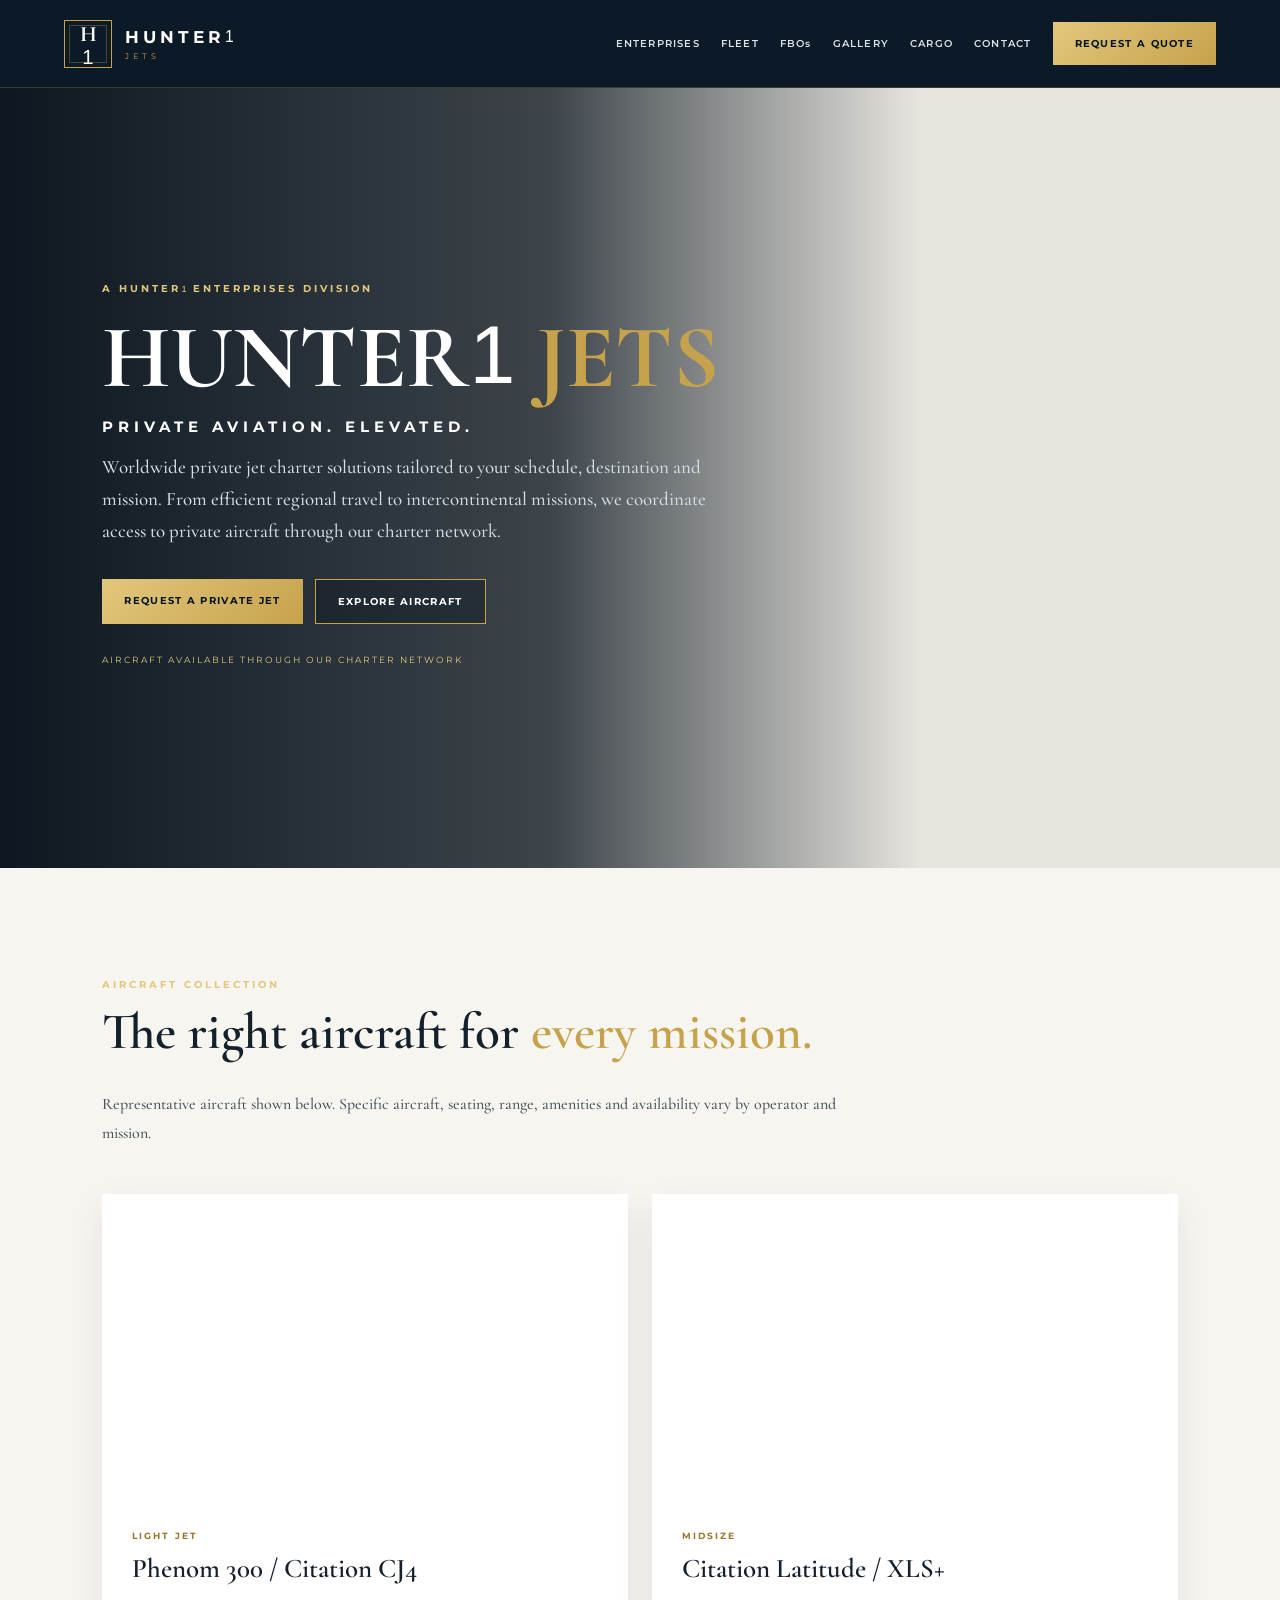
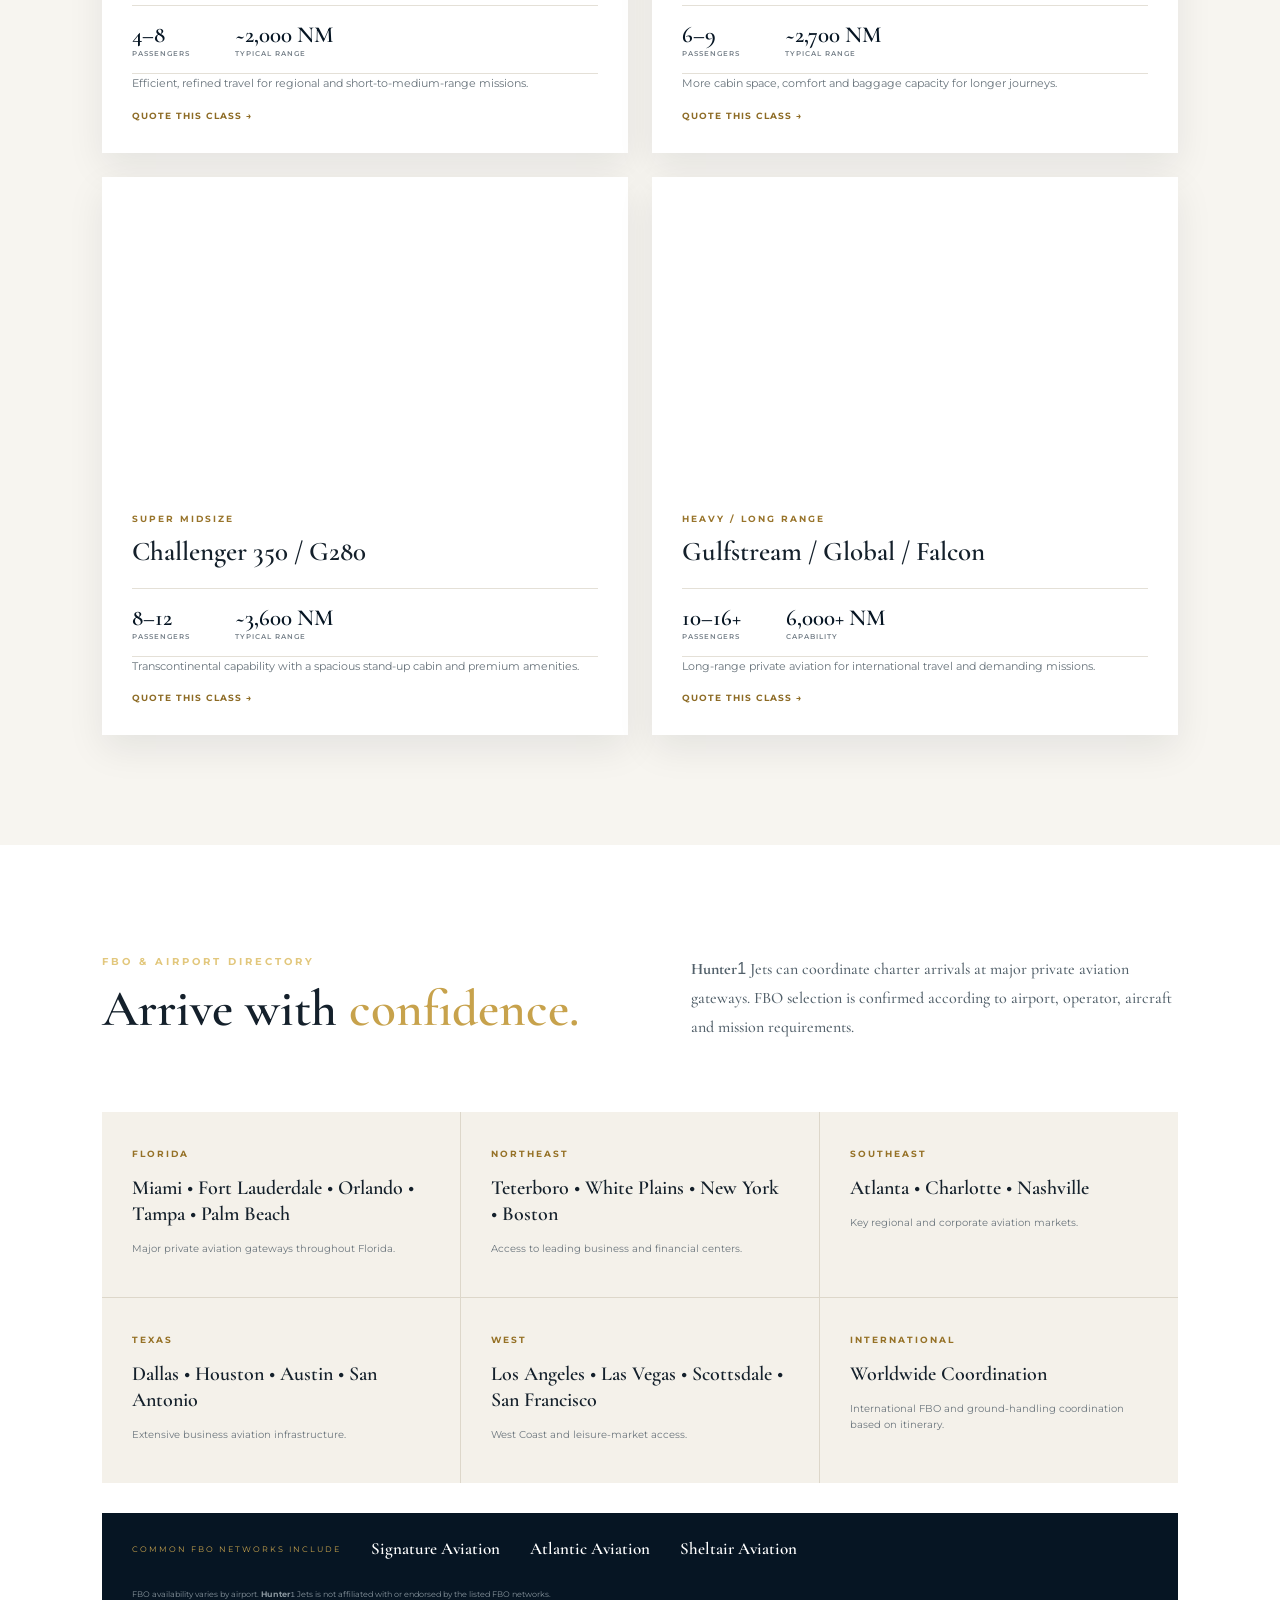
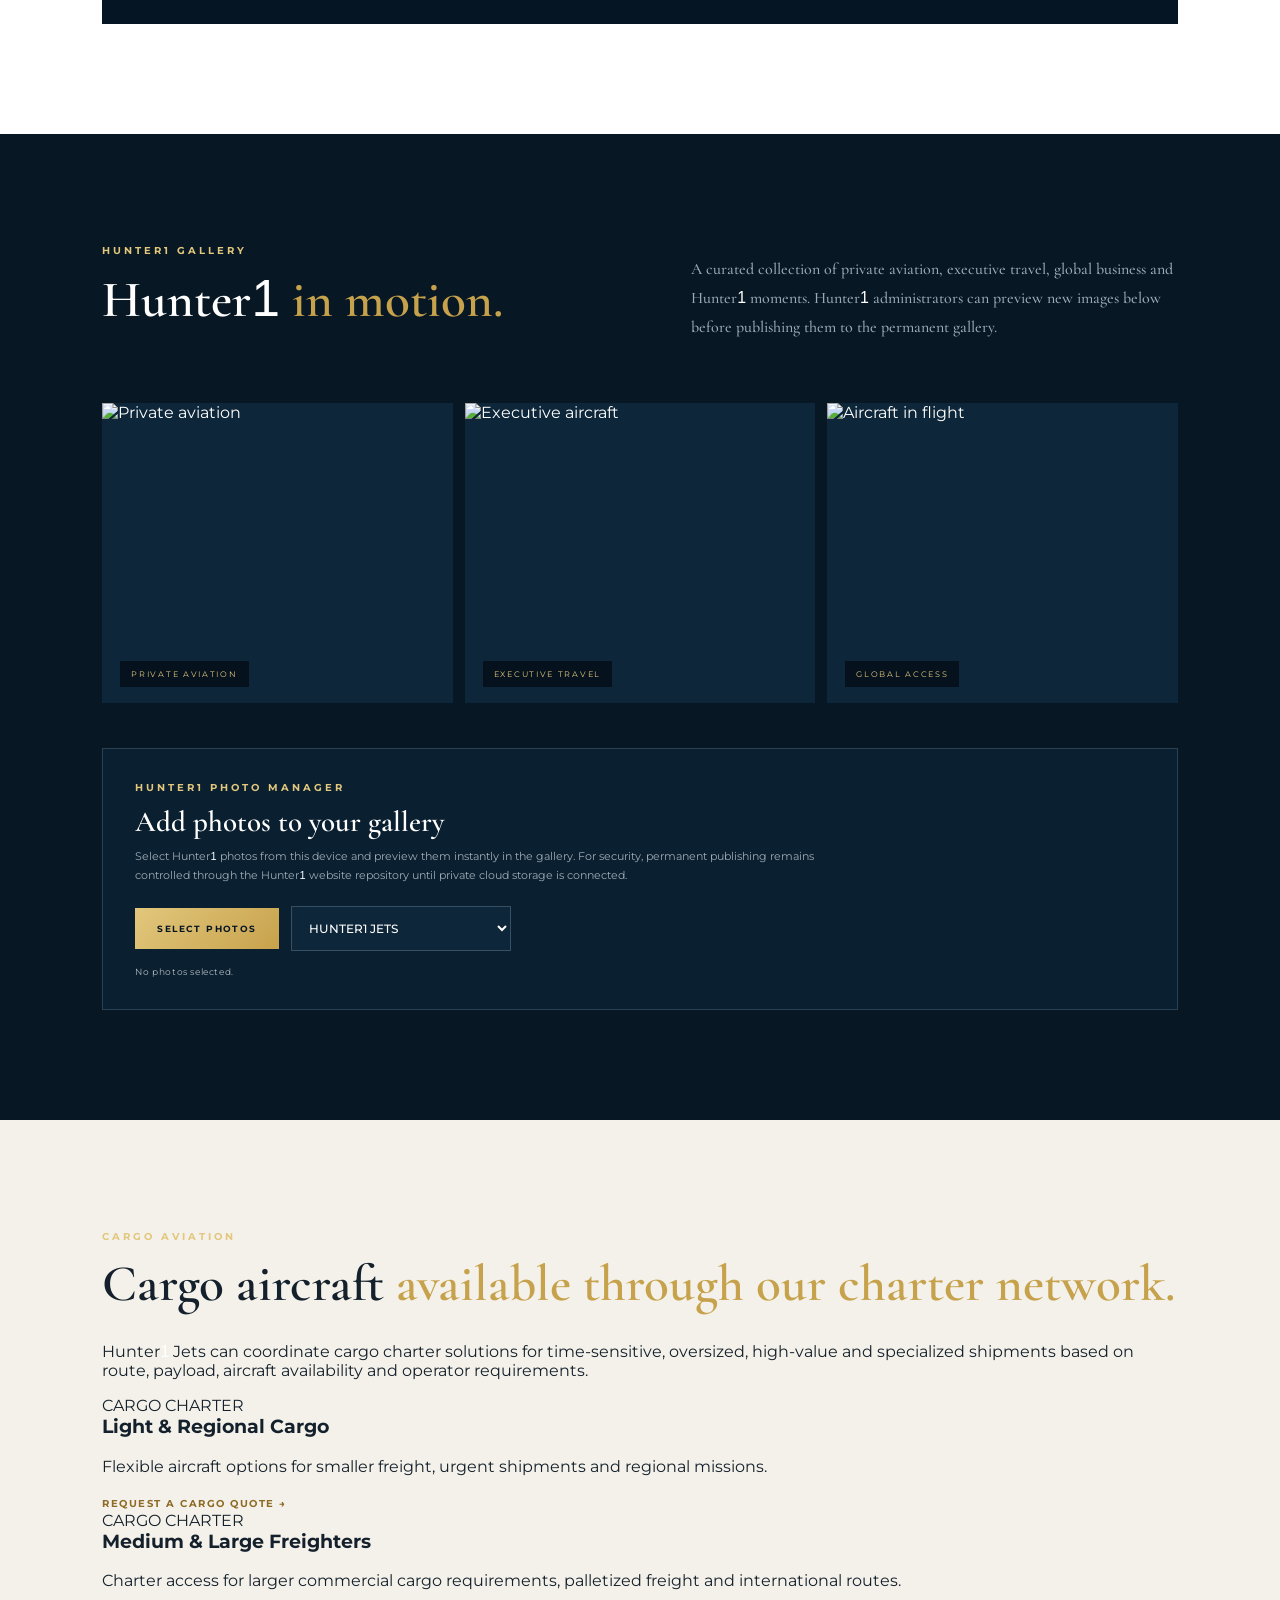
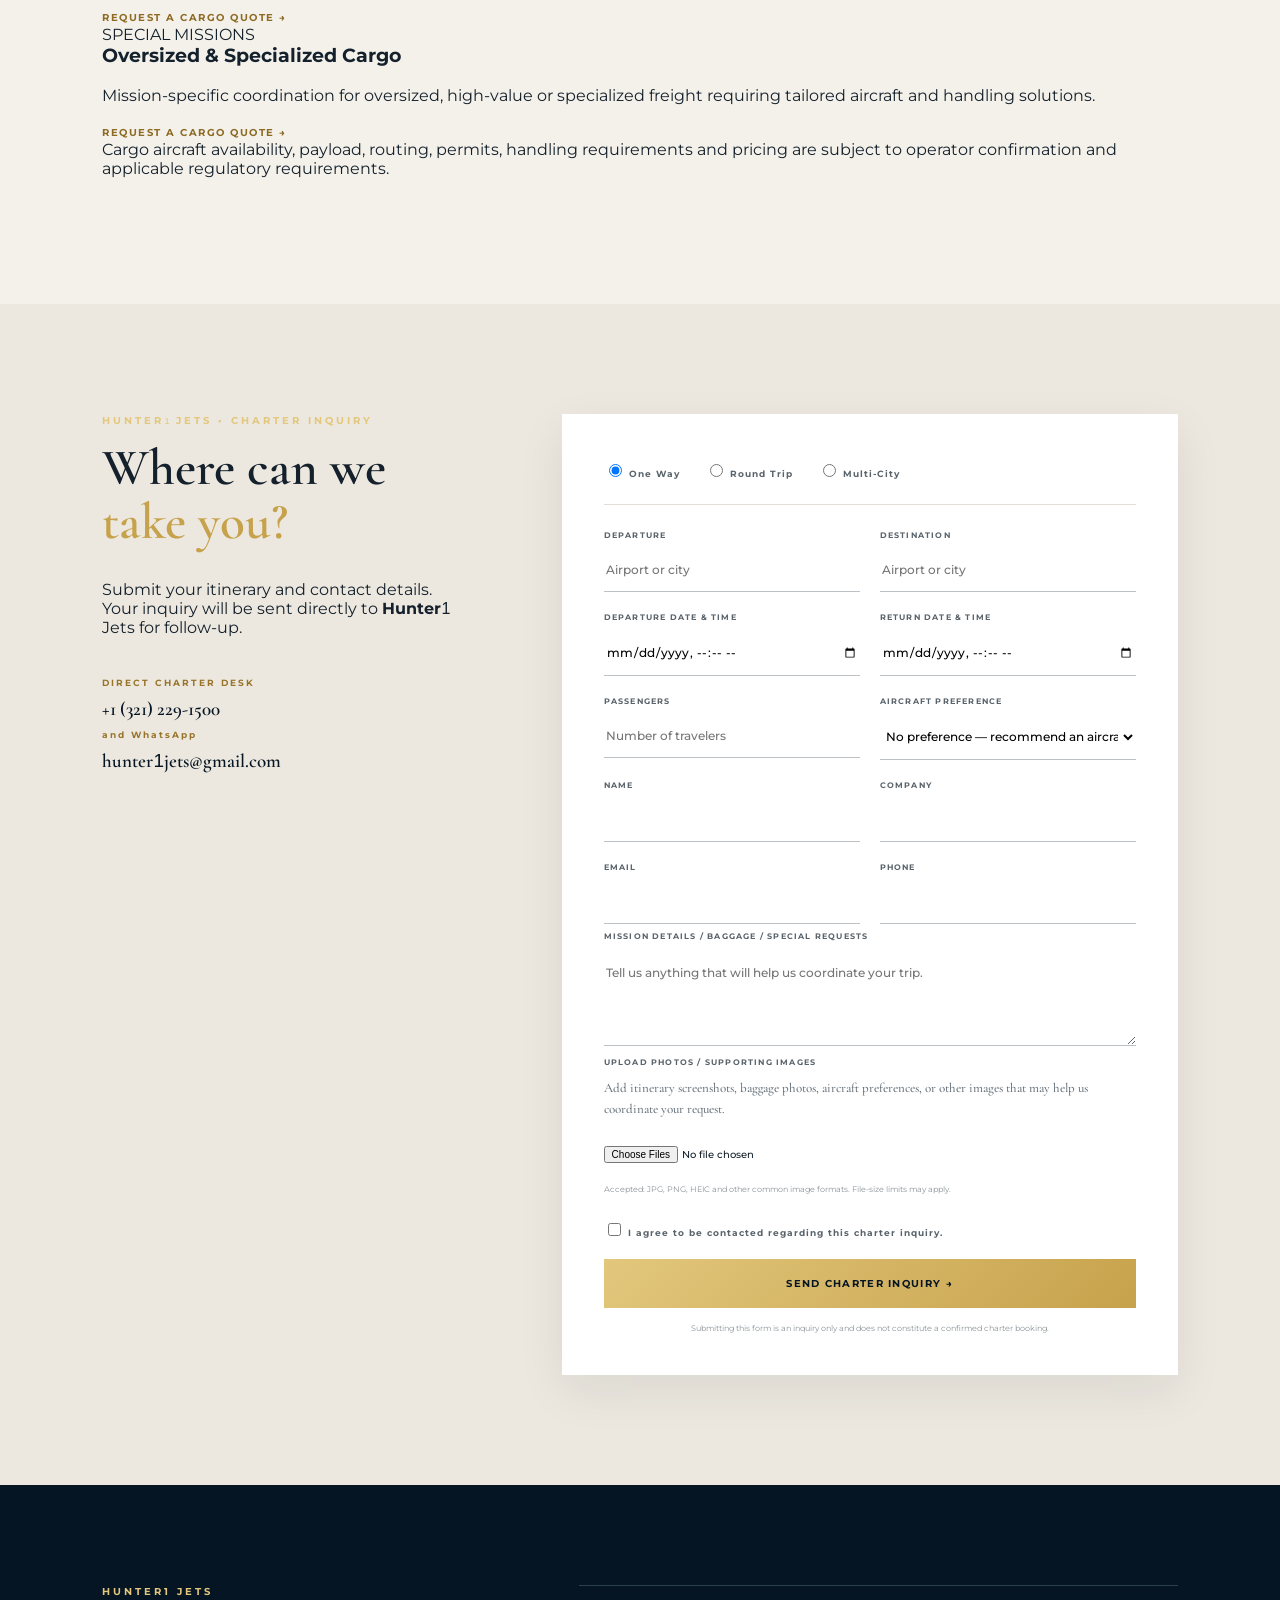
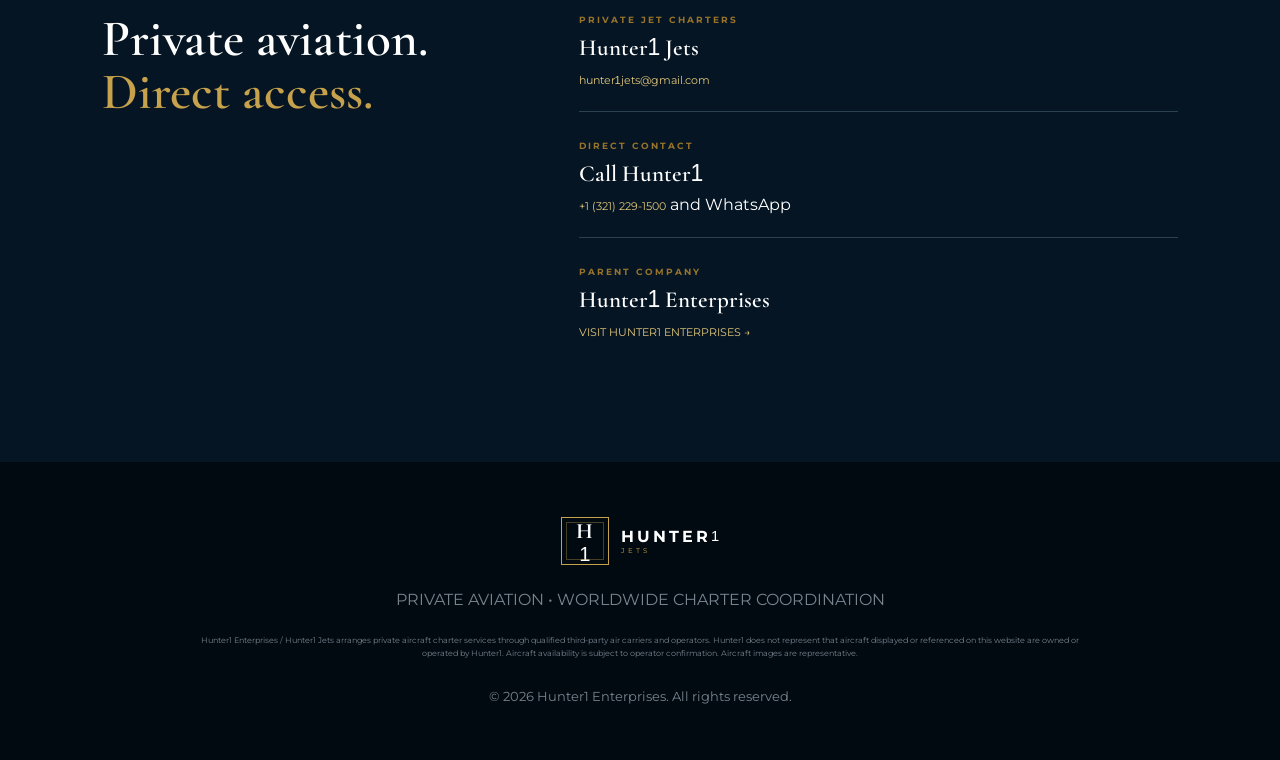
==== commit 51cfa155: "Add cargo jet charter availability to Hunter1 Jets" ====
--- a/jets.html
+++ b/jets.html
@@ -1,5 +1,5 @@
 <!doctype html><html lang="en"><head><meta charset="UTF-8"><meta name="viewport" content="width=device-width,initial-scale=1"><title>Hunter1 Jets | Private Jet Charter</title><meta name="description" content="Hunter1 Jets private aviation charter solutions, aircraft classes, FBO gateways and charter inquiries."><link rel="preconnect" href="https://fonts.googleapis.com"><link rel="preconnect" href="https://fonts.gstatic.com" crossorigin><link href="https://fonts.googleapis.com/css2?family=Cormorant+Garamond:wght@500;600;700&family=Montserrat:wght@400;500;600;700&display=swap" rel="stylesheet"><link rel="stylesheet" href="styles.css"></head><body class="jets-page">
-<header><a class="brand" href="index.html"><span class="mark">H<span class="one">1</span></span><span class="wordmark"><b>HUNTER<span class="one">1</span></b><small>JETS</small></span></a><button class="menu" aria-label="Menu">☰</button><nav><a href="index.html">ENTERPRISES</a><a href="#fleet">FLEET</a><a href="#fbos">FBOs</a><a href="#gallery">GALLERY</a><a href="#contact">CONTACT</a><a class="gold" href="#quote">REQUEST A QUOTE</a></nav></header>
+<header><a class="brand" href="index.html"><span class="mark">H<span class="one">1</span></span><span class="wordmark"><b>HUNTER<span class="one">1</span></b><small>JETS</small></span></a><button class="menu" aria-label="Menu">☰</button><nav><a href="index.html">ENTERPRISES</a><a href="#fleet">FLEET</a><a href="#fbos">FBOs</a><a href="#gallery">GALLERY</a><a href="#cargo">CARGO</a><a href="#contact">CONTACT</a><a class="gold" href="#quote">REQUEST A QUOTE</a></nav></header>
 <main><section id="jets" class="jet-hero"><div class="jet-copy"><p class="eyebrow">A HUNTER<span class="one">1</span> ENTERPRISES DIVISION</p><h2>HUNTER<span class="one">1</span> <em>JETS</em></h2><h3>PRIVATE AVIATION. ELEVATED.</h3><p>Worldwide private jet charter solutions tailored to your schedule, destination and mission. From efficient regional travel to intercontinental missions, we coordinate access to private aircraft through our charter network.</p><div class="actions"><a class="btn" href="#quote">REQUEST A PRIVATE JET</a><a class="btn ghost" href="#fleet">EXPLORE AIRCRAFT</a></div><p class="network">AIRCRAFT AVAILABLE THROUGH OUR CHARTER NETWORK</p></div></section>
 <section id="fleet" class="section fleet-section"><p class="eyebrow">AIRCRAFT COLLECTION</p><h2>The right aircraft for <em>every mission.</em></h2><p class="sub">Representative aircraft shown below. Specific aircraft, seating, range, amenities and availability vary by operator and mission.</p><div class="fleet-grid">
 <article><div class="aircraft-img light"></div><div class="aircraft-body"><span>LIGHT JET</span><h3>Phenom 300 / Citation CJ4</h3><div class="specs"><b>4–8<small>PASSENGERS</small></b><b>~2,000 NM<small>TYPICAL RANGE</small></b></div><p>Efficient, refined travel for regional and short-to-medium-range missions.</p><a href="#quote" data-aircraft="Light Jet">QUOTE THIS CLASS →</a></div></article>
@@ -7,8 +7,9 @@
 <article><div class="aircraft-img super"></div><div class="aircraft-body"><span>SUPER MIDSIZE</span><h3>Challenger 350 / G280</h3><div class="specs"><b>8–12<small>PASSENGERS</small></b><b>~3,600 NM<small>TYPICAL RANGE</small></b></div><p>Transcontinental capability with a spacious stand-up cabin and premium amenities.</p><a href="#quote" data-aircraft="Super Midsize Jet">QUOTE THIS CLASS →</a></div></article>
 <article><div class="aircraft-img heavy"></div><div class="aircraft-body"><span>HEAVY / LONG RANGE</span><h3>Gulfstream / Global / Falcon</h3><div class="specs"><b>10–16+<small>PASSENGERS</small></b><b>6,000+ NM<small>CAPABILITY</small></b></div><p>Long-range private aviation for international travel and demanding missions.</p><a href="#quote" data-aircraft="Heavy / Long Range">QUOTE THIS CLASS →</a></div></article></div></section>
 <section id="fbos" class="section fbo"><div class="fbo-head"><div><p class="eyebrow">FBO & AIRPORT DIRECTORY</p><h2>Arrive with <em>confidence.</em></h2></div><p><strong class="hunter-name">Hunter<span class="body-one">1</span></strong> Jets can coordinate charter arrivals at major private aviation gateways. FBO selection is confirmed according to airport, operator, aircraft and mission requirements.</p></div><div class="fbo-grid"><article><b>FLORIDA</b><h3>Miami • Fort Lauderdale • Orlando • Tampa • Palm Beach</h3><p>Major private aviation gateways throughout Florida.</p></article><article><b>NORTHEAST</b><h3>Teterboro • White Plains • New York • Boston</h3><p>Access to leading business and financial centers.</p></article><article><b>SOUTHEAST</b><h3>Atlanta • Charlotte • Nashville</h3><p>Key regional and corporate aviation markets.</p></article><article><b>TEXAS</b><h3>Dallas • Houston • Austin • San Antonio</h3><p>Extensive business aviation infrastructure.</p></article><article><b>WEST</b><h3>Los Angeles • Las Vegas • Scottsdale • San Francisco</h3><p>West Coast and leisure-market access.</p></article><article><b>INTERNATIONAL</b><h3>Worldwide Coordination</h3><p>International FBO and ground-handling coordination based on itinerary.</p></article></div><div class="fbo-networks"><span>COMMON FBO NETWORKS INCLUDE</span><b>Signature Aviation</b><b>Atlantic Aviation</b><b>Sheltair Aviation</b><small>FBO availability varies by airport. <strong class="hunter-name">Hunter<span class="body-one">1</span></strong> Jets is not affiliated with or endorsed by the listed FBO networks.</small></div></section>
-<section id="gallery" class="section gallery"><div class="gallery-head"><div><p class="eyebrow">HUNTER1 GALLERY</p><h2>Hunter<span class="body-one">1</span> <em>in motion.</em></h2></div><p>A curated collection of private aviation, executive travel, global business and Hunter<span class="body-one">1</span> moments. Hunter<span class="body-one">1</span> administrators can preview new images below before publishing them to the permanent gallery.</p></div><div id="galleryGrid" class="gallery-grid"><figure><img src="https://images.unsplash.com/photo-1540962351504-03099e0a754b?auto=format&fit=crop&w=1200&q=85" alt="Private aviation"><figcaption>PRIVATE AVIATION</figcaption></figure><figure><img src="https://images.unsplash.com/photo-1569154941061-e231b4725ef1?auto=format&fit=crop&w=1200&q=85" alt="Executive aircraft"><figcaption>EXECUTIVE TRAVEL</figcaption></figure><figure><img src="https://images.unsplash.com/photo-1436491865332-7a61a109cc05?auto=format&fit=crop&w=1200&q=85" alt="Aircraft in flight"><figcaption>GLOBAL ACCESS</figcaption></figure></div><div class="admin-upload"><p class="eyebrow">HUNTER1 PHOTO MANAGER</p><h3>Add photos to your gallery</h3><p>Select Hunter<span class="body-one">1</span> photos from this device and preview them instantly in the gallery. For security, permanent publishing remains controlled through the Hunter<span class="body-one">1</span> website repository until private cloud storage is connected.</p><div class="upload-controls"><label class="upload-btn" for="hunterGalleryUpload">SELECT PHOTOS</label><input id="hunterGalleryUpload" type="file" accept="image/*" multiple hidden><select id="galleryCategory"><option>HUNTER1 JETS</option><option>AIRCRAFT</option><option>EXECUTIVE TRAVEL</option><option>GLOBAL BUSINESS</option><option>EVENTS</option><option>FEATURED</option></select></div><div id="uploadStatus" class="upload-status">No photos selected.</div></div></section><section id="quote" class="quote section"><div class="quote-intro"><p class="eyebrow">HUNTER<span class="one">1</span> JETS • CHARTER INQUIRY</p><h2>Where can we <em>take you?</em></h2><p>Submit your itinerary and contact details. Your inquiry will be sent directly to <strong class="hunter-name">Hunter<span class="body-one">1</span></strong> Jets for follow-up.</p><div class="direct"><span>DIRECT CHARTER DESK</span><a href="tel:+13212291500">+1 (321) 229-1500</a> <span class="whatsapp-label">and WhatsApp</span><a class="contact-email" href="mailto:hunter1jets@gmail.com">hunter<span class="email-one">1</span>jets@gmail.com</a></div></div>
-<form id="charterForm" action="https://formsubmit.co/hunter1jets@gmail.com" method="POST" enctype="multipart/form-data"><input type="hidden" name="_subject" value="New Hunter1 Jets Charter Inquiry"><input type="hidden" name="_template" value="table"><input type="text" name="_honey" class="hide" tabindex="-1" autocomplete="off"><div class="triptype"><label><input type="radio" name="Trip Type" value="One Way" checked> One Way</label><label><input type="radio" name="Trip Type" value="Round Trip"> Round Trip</label><label><input type="radio" name="Trip Type" value="Multi-City"> Multi-City</label></div><div class="formgrid"><label>DEPARTURE<input name="Departure" placeholder="Airport or city" required></label><label>DESTINATION<input name="Destination" placeholder="Airport or city" required></label><label>DEPARTURE DATE & TIME<input type="datetime-local" name="Departure Date" required></label><label>RETURN DATE & TIME<input type="datetime-local" name="Return Date"></label><label>PASSENGERS<input type="number" min="1" name="Passengers" placeholder="Number of travelers" required></label><label>AIRCRAFT PREFERENCE<select id="aircraftSelect" name="Aircraft Preference"><option value="No preference">No preference — recommend an aircraft</option><option>Light Jet</option><option>Midsize Jet</option><option>Super Midsize Jet</option><option>Heavy / Long Range</option></select></label><label>NAME<input name="Name" required></label><label>COMPANY<input name="Company"></label><label>EMAIL<input type="email" name="Email" required></label><label>PHONE<input type="tel" name="Phone" required></label></div><label>MISSION DETAILS / BAGGAGE / SPECIAL REQUESTS<textarea name="Details" placeholder="Tell us anything that will help us coordinate your trip."></textarea></label><div class="upload-box"><label for="photoUpload">UPLOAD PHOTOS / SUPPORTING IMAGES</label><p>Add itinerary screenshots, baggage photos, aircraft preferences, or other images that may help us coordinate your request.</p><input id="photoUpload" class="file-input" type="file" name="attachment" accept="image/*" multiple><small>Accepted: JPG, PNG, HEIC and other common image formats. File-size limits may apply.</small></div><label class="consent"><input type="checkbox" required> I agree to be contacted regarding this charter inquiry.</label><button class="btn submit" type="submit">SEND CHARTER INQUIRY →</button><p class="formnote">Submitting this form is an inquiry only and does not constitute a confirmed charter booking.</p></form></section>
+<section id="gallery" class="section gallery"><div class="gallery-head"><div><p class="eyebrow">HUNTER1 GALLERY</p><h2>Hunter<span class="body-one">1</span> <em>in motion.</em></h2></div><p>A curated collection of private aviation, executive travel, global business and Hunter<span class="body-one">1</span> moments. Hunter<span class="body-one">1</span> administrators can preview new images below before publishing them to the permanent gallery.</p></div><div id="galleryGrid" class="gallery-grid"><figure><img src="https://images.unsplash.com/photo-1540962351504-03099e0a754b?auto=format&fit=crop&w=1200&q=85" alt="Private aviation"><figcaption>PRIVATE AVIATION</figcaption></figure><figure><img src="https://images.unsplash.com/photo-1569154941061-e231b4725ef1?auto=format&fit=crop&w=1200&q=85" alt="Executive aircraft"><figcaption>EXECUTIVE TRAVEL</figcaption></figure><figure><img src="https://images.unsplash.com/photo-1436491865332-7a61a109cc05?auto=format&fit=crop&w=1200&q=85" alt="Aircraft in flight"><figcaption>GLOBAL ACCESS</figcaption></figure></div><div class="admin-upload"><p class="eyebrow">HUNTER1 PHOTO MANAGER</p><h3>Add photos to your gallery</h3><p>Select Hunter<span class="body-one">1</span> photos from this device and preview them instantly in the gallery. For security, permanent publishing remains controlled through the Hunter<span class="body-one">1</span> website repository until private cloud storage is connected.</p><div class="upload-controls"><label class="upload-btn" for="hunterGalleryUpload">SELECT PHOTOS</label><input id="hunterGalleryUpload" type="file" accept="image/*" multiple hidden><select id="galleryCategory"><option>HUNTER1 JETS</option><option>AIRCRAFT</option><option>EXECUTIVE TRAVEL</option><option>GLOBAL BUSINESS</option><option>EVENTS</option><option>FEATURED</option></select></div><div id="uploadStatus" class="upload-status">No photos selected.</div></div></section><section id="cargo" class="section fleet"><div class="sectionhead"><p class="eyebrow">CARGO AVIATION</p><h2>Cargo aircraft <em>available through our charter network.</em></h2><p>Hunter<span class="body-one">1</span> Jets can coordinate cargo charter solutions for time-sensitive, oversized, high-value and specialized shipments based on route, payload, aircraft availability and operator requirements.</p></div><div class="fleetgrid"><article><span>CARGO CHARTER</span><h3>Light & Regional Cargo</h3><p>Flexible aircraft options for smaller freight, urgent shipments and regional missions.</p><a class="textlink" href="#quote" data-aircraft="Cargo Jet / Freighter">REQUEST A CARGO QUOTE →</a></article><article><span>CARGO CHARTER</span><h3>Medium & Large Freighters</h3><p>Charter access for larger commercial cargo requirements, palletized freight and international routes.</p><a class="textlink" href="#quote" data-aircraft="Cargo Jet / Freighter">REQUEST A CARGO QUOTE →</a></article><article><span>SPECIAL MISSIONS</span><h3>Oversized & Specialized Cargo</h3><p>Mission-specific coordination for oversized, high-value or specialized freight requiring tailored aircraft and handling solutions.</p><a class="textlink" href="#quote" data-aircraft="Cargo Jet / Freighter">REQUEST A CARGO QUOTE →</a></article></div><p class="disclosure">Cargo aircraft availability, payload, routing, permits, handling requirements and pricing are subject to operator confirmation and applicable regulatory requirements.</p></section>
+<section id="quote" class="quote section"><div class="quote-intro"><p class="eyebrow">HUNTER<span class="one">1</span> JETS • CHARTER INQUIRY</p><h2>Where can we <em>take you?</em></h2><p>Submit your itinerary and contact details. Your inquiry will be sent directly to <strong class="hunter-name">Hunter<span class="body-one">1</span></strong> Jets for follow-up.</p><div class="direct"><span>DIRECT CHARTER DESK</span><a href="tel:+13212291500">+1 (321) 229-1500</a> <span class="whatsapp-label">and WhatsApp</span><a class="contact-email" href="mailto:hunter1jets@gmail.com">hunter<span class="email-one">1</span>jets@gmail.com</a></div></div>
+<form id="charterForm" action="https://formsubmit.co/hunter1jets@gmail.com" method="POST" enctype="multipart/form-data"><input type="hidden" name="_subject" value="New Hunter1 Jets Charter Inquiry"><input type="hidden" name="_template" value="table"><input type="text" name="_honey" class="hide" tabindex="-1" autocomplete="off"><div class="triptype"><label><input type="radio" name="Trip Type" value="One Way" checked> One Way</label><label><input type="radio" name="Trip Type" value="Round Trip"> Round Trip</label><label><input type="radio" name="Trip Type" value="Multi-City"> Multi-City</label></div><div class="formgrid"><label>DEPARTURE<input name="Departure" placeholder="Airport or city" required></label><label>DESTINATION<input name="Destination" placeholder="Airport or city" required></label><label>DEPARTURE DATE & TIME<input type="datetime-local" name="Departure Date" required></label><label>RETURN DATE & TIME<input type="datetime-local" name="Return Date"></label><label>PASSENGERS<input type="number" min="1" name="Passengers" placeholder="Number of travelers" required></label><label>AIRCRAFT PREFERENCE<select id="aircraftSelect" name="Aircraft Preference"><option value="No preference">No preference — recommend an aircraft</option><option>Light Jet</option><option>Midsize Jet</option><option>Super Midsize Jet</option><option>Heavy / Long Range</option><option>Cargo Jet / Freighter</option></select></label><label>NAME<input name="Name" required></label><label>COMPANY<input name="Company"></label><label>EMAIL<input type="email" name="Email" required></label><label>PHONE<input type="tel" name="Phone" required></label></div><label>MISSION DETAILS / BAGGAGE / SPECIAL REQUESTS<textarea name="Details" placeholder="Tell us anything that will help us coordinate your trip."></textarea></label><div class="upload-box"><label for="photoUpload">UPLOAD PHOTOS / SUPPORTING IMAGES</label><p>Add itinerary screenshots, baggage photos, aircraft preferences, or other images that may help us coordinate your request.</p><input id="photoUpload" class="file-input" type="file" name="attachment" accept="image/*" multiple><small>Accepted: JPG, PNG, HEIC and other common image formats. File-size limits may apply.</small></div><label class="consent"><input type="checkbox" required> I agree to be contacted regarding this charter inquiry.</label><button class="btn submit" type="submit">SEND CHARTER INQUIRY →</button><p class="formnote">Submitting this form is an inquiry only and does not constitute a confirmed charter booking.</p></form></section>
 <section id="contact" class="contact"><div><p class="eyebrow">HUNTER1 JETS</p><h2>Private aviation.<br><em>Direct access.</em></h2></div><div class="contact-cards"><article><span>PRIVATE JET CHARTERS</span><h3>Hunter<span class="body-one">1</span> Jets</h3><a class="contact-email" href="mailto:hunter1jets@gmail.com">hunter<span class="email-one">1</span>jets@gmail.com</a></article><article><span>DIRECT CONTACT</span><h3>Call Hunter<span class="body-one">1</span></h3><a href="tel:+13212291500">+1 (321) 229-1500</a> <span class="whatsapp-label">and WhatsApp</span></article><article><span>PARENT COMPANY</span><h3>Hunter<span class="body-one">1</span> Enterprises</h3><a href="index.html">VISIT HUNTER1 ENTERPRISES →</a></article></div></section></main>
 <footer><div class="footerbrand"><span class="mark">H<span class="one">1</span></span><div><b>HUNTER<span class="one">1</span></b><small>JETS</small></div></div><p>PRIVATE AVIATION • WORLDWIDE CHARTER COORDINATION</p><p class="legal">Hunter1 Enterprises / Hunter1 Jets arranges private aircraft charter services through qualified third-party air carriers and operators. Hunter1 does not represent that aircraft displayed or referenced on this website are owned or operated by Hunter1. Aircraft availability is subject to operator confirmation. Aircraft images are representative.</p><small>© 2026 Hunter1 Enterprises. All rights reserved.</small></footer>
 <script>document.querySelector('.menu').onclick=()=>document.querySelector('nav').classList.toggle('open');document.querySelectorAll('[data-aircraft]').forEach(a=>a.onclick=()=>{document.querySelector('#aircraftSelect').value=a.dataset.aircraft});document.querySelectorAll('nav a').forEach(a=>a.onclick=()=>document.querySelector('nav').classList.remove('open'));const gu=document.querySelector('#hunterGalleryUpload');if(gu){gu.addEventListener('change',e=>{const files=[...e.target.files];const grid=document.querySelector('#galleryGrid');const cat=document.querySelector('#galleryCategory').value;document.querySelector('#uploadStatus').textContent=files.length?files.length+' photo'+(files.length>1?'s':'')+' ready for preview.':'No photos selected.';files.forEach(file=>{const url=URL.createObjectURL(file);const fig=document.createElement('figure');fig.className='preview-photo';fig.innerHTML='<img alt="Hunter1 uploaded preview"><figcaption></figcaption>';fig.querySelector('img').src=url;fig.querySelector('figcaption').textContent=cat+' • PREVIEW';grid.prepend(fig)})})}</script></body></html>
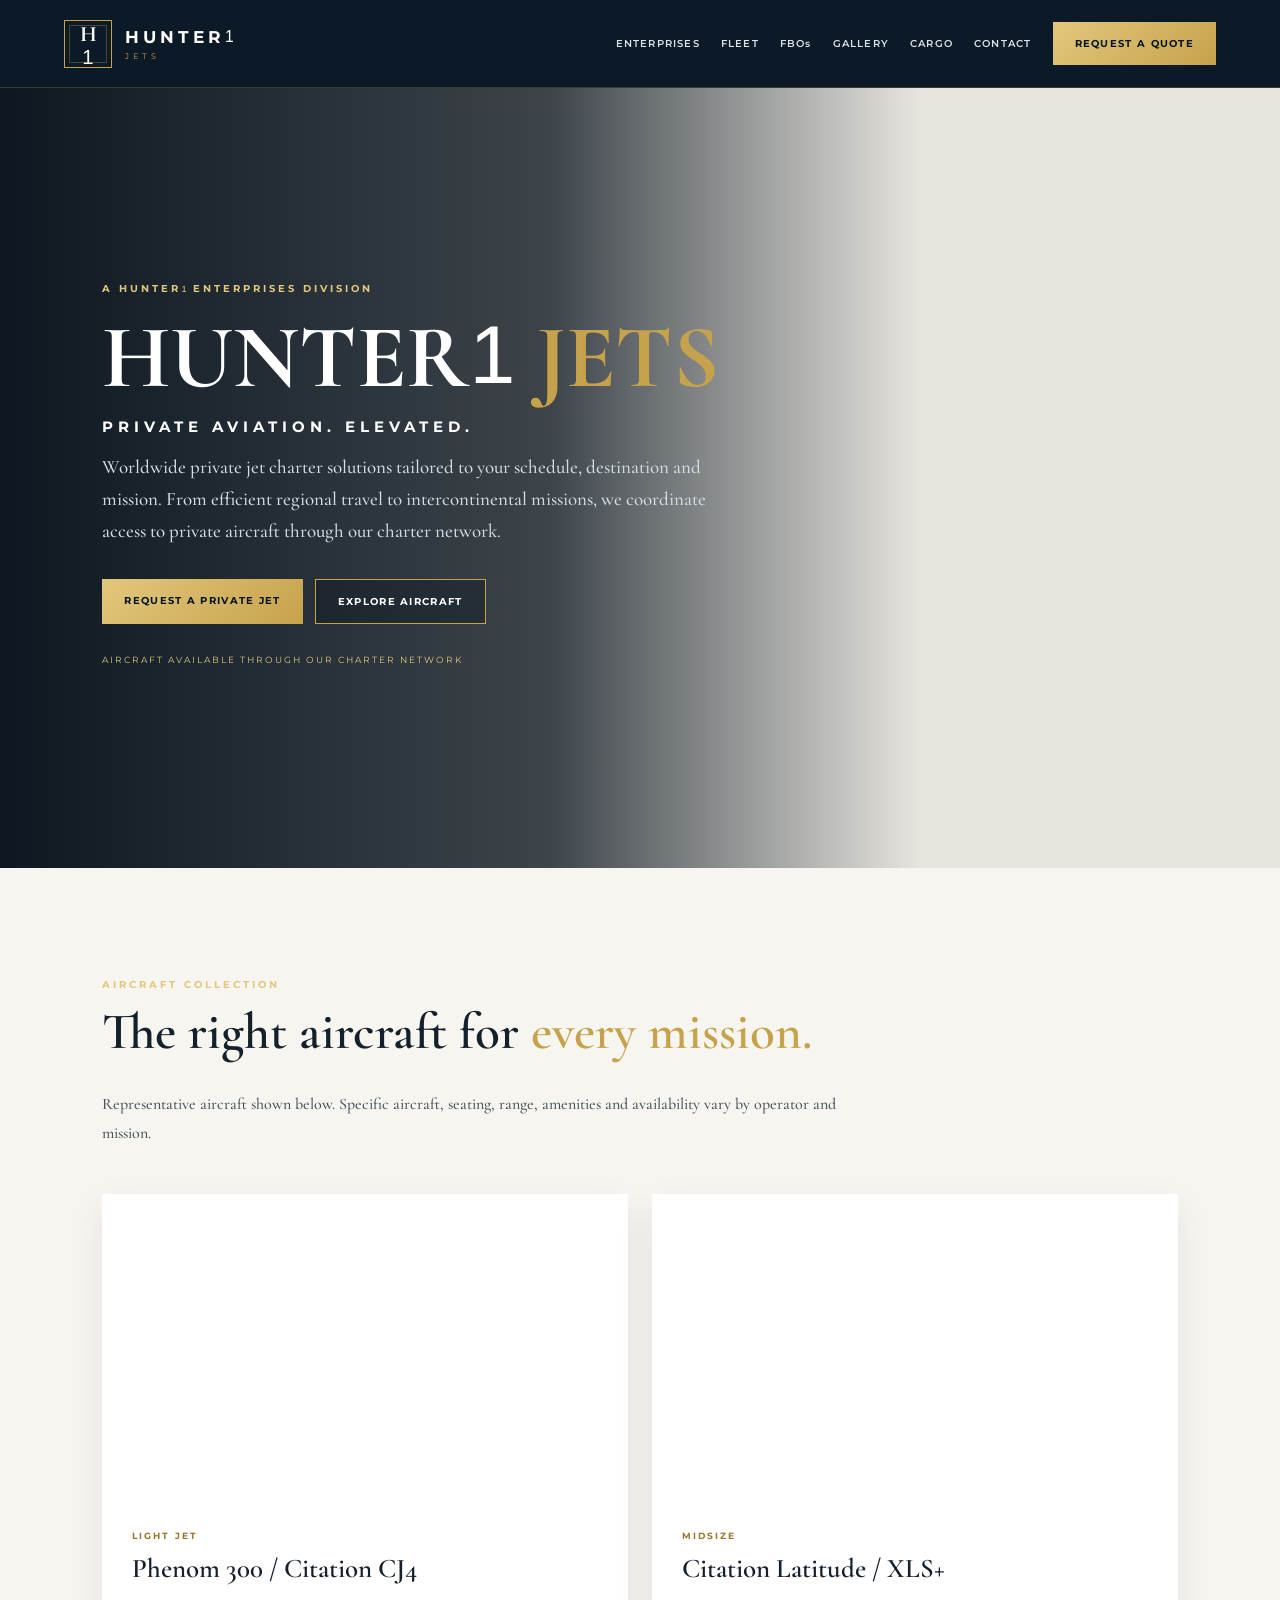
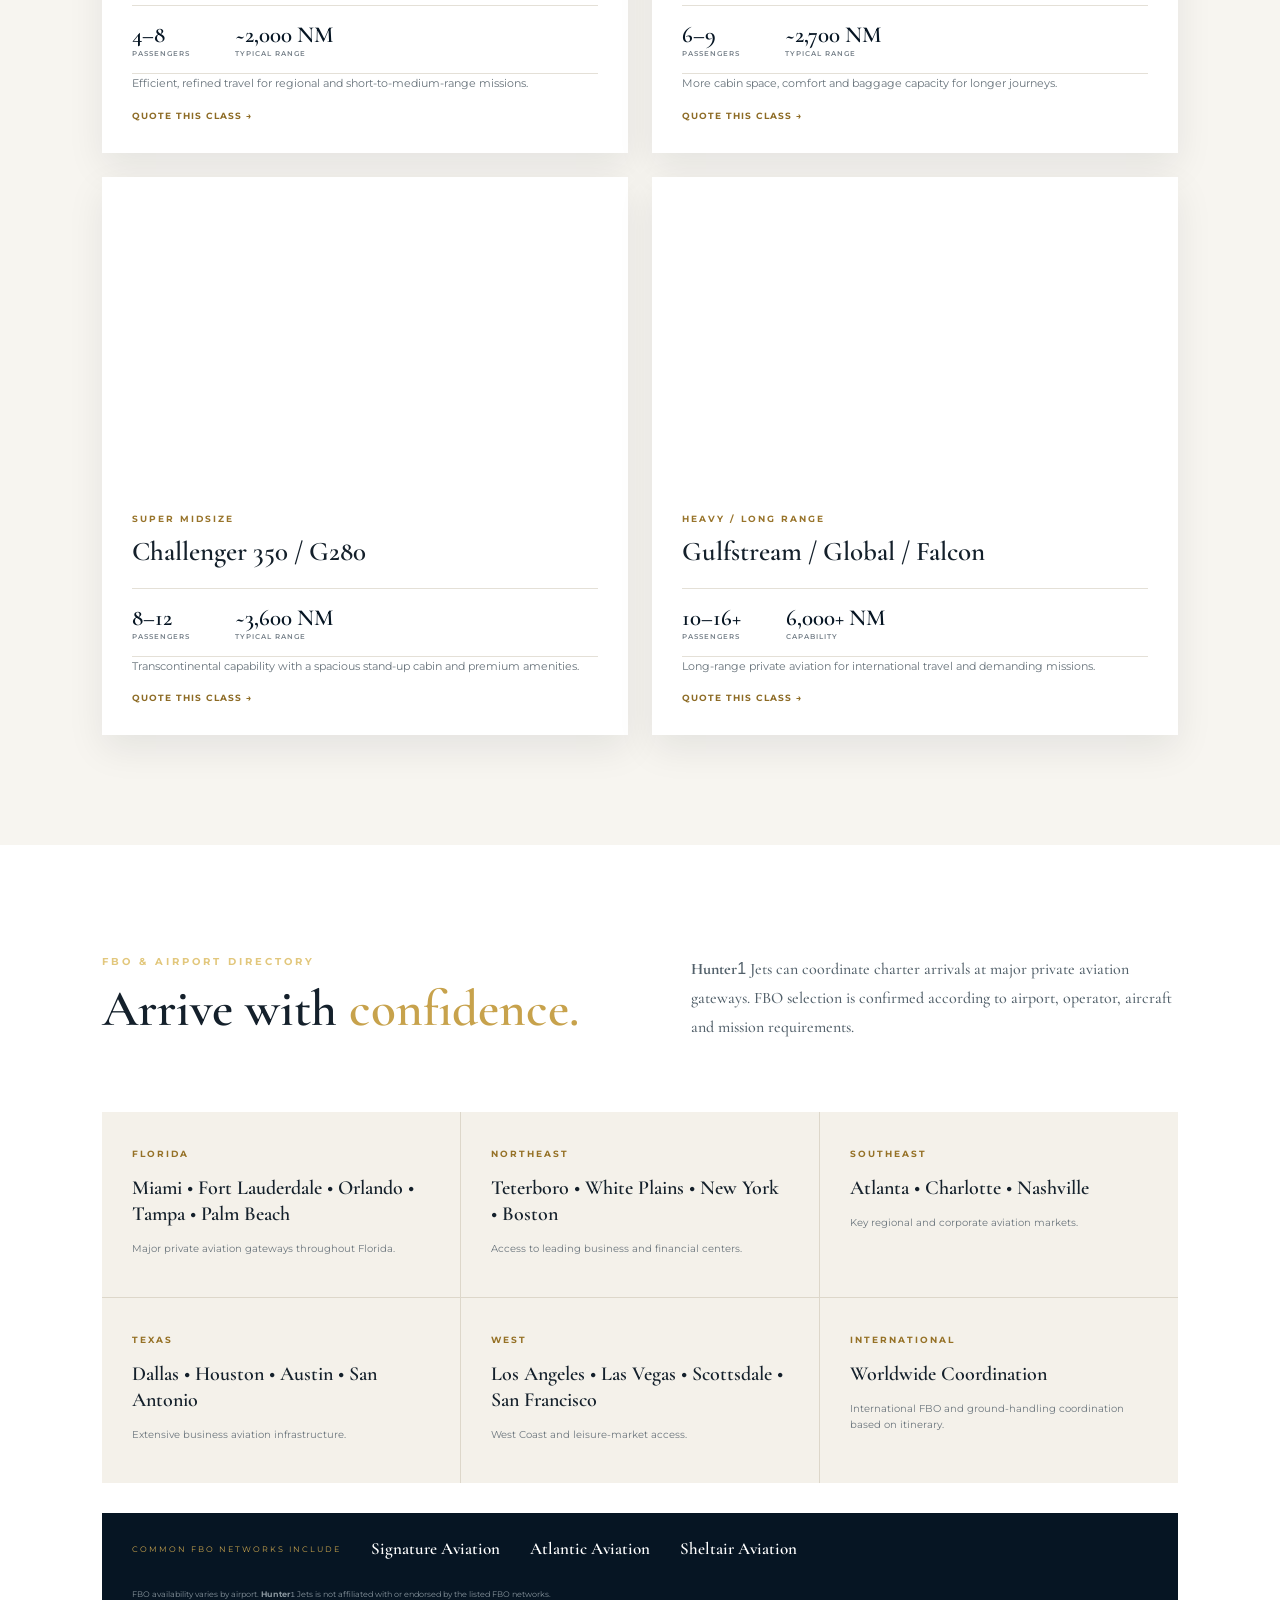
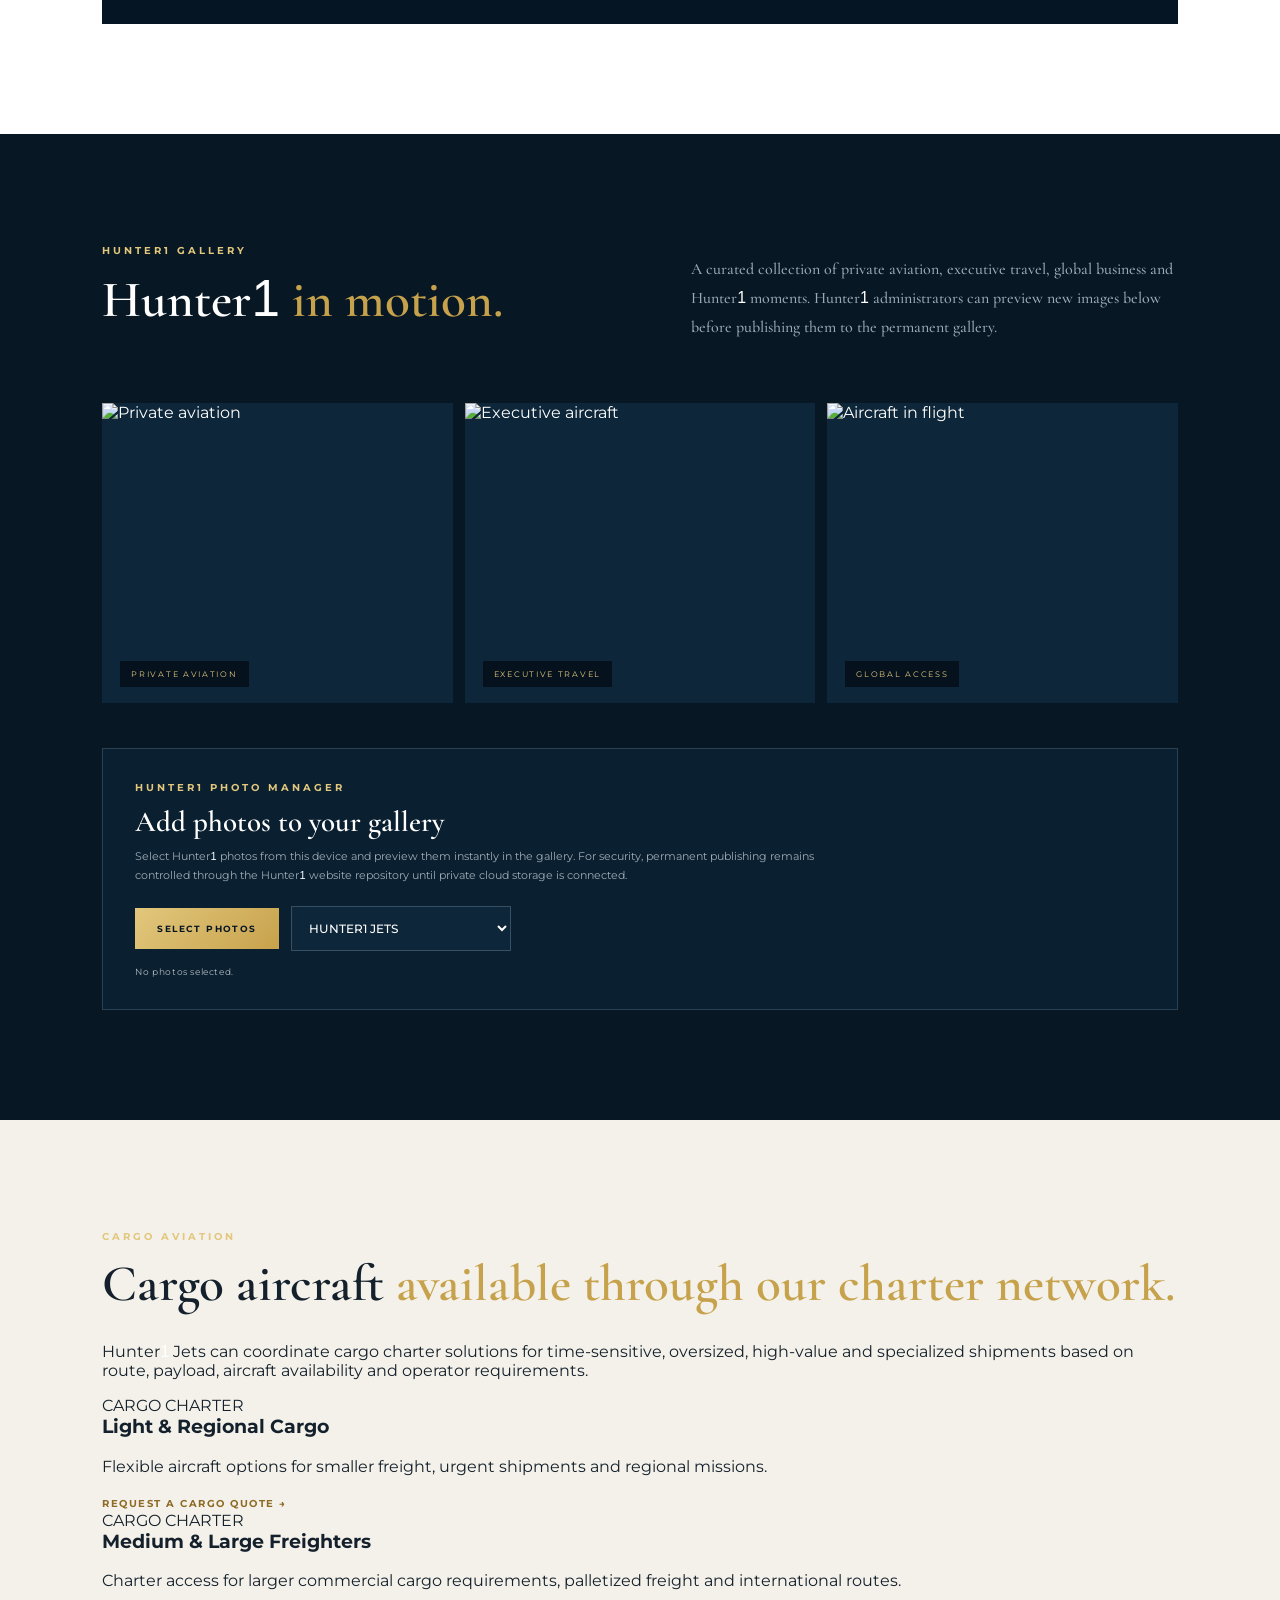
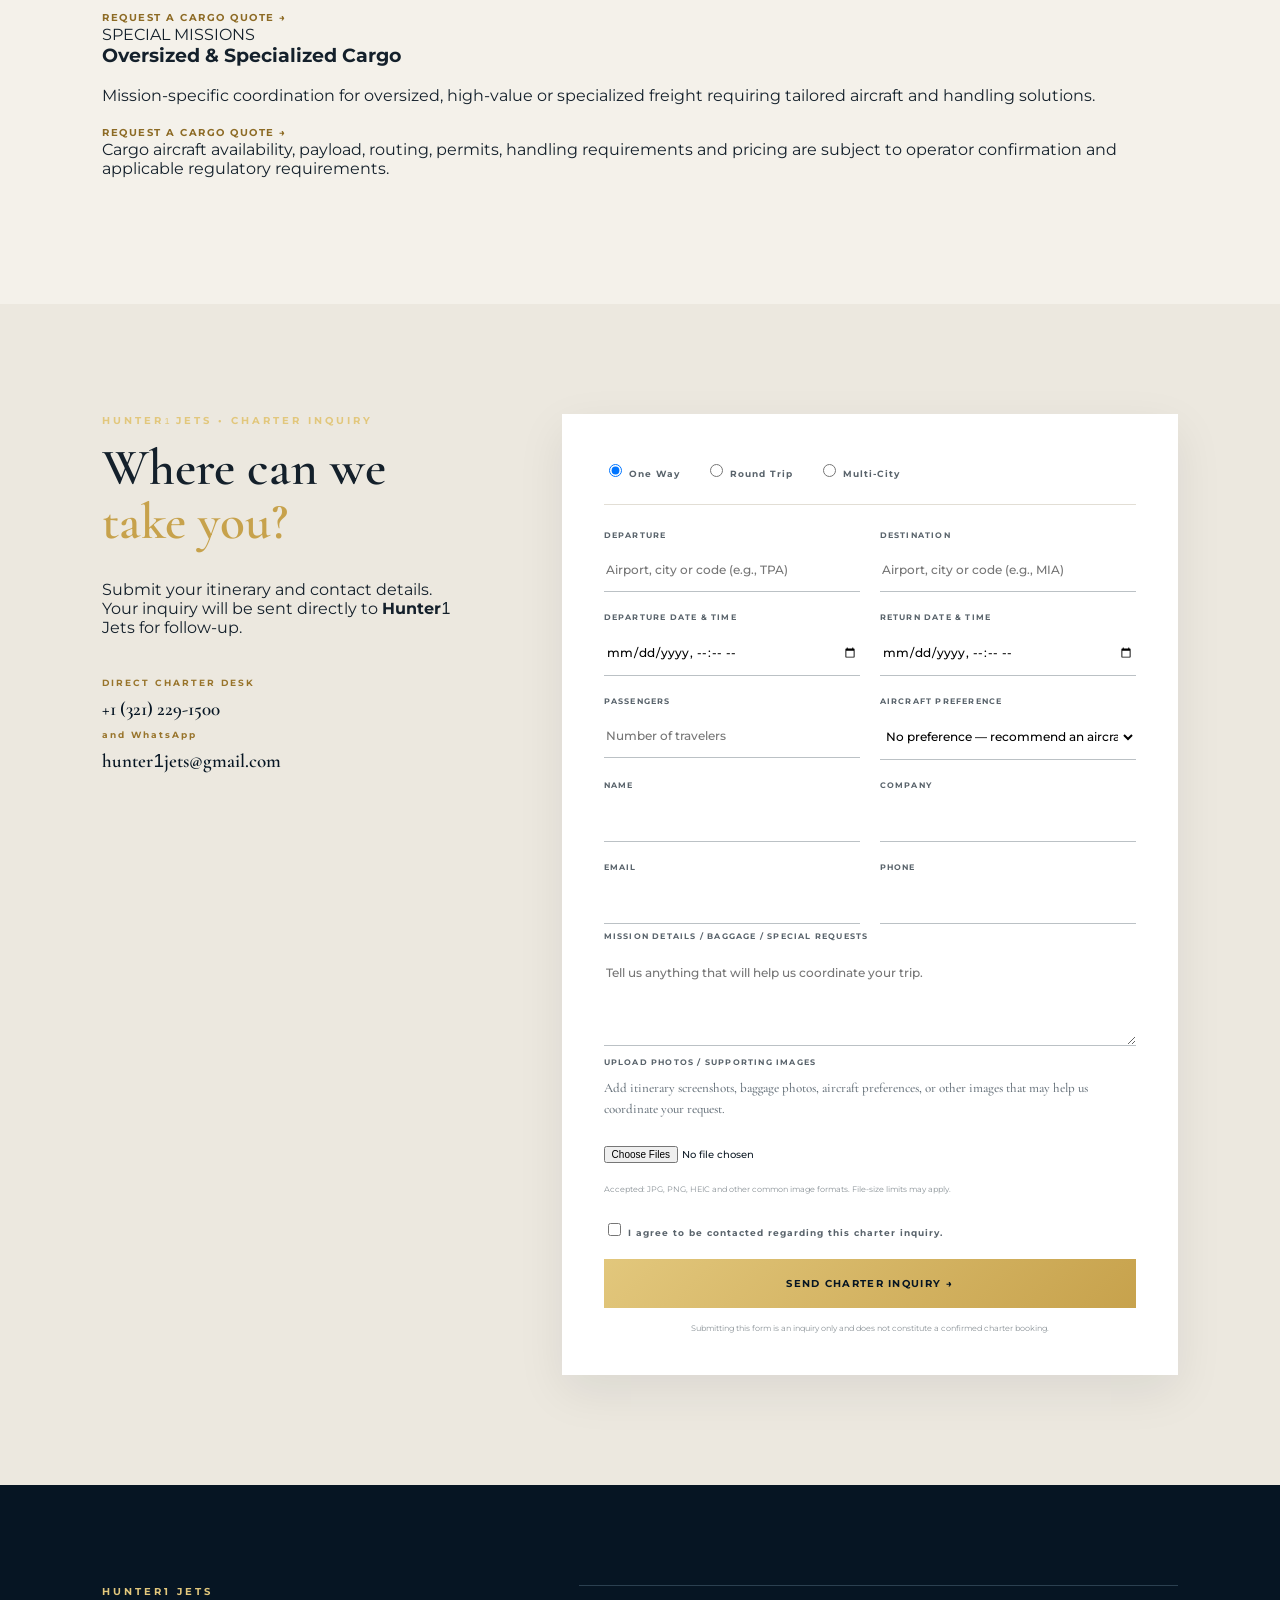
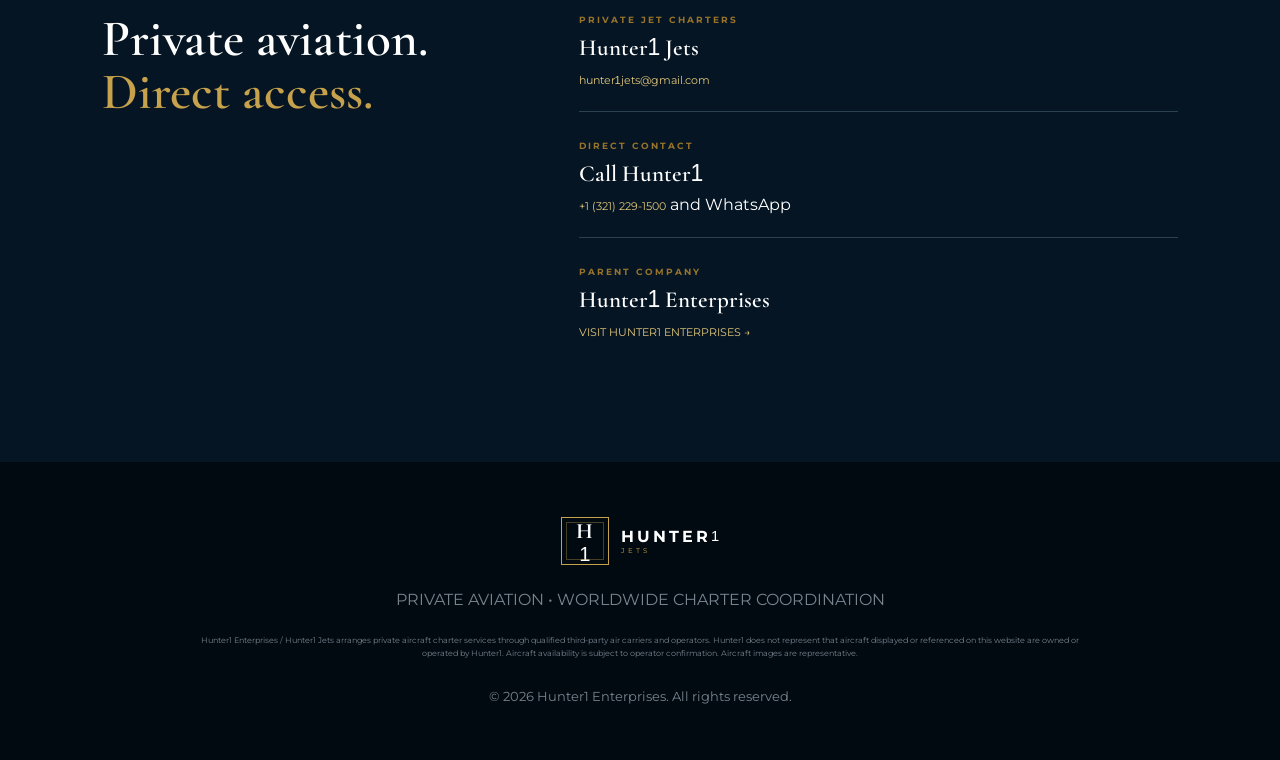
==== commit cec3906f: "Add airport code guidance to charter quote fields" ====
--- a/jets.html
+++ b/jets.html
@@ -9,7 +9,7 @@
 <section id="fbos" class="section fbo"><div class="fbo-head"><div><p class="eyebrow">FBO & AIRPORT DIRECTORY</p><h2>Arrive with <em>confidence.</em></h2></div><p><strong class="hunter-name">Hunter<span class="body-one">1</span></strong> Jets can coordinate charter arrivals at major private aviation gateways. FBO selection is confirmed according to airport, operator, aircraft and mission requirements.</p></div><div class="fbo-grid"><article><b>FLORIDA</b><h3>Miami • Fort Lauderdale • Orlando • Tampa • Palm Beach</h3><p>Major private aviation gateways throughout Florida.</p></article><article><b>NORTHEAST</b><h3>Teterboro • White Plains • New York • Boston</h3><p>Access to leading business and financial centers.</p></article><article><b>SOUTHEAST</b><h3>Atlanta • Charlotte • Nashville</h3><p>Key regional and corporate aviation markets.</p></article><article><b>TEXAS</b><h3>Dallas • Houston • Austin • San Antonio</h3><p>Extensive business aviation infrastructure.</p></article><article><b>WEST</b><h3>Los Angeles • Las Vegas • Scottsdale • San Francisco</h3><p>West Coast and leisure-market access.</p></article><article><b>INTERNATIONAL</b><h3>Worldwide Coordination</h3><p>International FBO and ground-handling coordination based on itinerary.</p></article></div><div class="fbo-networks"><span>COMMON FBO NETWORKS INCLUDE</span><b>Signature Aviation</b><b>Atlantic Aviation</b><b>Sheltair Aviation</b><small>FBO availability varies by airport. <strong class="hunter-name">Hunter<span class="body-one">1</span></strong> Jets is not affiliated with or endorsed by the listed FBO networks.</small></div></section>
 <section id="gallery" class="section gallery"><div class="gallery-head"><div><p class="eyebrow">HUNTER1 GALLERY</p><h2>Hunter<span class="body-one">1</span> <em>in motion.</em></h2></div><p>A curated collection of private aviation, executive travel, global business and Hunter<span class="body-one">1</span> moments. Hunter<span class="body-one">1</span> administrators can preview new images below before publishing them to the permanent gallery.</p></div><div id="galleryGrid" class="gallery-grid"><figure><img src="https://images.unsplash.com/photo-1540962351504-03099e0a754b?auto=format&fit=crop&w=1200&q=85" alt="Private aviation"><figcaption>PRIVATE AVIATION</figcaption></figure><figure><img src="https://images.unsplash.com/photo-1569154941061-e231b4725ef1?auto=format&fit=crop&w=1200&q=85" alt="Executive aircraft"><figcaption>EXECUTIVE TRAVEL</figcaption></figure><figure><img src="https://images.unsplash.com/photo-1436491865332-7a61a109cc05?auto=format&fit=crop&w=1200&q=85" alt="Aircraft in flight"><figcaption>GLOBAL ACCESS</figcaption></figure></div><div class="admin-upload"><p class="eyebrow">HUNTER1 PHOTO MANAGER</p><h3>Add photos to your gallery</h3><p>Select Hunter<span class="body-one">1</span> photos from this device and preview them instantly in the gallery. For security, permanent publishing remains controlled through the Hunter<span class="body-one">1</span> website repository until private cloud storage is connected.</p><div class="upload-controls"><label class="upload-btn" for="hunterGalleryUpload">SELECT PHOTOS</label><input id="hunterGalleryUpload" type="file" accept="image/*" multiple hidden><select id="galleryCategory"><option>HUNTER1 JETS</option><option>AIRCRAFT</option><option>EXECUTIVE TRAVEL</option><option>GLOBAL BUSINESS</option><option>EVENTS</option><option>FEATURED</option></select></div><div id="uploadStatus" class="upload-status">No photos selected.</div></div></section><section id="cargo" class="section fleet"><div class="sectionhead"><p class="eyebrow">CARGO AVIATION</p><h2>Cargo aircraft <em>available through our charter network.</em></h2><p>Hunter<span class="body-one">1</span> Jets can coordinate cargo charter solutions for time-sensitive, oversized, high-value and specialized shipments based on route, payload, aircraft availability and operator requirements.</p></div><div class="fleetgrid"><article><span>CARGO CHARTER</span><h3>Light & Regional Cargo</h3><p>Flexible aircraft options for smaller freight, urgent shipments and regional missions.</p><a class="textlink" href="#quote" data-aircraft="Cargo Jet / Freighter">REQUEST A CARGO QUOTE →</a></article><article><span>CARGO CHARTER</span><h3>Medium & Large Freighters</h3><p>Charter access for larger commercial cargo requirements, palletized freight and international routes.</p><a class="textlink" href="#quote" data-aircraft="Cargo Jet / Freighter">REQUEST A CARGO QUOTE →</a></article><article><span>SPECIAL MISSIONS</span><h3>Oversized & Specialized Cargo</h3><p>Mission-specific coordination for oversized, high-value or specialized freight requiring tailored aircraft and handling solutions.</p><a class="textlink" href="#quote" data-aircraft="Cargo Jet / Freighter">REQUEST A CARGO QUOTE →</a></article></div><p class="disclosure">Cargo aircraft availability, payload, routing, permits, handling requirements and pricing are subject to operator confirmation and applicable regulatory requirements.</p></section>
 <section id="quote" class="quote section"><div class="quote-intro"><p class="eyebrow">HUNTER<span class="one">1</span> JETS • CHARTER INQUIRY</p><h2>Where can we <em>take you?</em></h2><p>Submit your itinerary and contact details. Your inquiry will be sent directly to <strong class="hunter-name">Hunter<span class="body-one">1</span></strong> Jets for follow-up.</p><div class="direct"><span>DIRECT CHARTER DESK</span><a href="tel:+13212291500">+1 (321) 229-1500</a> <span class="whatsapp-label">and WhatsApp</span><a class="contact-email" href="mailto:hunter1jets@gmail.com">hunter<span class="email-one">1</span>jets@gmail.com</a></div></div>
-<form id="charterForm" action="https://formsubmit.co/hunter1jets@gmail.com" method="POST" enctype="multipart/form-data"><input type="hidden" name="_subject" value="New Hunter1 Jets Charter Inquiry"><input type="hidden" name="_template" value="table"><input type="text" name="_honey" class="hide" tabindex="-1" autocomplete="off"><div class="triptype"><label><input type="radio" name="Trip Type" value="One Way" checked> One Way</label><label><input type="radio" name="Trip Type" value="Round Trip"> Round Trip</label><label><input type="radio" name="Trip Type" value="Multi-City"> Multi-City</label></div><div class="formgrid"><label>DEPARTURE<input name="Departure" placeholder="Airport or city" required></label><label>DESTINATION<input name="Destination" placeholder="Airport or city" required></label><label>DEPARTURE DATE & TIME<input type="datetime-local" name="Departure Date" required></label><label>RETURN DATE & TIME<input type="datetime-local" name="Return Date"></label><label>PASSENGERS<input type="number" min="1" name="Passengers" placeholder="Number of travelers" required></label><label>AIRCRAFT PREFERENCE<select id="aircraftSelect" name="Aircraft Preference"><option value="No preference">No preference — recommend an aircraft</option><option>Light Jet</option><option>Midsize Jet</option><option>Super Midsize Jet</option><option>Heavy / Long Range</option><option>Cargo Jet / Freighter</option></select></label><label>NAME<input name="Name" required></label><label>COMPANY<input name="Company"></label><label>EMAIL<input type="email" name="Email" required></label><label>PHONE<input type="tel" name="Phone" required></label></div><label>MISSION DETAILS / BAGGAGE / SPECIAL REQUESTS<textarea name="Details" placeholder="Tell us anything that will help us coordinate your trip."></textarea></label><div class="upload-box"><label for="photoUpload">UPLOAD PHOTOS / SUPPORTING IMAGES</label><p>Add itinerary screenshots, baggage photos, aircraft preferences, or other images that may help us coordinate your request.</p><input id="photoUpload" class="file-input" type="file" name="attachment" accept="image/*" multiple><small>Accepted: JPG, PNG, HEIC and other common image formats. File-size limits may apply.</small></div><label class="consent"><input type="checkbox" required> I agree to be contacted regarding this charter inquiry.</label><button class="btn submit" type="submit">SEND CHARTER INQUIRY →</button><p class="formnote">Submitting this form is an inquiry only and does not constitute a confirmed charter booking.</p></form></section>
+<form id="charterForm" action="https://formsubmit.co/hunter1jets@gmail.com" method="POST" enctype="multipart/form-data"><input type="hidden" name="_subject" value="New Hunter1 Jets Charter Inquiry"><input type="hidden" name="_template" value="table"><input type="text" name="_honey" class="hide" tabindex="-1" autocomplete="off"><div class="triptype"><label><input type="radio" name="Trip Type" value="One Way" checked> One Way</label><label><input type="radio" name="Trip Type" value="Round Trip"> Round Trip</label><label><input type="radio" name="Trip Type" value="Multi-City"> Multi-City</label></div><div class="formgrid"><label>DEPARTURE<input name="Departure" placeholder="Airport, city or code (e.g., TPA)" required></label><label>DESTINATION<input name="Destination" placeholder="Airport, city or code (e.g., MIA)" required></label><label>DEPARTURE DATE & TIME<input type="datetime-local" name="Departure Date" required></label><label>RETURN DATE & TIME<input type="datetime-local" name="Return Date"></label><label>PASSENGERS<input type="number" min="1" name="Passengers" placeholder="Number of travelers" required></label><label>AIRCRAFT PREFERENCE<select id="aircraftSelect" name="Aircraft Preference"><option value="No preference">No preference — recommend an aircraft</option><option>Light Jet</option><option>Midsize Jet</option><option>Super Midsize Jet</option><option>Heavy / Long Range</option><option>Cargo Jet / Freighter</option></select></label><label>NAME<input name="Name" required></label><label>COMPANY<input name="Company"></label><label>EMAIL<input type="email" name="Email" required></label><label>PHONE<input type="tel" name="Phone" required></label></div><label>MISSION DETAILS / BAGGAGE / SPECIAL REQUESTS<textarea name="Details" placeholder="Tell us anything that will help us coordinate your trip."></textarea></label><div class="upload-box"><label for="photoUpload">UPLOAD PHOTOS / SUPPORTING IMAGES</label><p>Add itinerary screenshots, baggage photos, aircraft preferences, or other images that may help us coordinate your request.</p><input id="photoUpload" class="file-input" type="file" name="attachment" accept="image/*" multiple><small>Accepted: JPG, PNG, HEIC and other common image formats. File-size limits may apply.</small></div><label class="consent"><input type="checkbox" required> I agree to be contacted regarding this charter inquiry.</label><button class="btn submit" type="submit">SEND CHARTER INQUIRY →</button><p class="formnote">Submitting this form is an inquiry only and does not constitute a confirmed charter booking.</p></form></section>
 <section id="contact" class="contact"><div><p class="eyebrow">HUNTER1 JETS</p><h2>Private aviation.<br><em>Direct access.</em></h2></div><div class="contact-cards"><article><span>PRIVATE JET CHARTERS</span><h3>Hunter<span class="body-one">1</span> Jets</h3><a class="contact-email" href="mailto:hunter1jets@gmail.com">hunter<span class="email-one">1</span>jets@gmail.com</a></article><article><span>DIRECT CONTACT</span><h3>Call Hunter<span class="body-one">1</span></h3><a href="tel:+13212291500">+1 (321) 229-1500</a> <span class="whatsapp-label">and WhatsApp</span></article><article><span>PARENT COMPANY</span><h3>Hunter<span class="body-one">1</span> Enterprises</h3><a href="index.html">VISIT HUNTER1 ENTERPRISES →</a></article></div></section></main>
 <footer><div class="footerbrand"><span class="mark">H<span class="one">1</span></span><div><b>HUNTER<span class="one">1</span></b><small>JETS</small></div></div><p>PRIVATE AVIATION • WORLDWIDE CHARTER COORDINATION</p><p class="legal">Hunter1 Enterprises / Hunter1 Jets arranges private aircraft charter services through qualified third-party air carriers and operators. Hunter1 does not represent that aircraft displayed or referenced on this website are owned or operated by Hunter1. Aircraft availability is subject to operator confirmation. Aircraft images are representative.</p><small>© 2026 Hunter1 Enterprises. All rights reserved.</small></footer>
 <script>document.querySelector('.menu').onclick=()=>document.querySelector('nav').classList.toggle('open');document.querySelectorAll('[data-aircraft]').forEach(a=>a.onclick=()=>{document.querySelector('#aircraftSelect').value=a.dataset.aircraft});document.querySelectorAll('nav a').forEach(a=>a.onclick=()=>document.querySelector('nav').classList.remove('open'));const gu=document.querySelector('#hunterGalleryUpload');if(gu){gu.addEventListener('change',e=>{const files=[...e.target.files];const grid=document.querySelector('#galleryGrid');const cat=document.querySelector('#galleryCategory').value;document.querySelector('#uploadStatus').textContent=files.length?files.length+' photo'+(files.length>1?'s':'')+' ready for preview.':'No photos selected.';files.forEach(file=>{const url=URL.createObjectURL(file);const fig=document.createElement('figure');fig.className='preview-photo';fig.innerHTML='<img alt="Hunter1 uploaded preview"><figcaption></figcaption>';fig.querySelector('img').src=url;fig.querySelector('figcaption').textContent=cat+' • PREVIEW';grid.prepend(fig)})})}</script></body></html>
